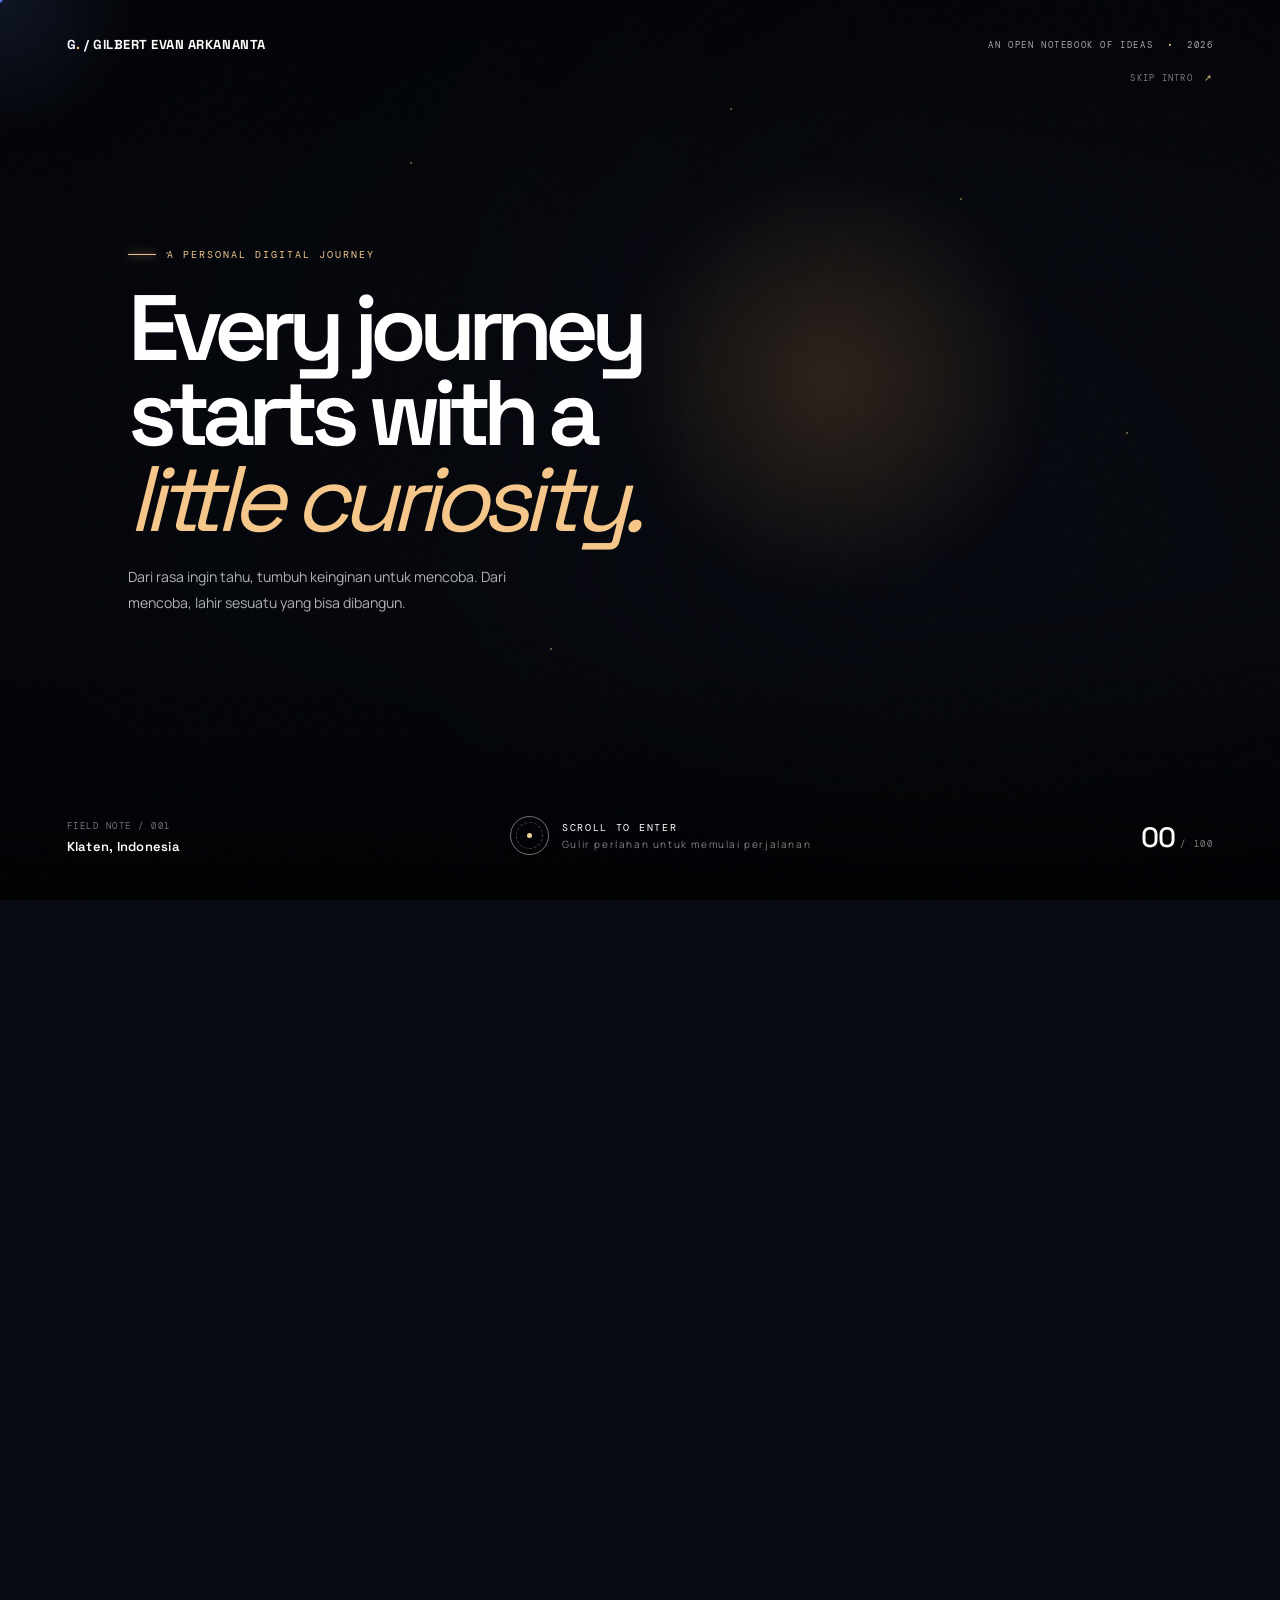
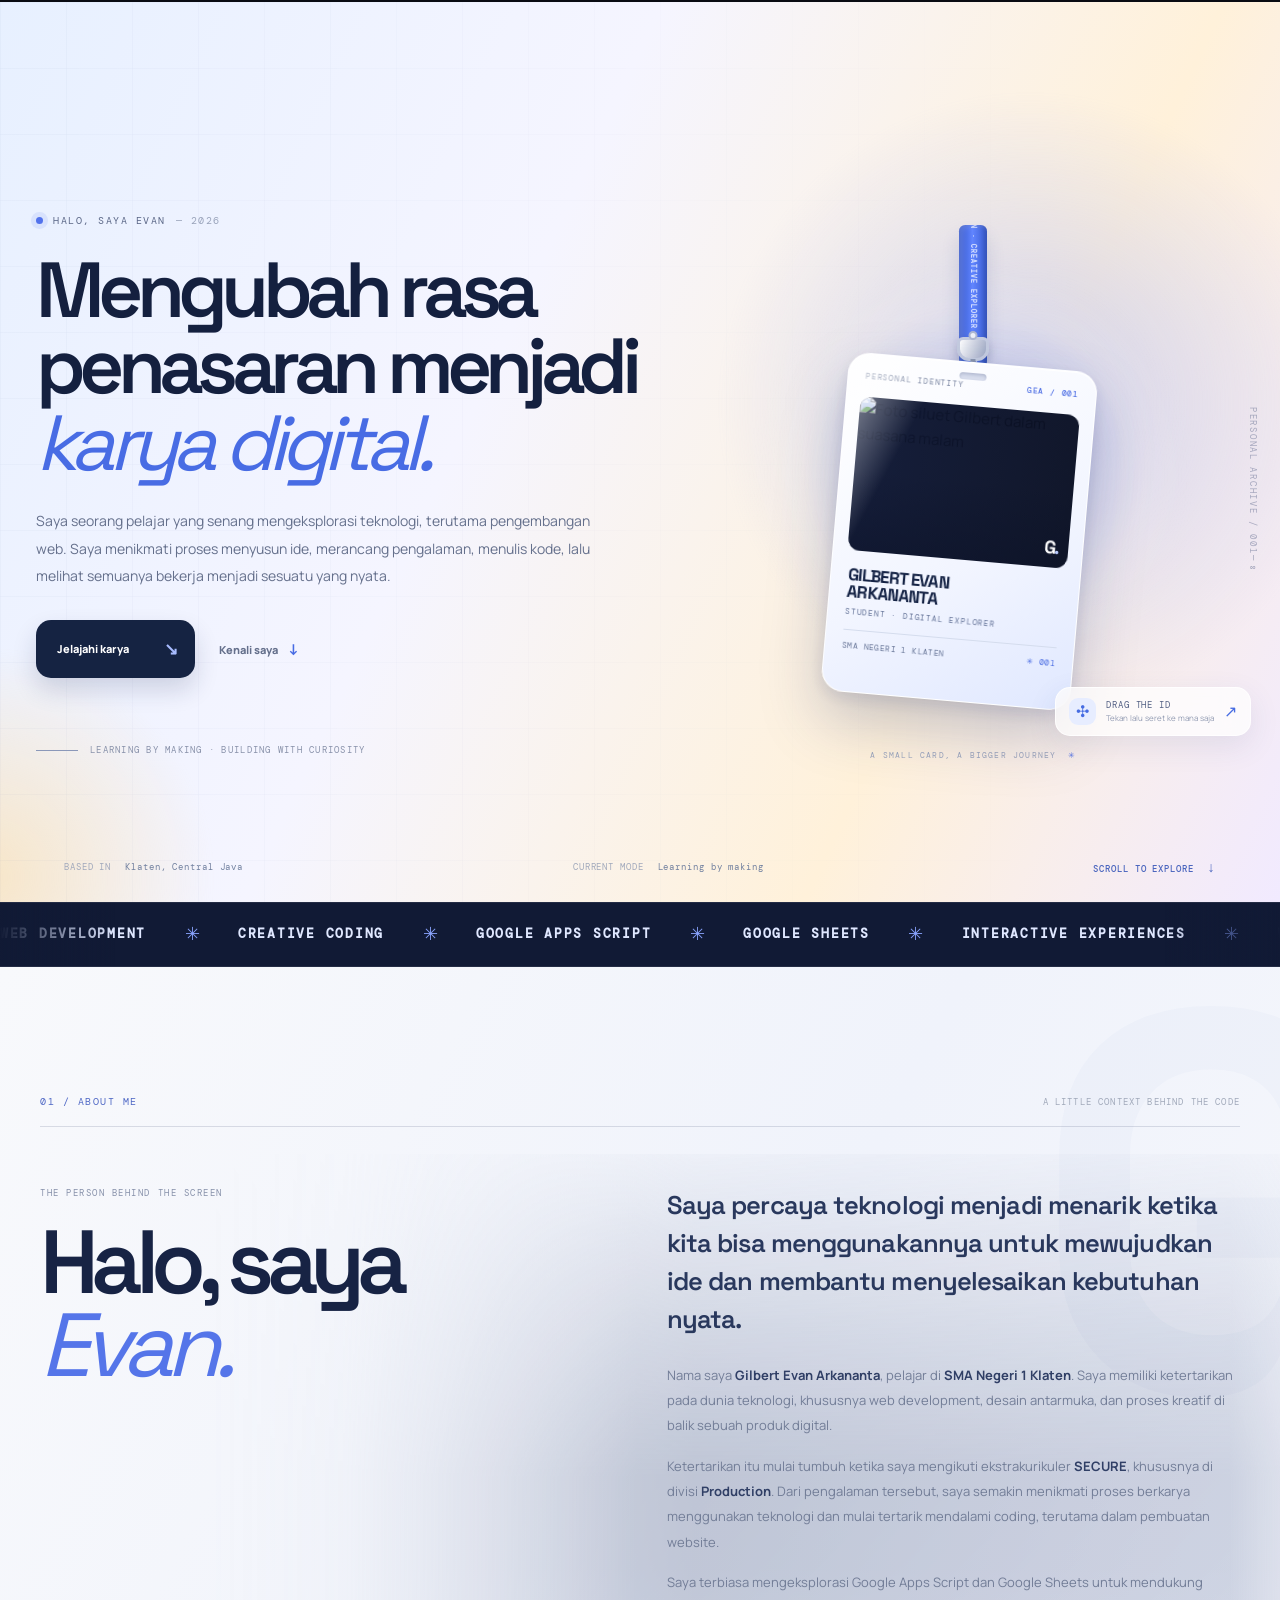
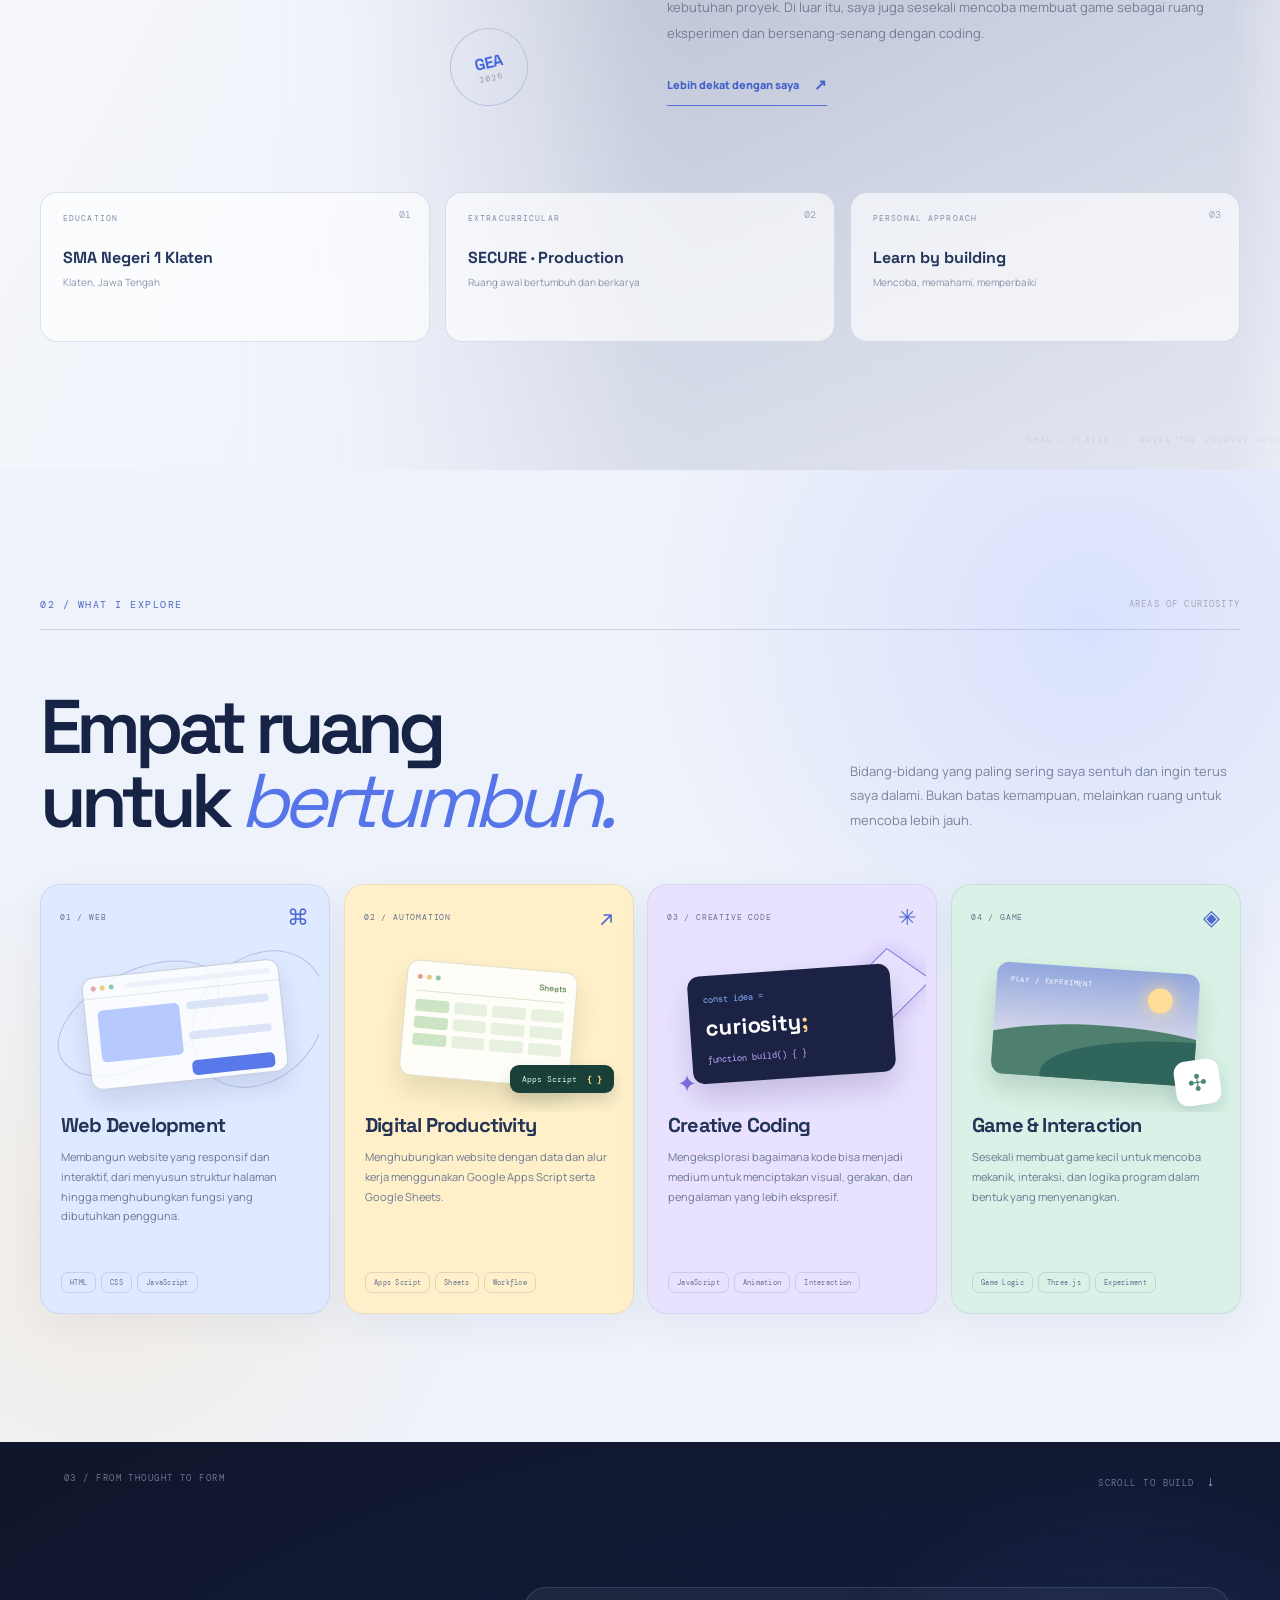
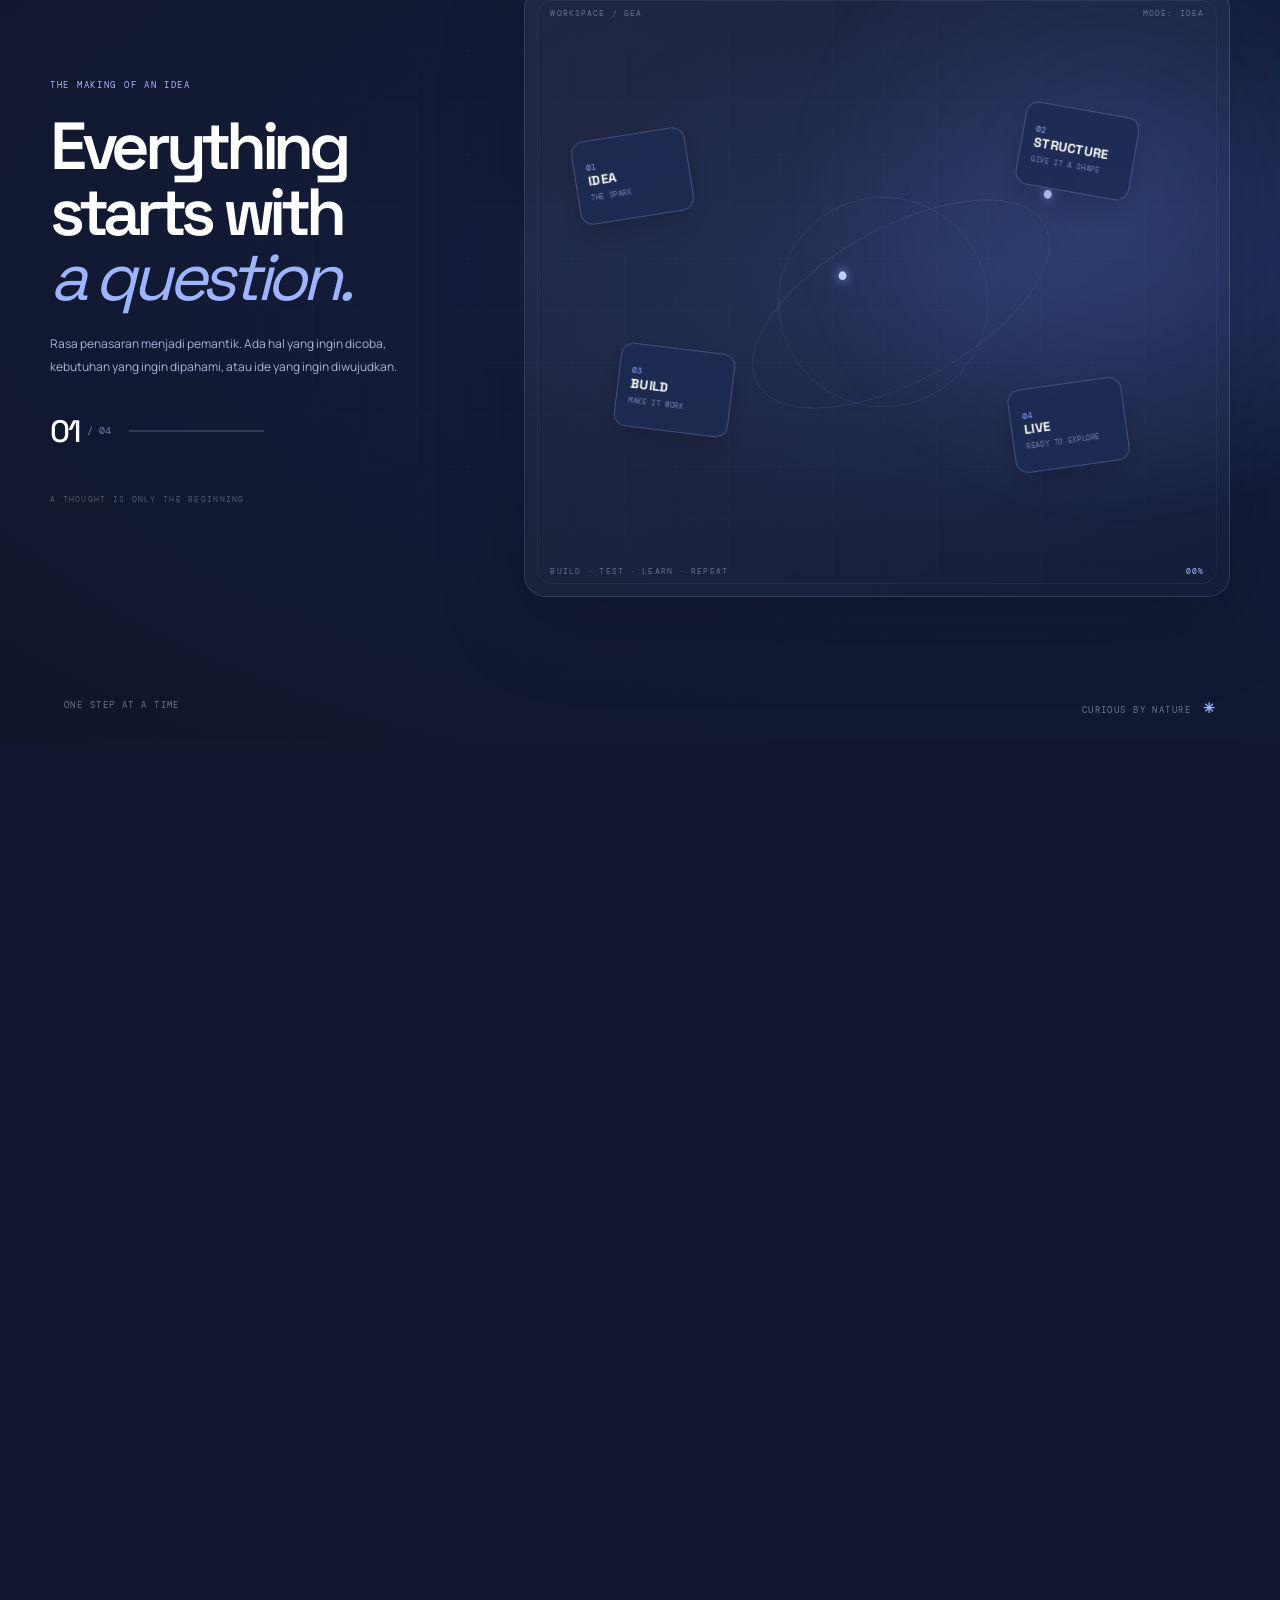
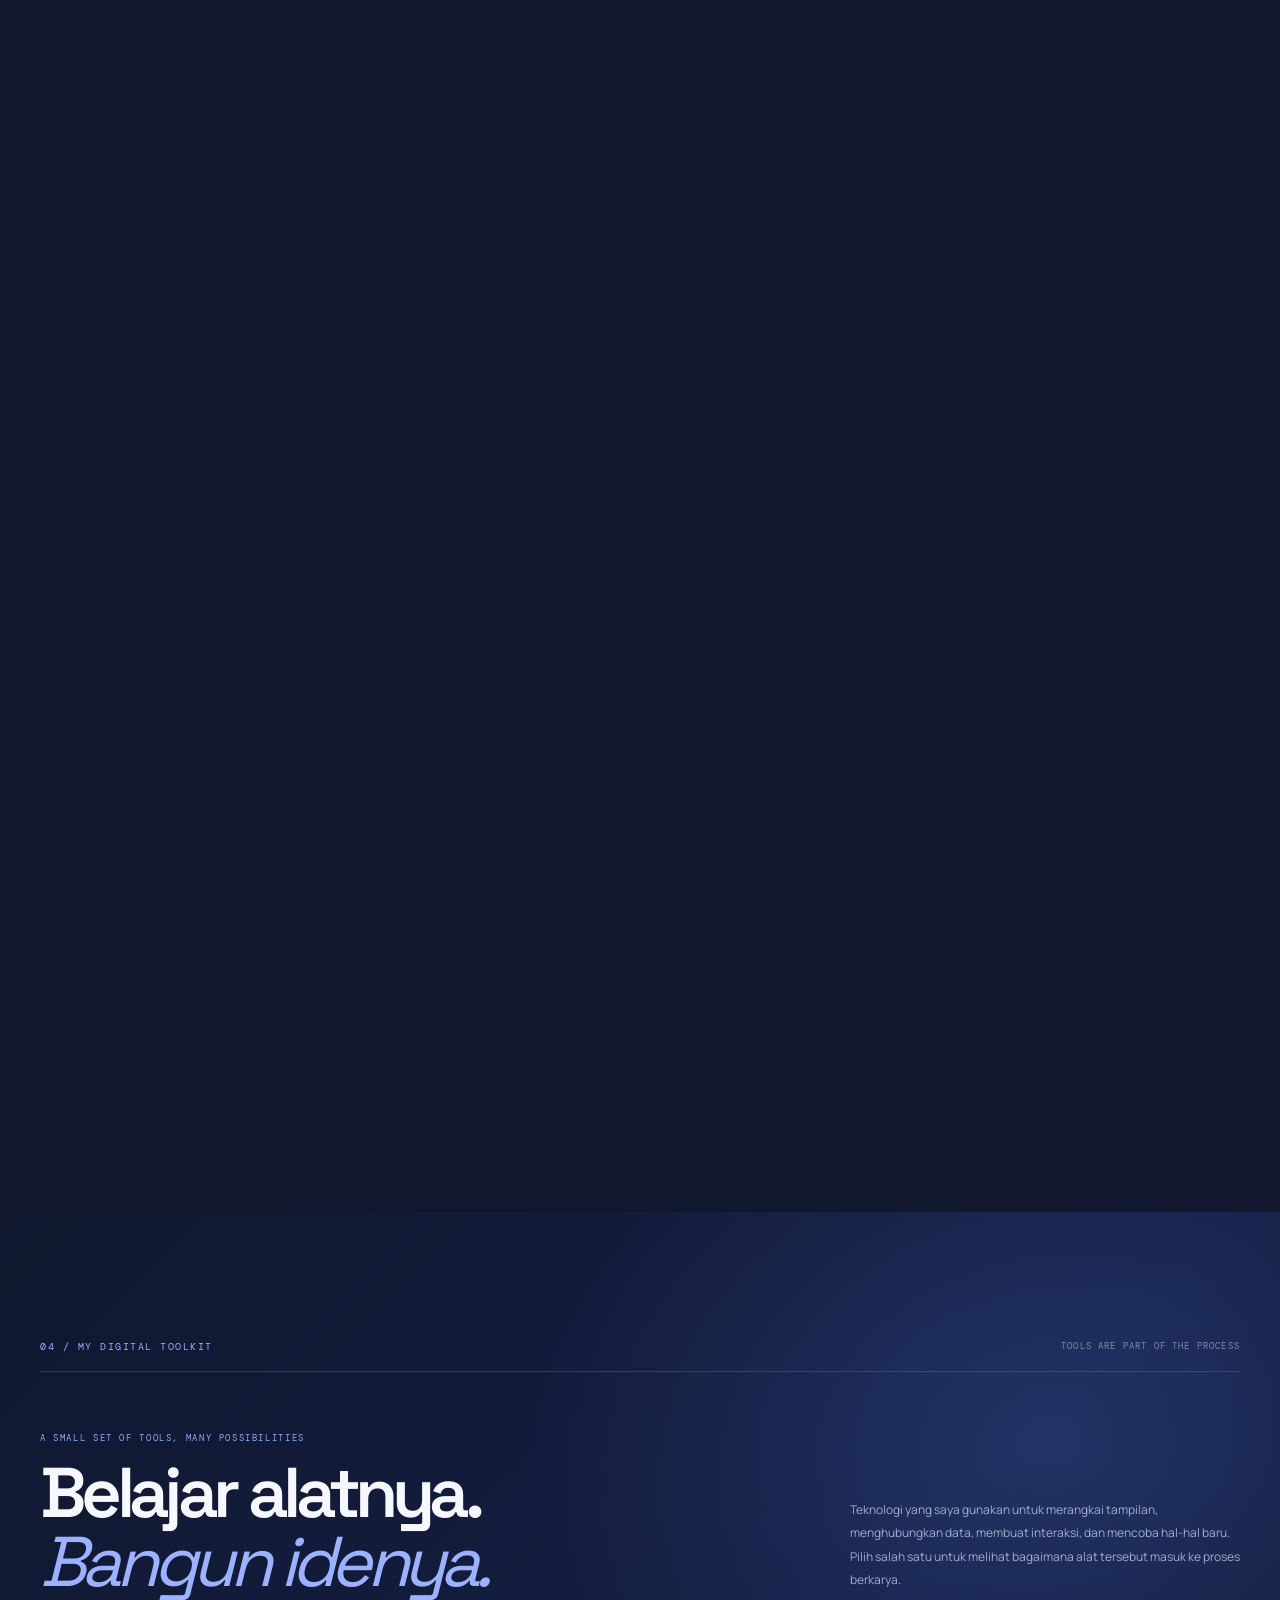
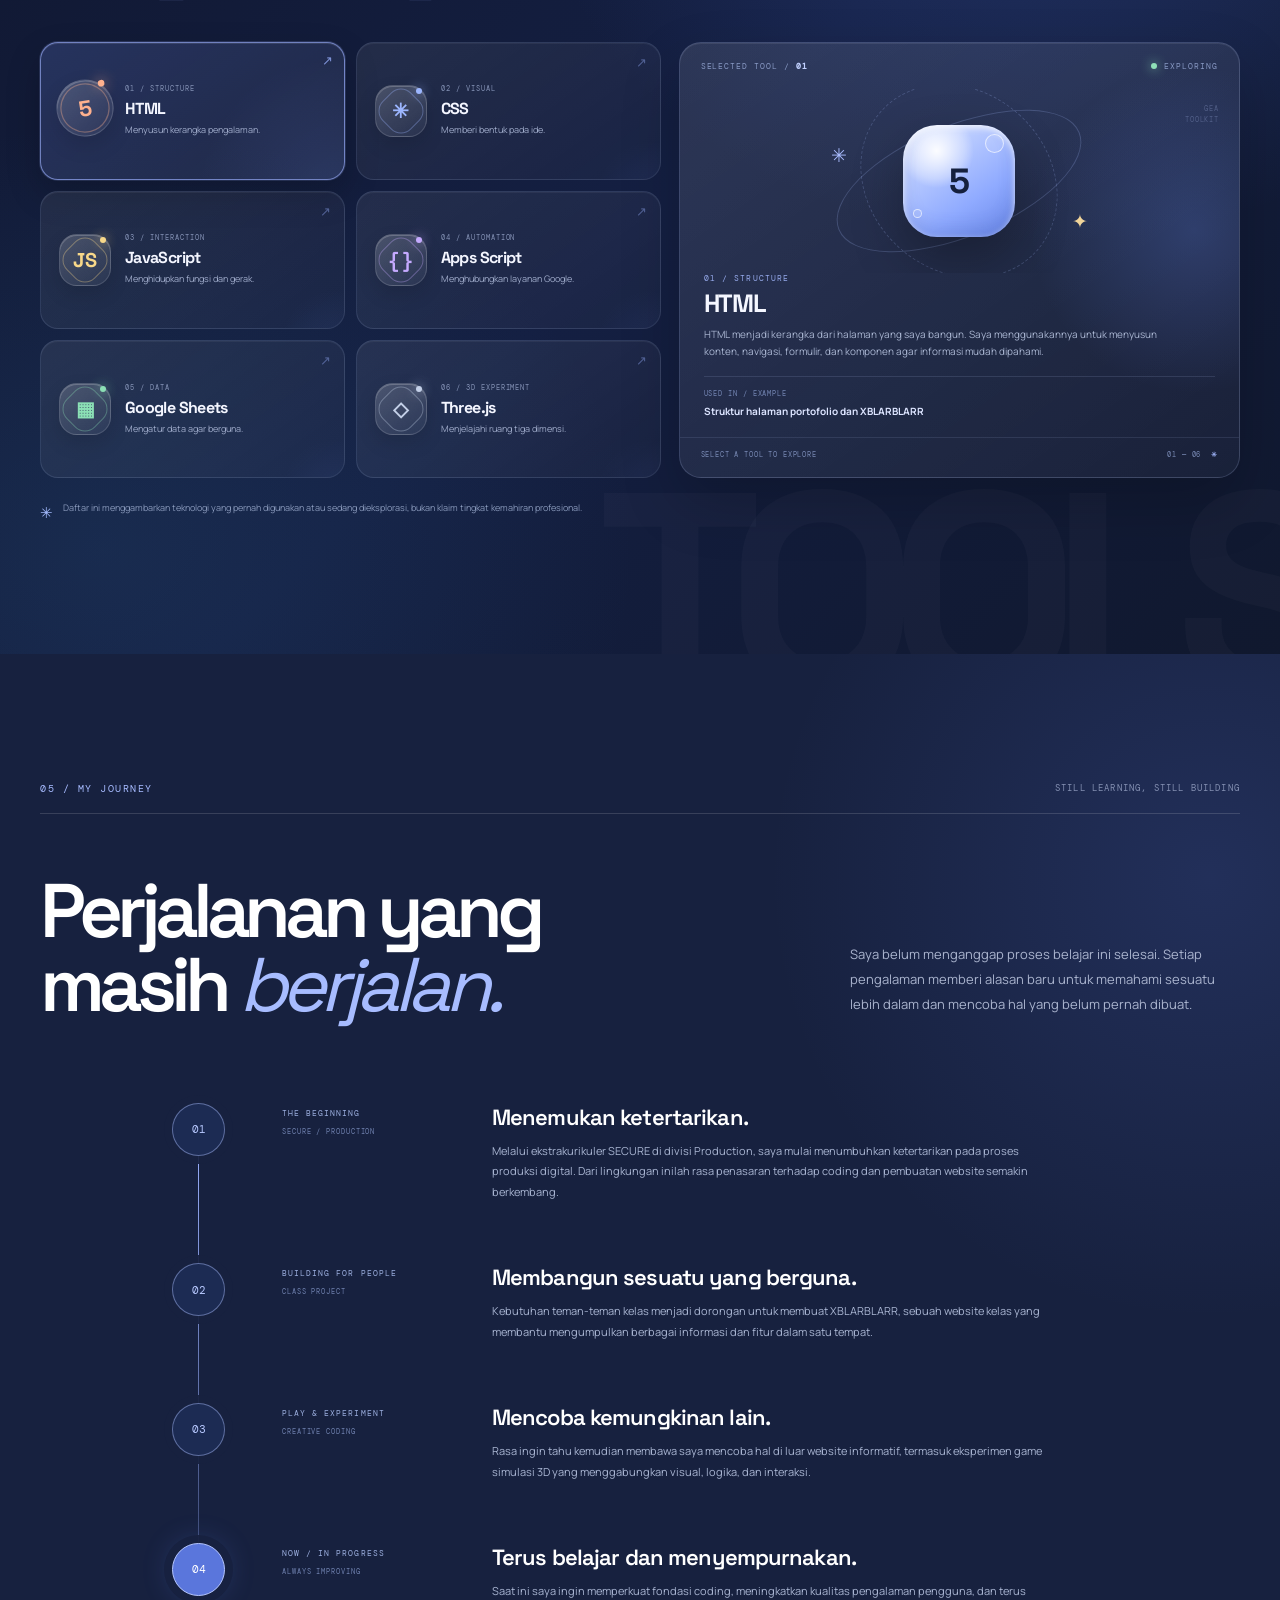
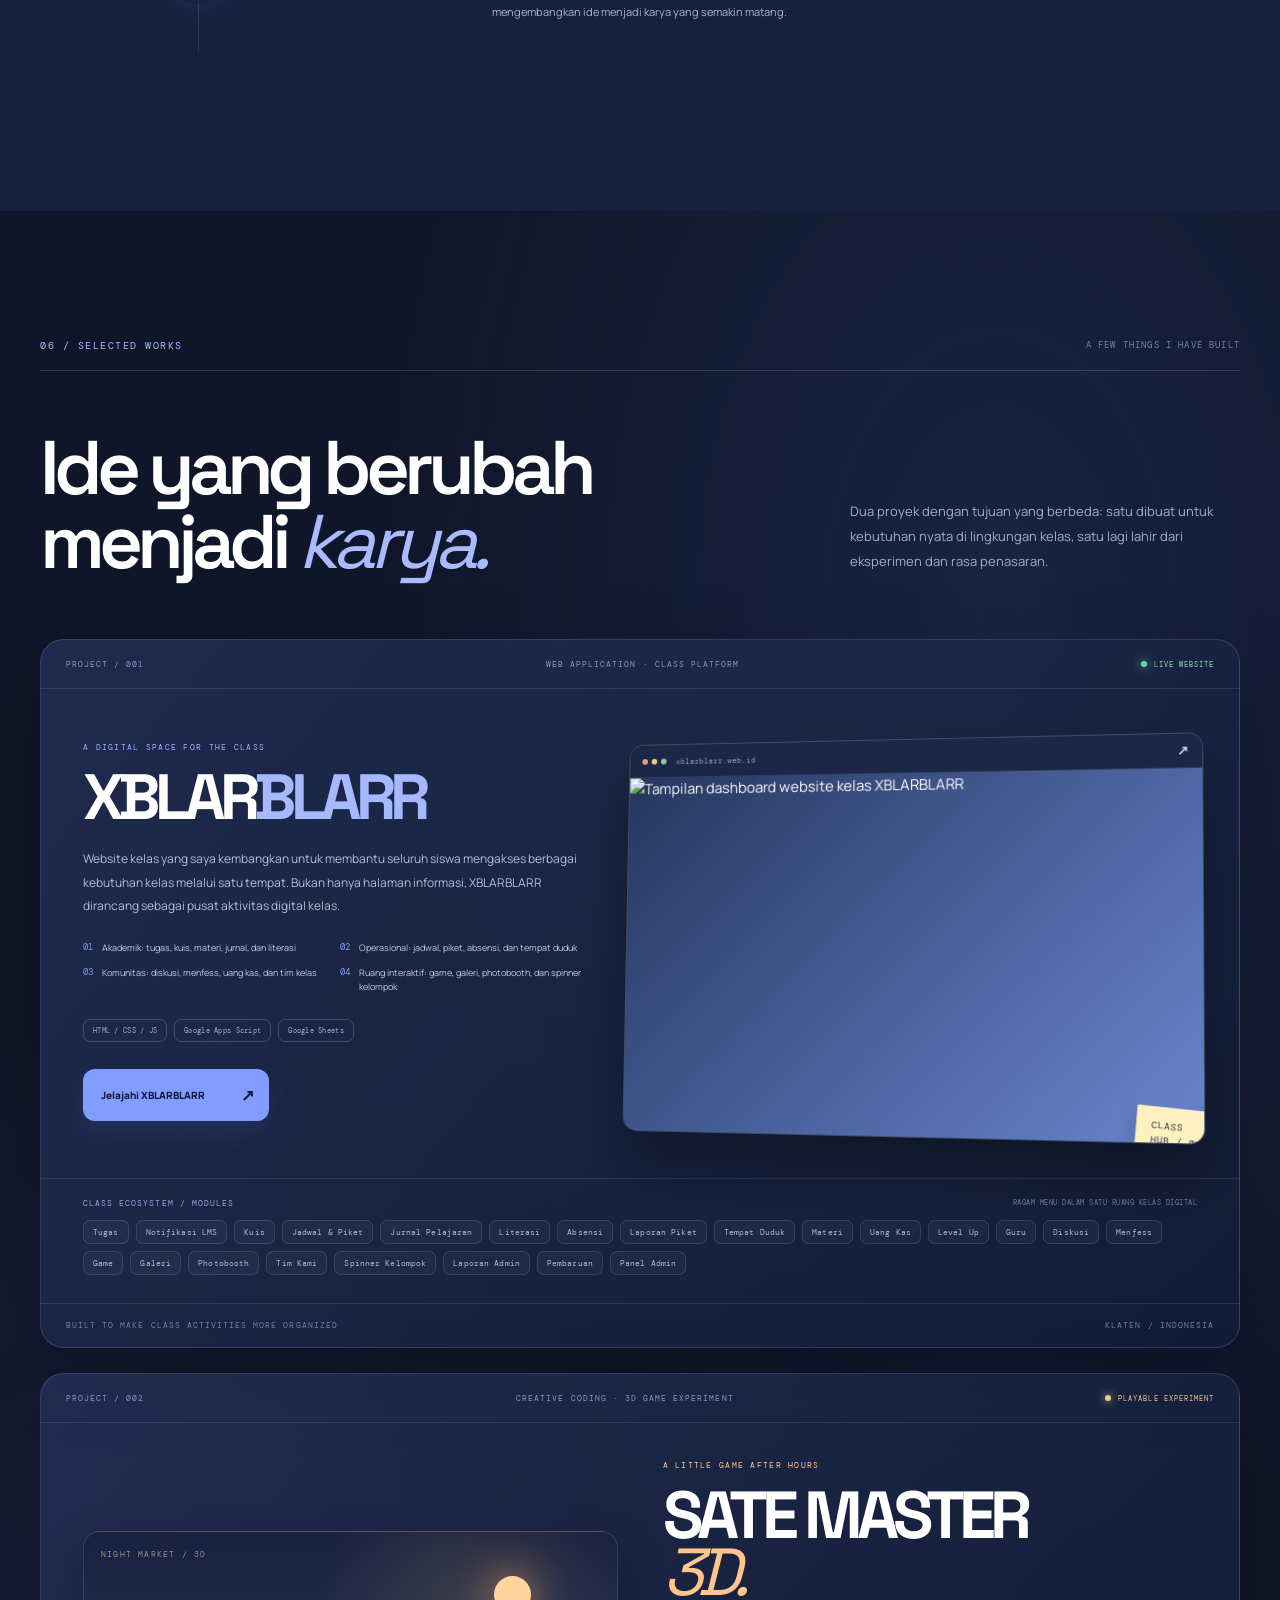
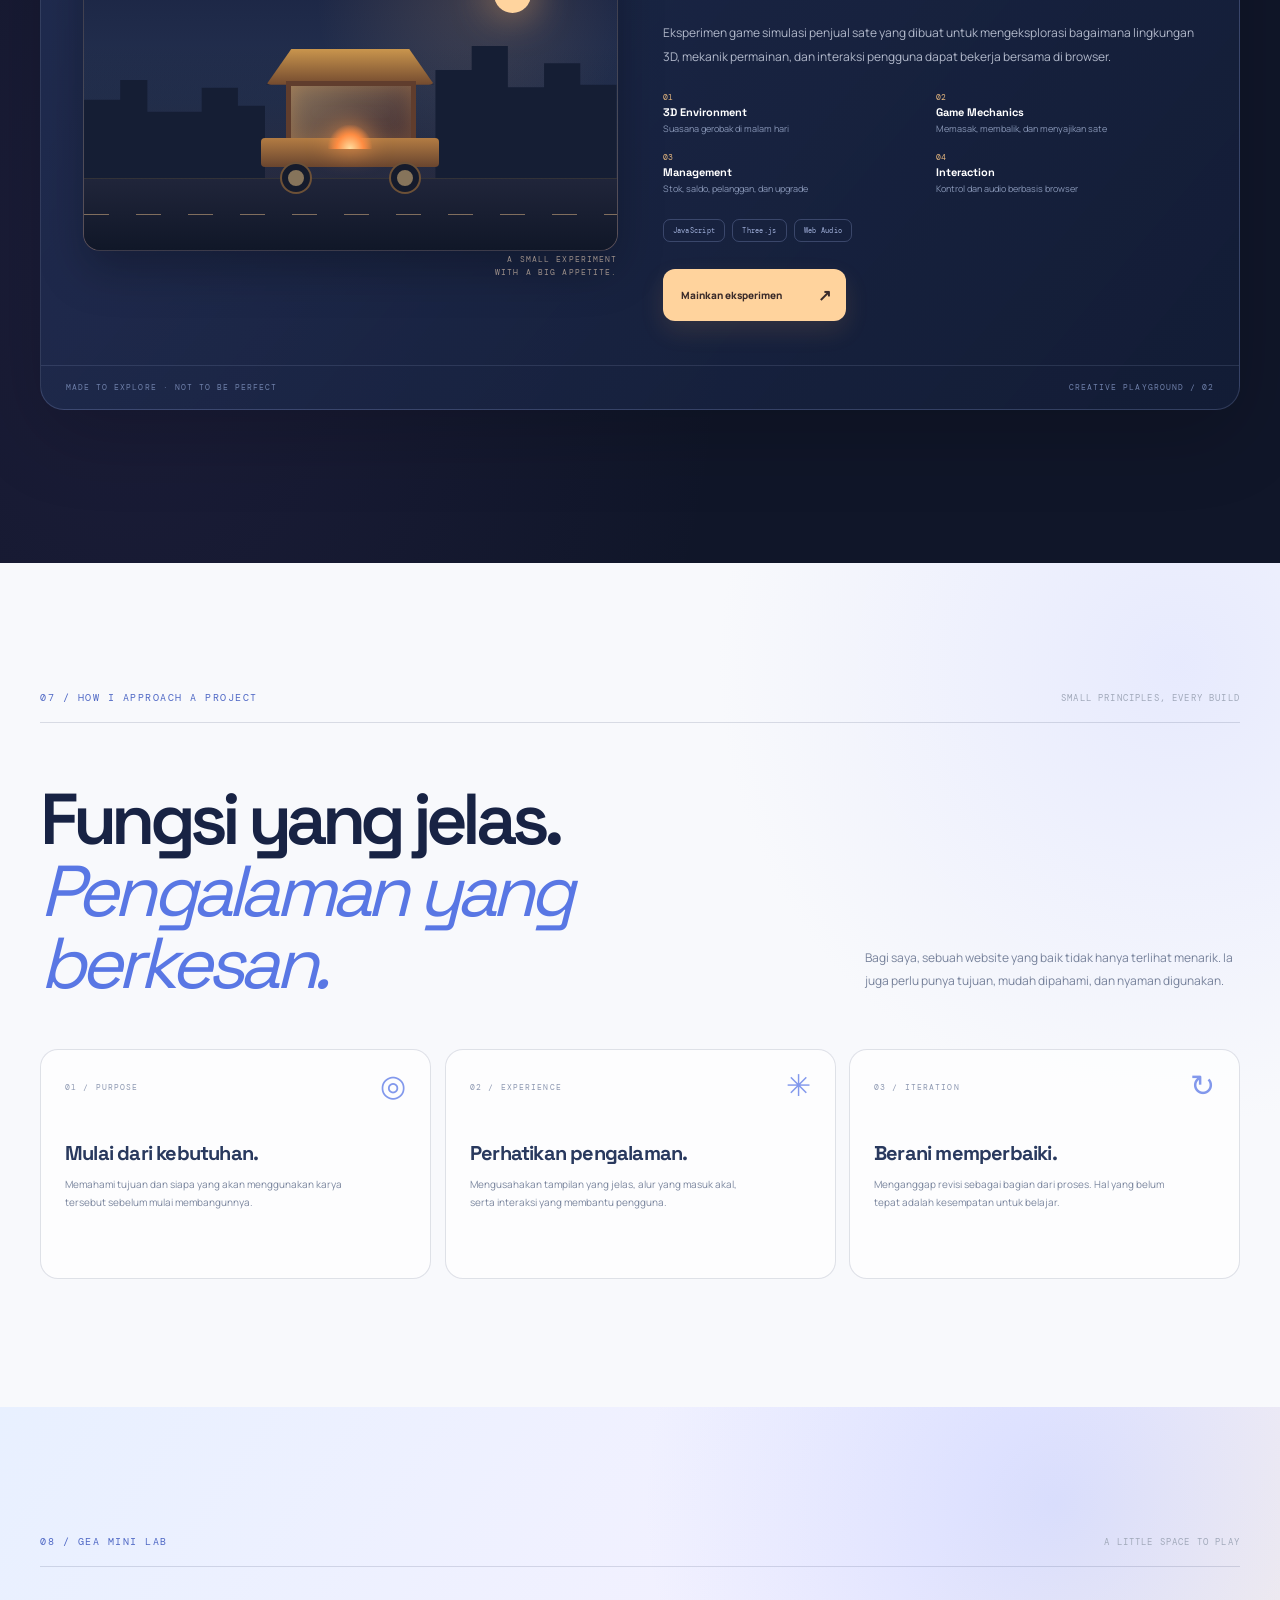
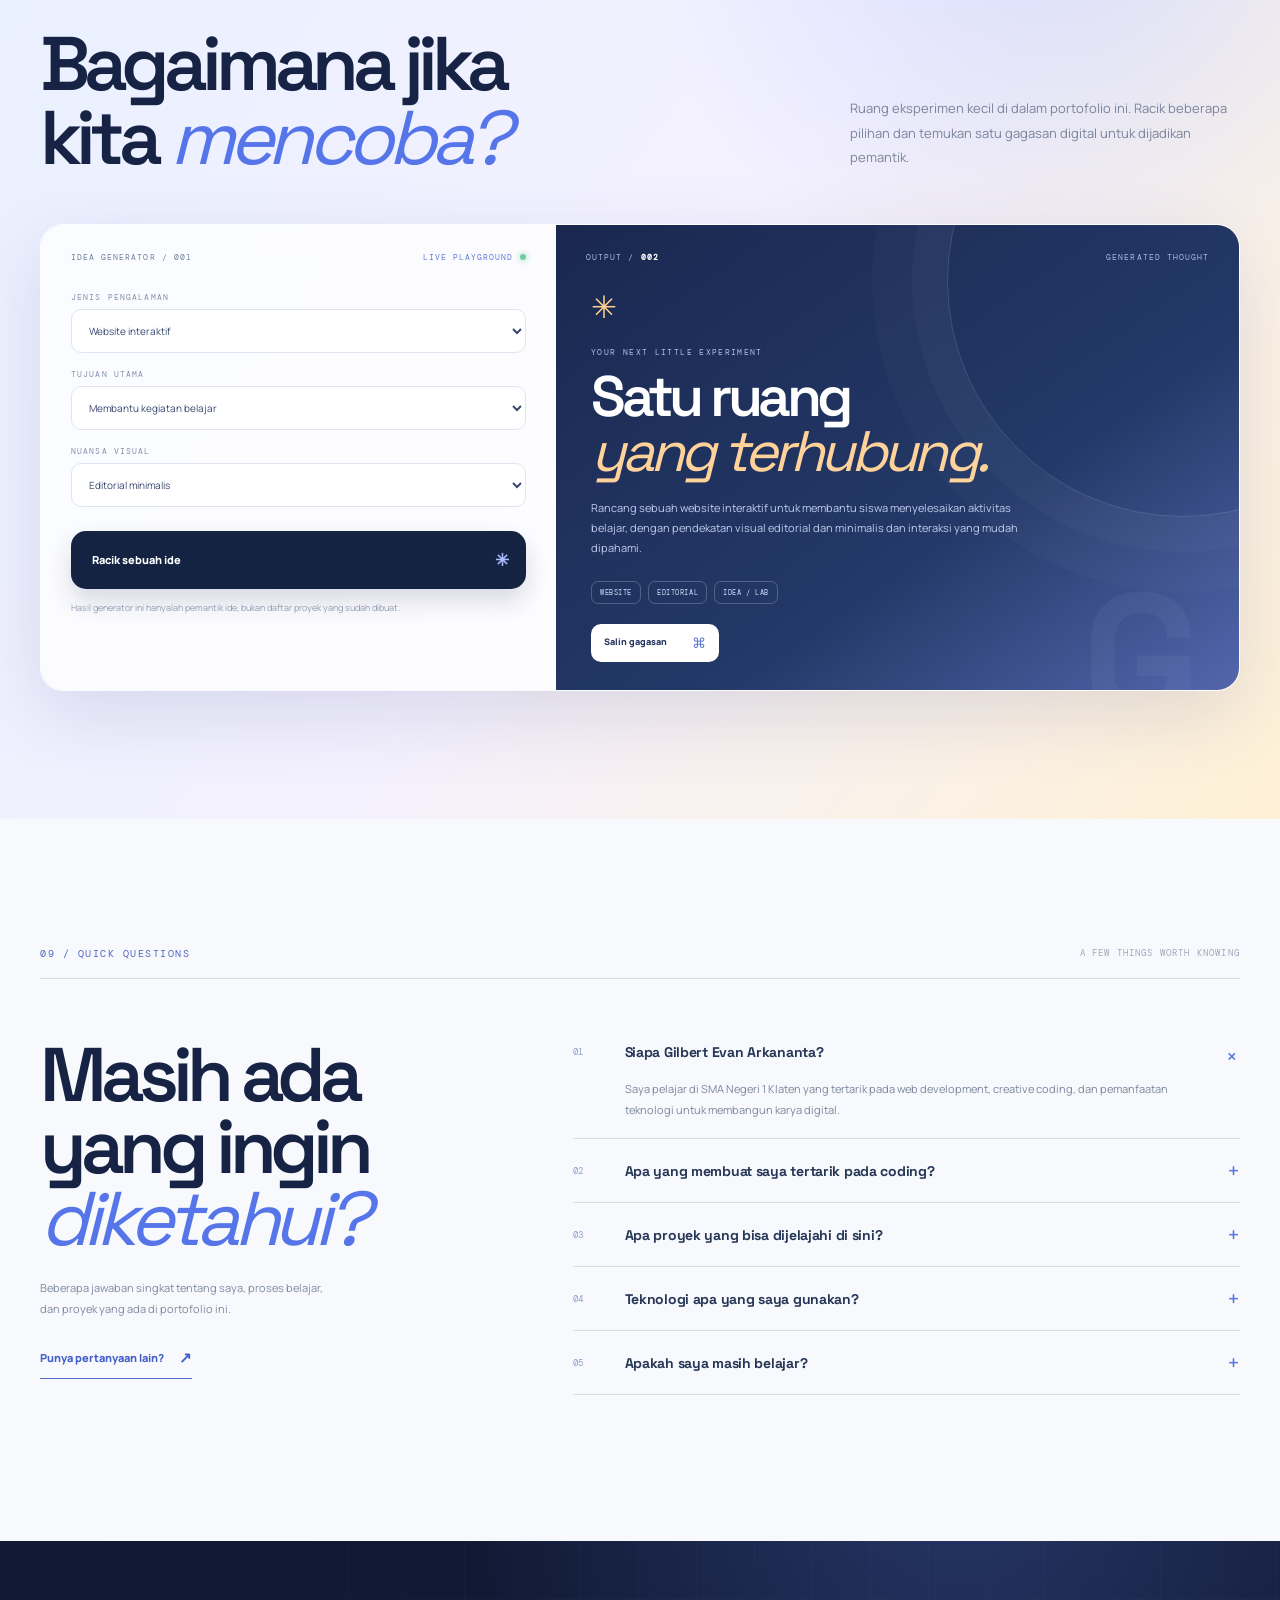
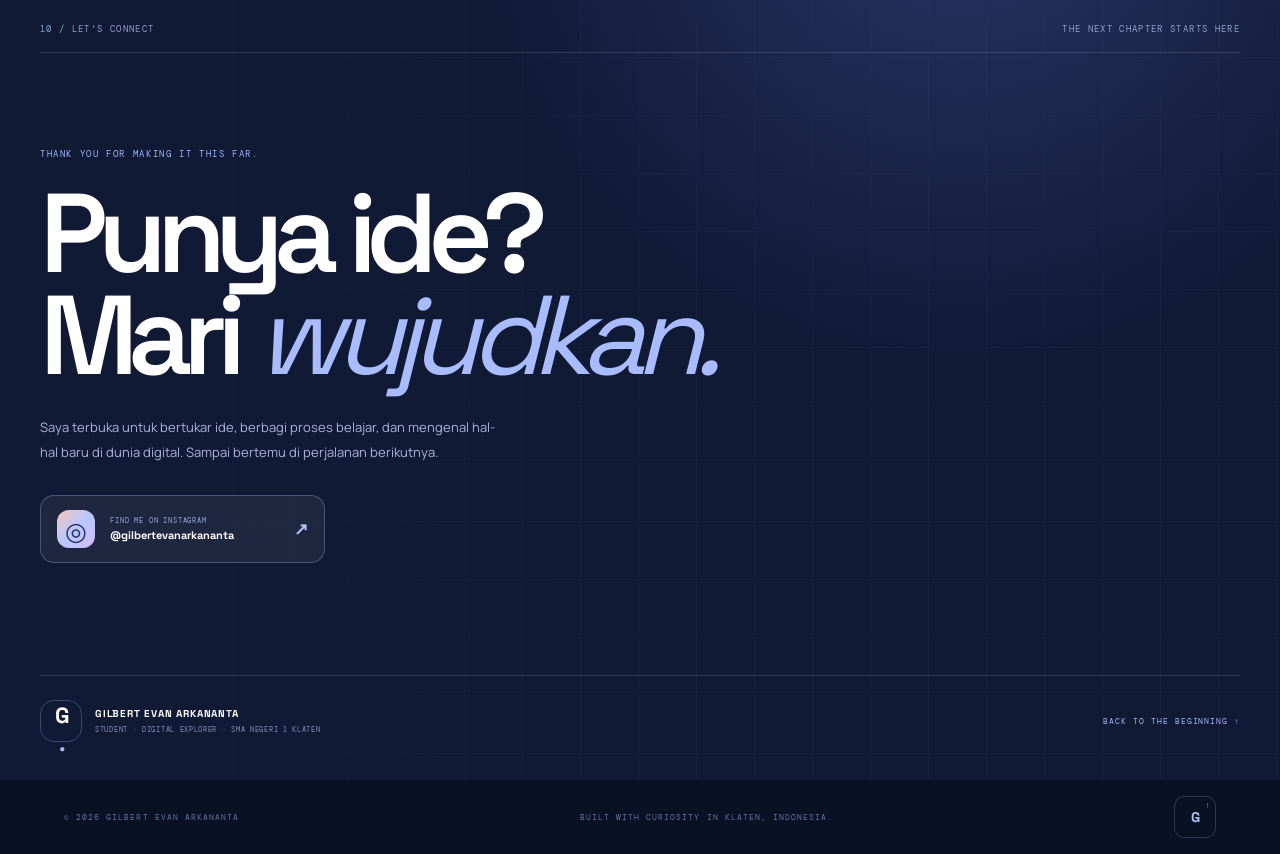
==== index.html @ dde020b1 "Upload Gilbert Portfolio Final" ====
<!doctype html>
<html lang="id">
<head>
  <meta charset="utf-8">
  <meta name="viewport" content="width=device-width, initial-scale=1">
  <meta name="theme-color" content="#101323">
  <meta name="description" content="Gilbert Evan Arkananta — pelajar SMA Negeri 1 Klaten yang tertarik pada web development, creative coding, Google Apps Script, dan membangun karya digital yang bermanfaat.">
  <meta property="og:title" content="Gilbert Evan Arkananta — Digital Portfolio">
  <meta property="og:description" content="From curiosity to things that work. A personal space for learning, building, and exploring digital experiences.">
  <meta property="og:type" content="website">
  <meta property="og:image" content="assets/gilbert-portrait.webp">
  <title>Gilbert Evan Arkananta — Digital Portfolio</title>
  <link rel="icon" type="image/svg+xml" href="assets/favicon.svg">
  <link rel="preconnect" href="https://fonts.googleapis.com">
  <link rel="preconnect" href="https://fonts.gstatic.com" crossorigin>
  <link href="https://fonts.googleapis.com/css2?family=DM+Mono:wght@400;500&family=Manrope:wght@400;500;600;700;800&family=Space+Grotesk:wght@400;500;600;700&display=swap" rel="stylesheet">
  <link rel="stylesheet" href="styles.css">
</head>
<body>
  <a class="skip-link" href="#home">Lewati intro</a>

  <!-- A short loading interlude before the cinematic entrance. -->
  <div class="preloader" id="preloader" aria-label="Memuat portofolio">
    <div class="preloader-grain"></div>
    <div class="loader-top"><span class="loader-mark">G<span>.</span></span><span>PERSONAL DIGITAL SPACE</span></div>
    <div class="loader-center">
      <div class="loader-orbit"><i></i><b></b><span></span></div>
      <p>PREPARING THE JOURNEY</p>
      <h1>Something is<br><em>taking shape.</em></h1>
      <div class="loader-track"><span id="loaderBar"></span></div>
      <div class="loader-meta"><span id="loaderStatus">Gathering the pieces</span><strong id="loaderPercent">00%</strong></div>
    </div>
    <div class="loader-bottom"><span>GILBERT EVAN ARKANANTA</span><span>KLATEN · INDONESIA</span></div>
  </div>

  <div class="grain" aria-hidden="true"></div>
  <div class="cursor-glow" aria-hidden="true"></div>
  <div class="cursor-dot" aria-hidden="true"></div>
  <div class="page-progress" aria-hidden="true"><span id="pageProgress"></span></div>

  <!-- CINEMATIC ENTRY: scroll through the campfire photograph to enter the portfolio. -->
  <section class="opening-track" id="opening" aria-label="Pembuka sinematik. Gulir ke bawah untuk memasuki portofolio.">
    <div class="opening-sticky" id="openingSticky">
      <div class="opening-backdrop" id="openingBackdrop"></div>
      <img class="opening-portrait" id="openingPortrait" src="assets/gilbert-portrait.webp" alt="Siluet Gilbert dalam suasana malam dengan cahaya hangat" fetchpriority="high">
      <div class="opening-shade"></div>
      <div class="opening-vignette"></div>
      <div class="opening-stars" aria-hidden="true"><i></i><i></i><i></i><i></i><i></i><i></i></div>
      <div class="opening-top"><span class="opening-brand">G<span>.</span> / GILBERT EVAN ARKANANTA</span><span>AN OPEN NOTEBOOK OF IDEAS <b>·</b> 2026</span></div>
      <div class="opening-copy" id="openingCopy">
        <p class="opening-kicker"><i></i> A PERSONAL DIGITAL JOURNEY</p>
        <h1>Every journey<br>starts with a<br><em>little curiosity.</em></h1>
        <p class="opening-desc">Dari rasa ingin tahu, tumbuh keinginan untuk mencoba. Dari mencoba, lahir sesuatu yang bisa dibangun.</p>
      </div>
      <div class="opening-bottom" id="openingBottom">
        <div class="opening-location"><small>FIELD NOTE / 001</small><strong>Klaten, Indonesia</strong></div>
        <div class="opening-scroll-prompt"><span class="scroll-ring"><i></i></span><span><strong>SCROLL TO ENTER</strong><small>Gulir perlahan untuk memulai perjalanan</small></span></div>
        <div class="opening-counter"><strong id="openingPercent">00</strong><small> / 100</small></div>
      </div>
      <div class="opening-enter" id="openingEnter"><span>WELCOME TO MY DIGITAL SPACE</span><i>↓</i></div>
      <a class="skip-opening" href="#home">SKIP INTRO <span>↗</span></a>
      <div class="opening-flare" aria-hidden="true"></div>
    </div>
  </section>

  <header class="site-header" id="siteHeader">
    <a class="site-brand" href="#home" aria-label="Gilbert, beranda"><span class="brand-icon" aria-hidden="true">G</span><span><strong>GILBERT EVAN</strong><small>DIGITAL PORTFOLIO</small></span></a>
    <nav class="main-nav" id="mainNav" aria-label="Navigasi utama">
      <a class="nav-link active" href="#home">Beranda</a>
      <a class="nav-link" href="#about">Profil</a>
      <a class="nav-link" href="#explore">Eksplorasi</a>
      <a class="nav-link" href="#works">Karya</a>
      <a class="nav-link" href="#journey">Perjalanan</a>
      <a class="nav-link" href="#lab">Lab</a>
    </nav>
    <a class="header-contact" href="#contact">Mari terhubung <span>↗</span></a>
    <button class="menu-toggle" id="menuToggle" aria-label="Buka navigasi" aria-expanded="false"><i></i><i></i></button>
  </header>

  <main id="main">
    <!-- HERO: the lanyard is intentionally draggable on desktop and touch devices. -->
    <section class="hero contour-surface contour-light" id="home">
      <div class="hero-orb hero-orb-one"></div><div class="hero-orb hero-orb-two"></div>
      <div class="hero-grid"></div>
      <div class="hero-shell">
        <div class="hero-copy">
          <p class="eyebrow reveal"><span class="eyebrow-dot"></span> HALO, SAYA EVAN <span class="eyebrow-year">— 2026</span></p>
          <h2 class="hero-title reveal">Mengubah rasa<br>penasaran menjadi<br><em>karya digital.</em></h2>
          <p class="hero-lead reveal">Saya seorang pelajar yang senang mengeksplorasi teknologi, terutama pengembangan web. Saya menikmati proses menyusun ide, merancang pengalaman, menulis kode, lalu melihat semuanya bekerja menjadi sesuatu yang nyata.</p>
          <div class="hero-actions reveal">
            <a class="button button-dark magnetic" href="#works"><span>Jelajahi karya</span><b>↘</b></a>
            <a class="text-link" href="#about">Kenali saya <span>↓</span></a>
          </div>
          <div class="hero-note reveal"><span class="note-line"></span><span>LEARNING BY MAKING · BUILDING WITH CURIOSITY</span></div>
        </div>

        <div class="lanyard-area reveal" id="lanyardArea">
          <div class="lanyard-halo"></div>
          <div class="lanyard-rig" id="lanyardRig">
            <svg class="lanyard-cord" id="lanyardCord" viewBox="0 0 360 500" preserveAspectRatio="none" aria-hidden="true"><defs><linearGradient id="lanyardGradient" x1="0" x2="1"><stop offset="0" stop-color="#2c4fc8"/><stop offset=".5" stop-color="#7d9cff"/><stop offset="1" stop-color="#385bd1"/></linearGradient></defs><path id="lanyardCordPath" d="M180 0 C180 58 180 82 180 118"></path></svg>
            <div class="lanyard-ribbon" id="lanyardRibbon"><span>GILBERT EVAN · CREATIVE EXPLORER · GILBERT EVAN ·</span></div>
            <div class="lanyard-clip" aria-hidden="true"><i></i><b></b></div>
            <div class="identity-card" id="identityCard" role="group" aria-label="Kartu identitas Evan. Tekan dan seret kartu ke mana saja di layar.">
              <div class="id-card-top"><span>PERSONAL IDENTITY</span><b>GEA / 001</b></div>
              <div class="id-card-hole"></div>
              <div class="id-card-photo"><img src="assets/gilbert-portrait.webp" alt="Foto siluet Gilbert dalam suasana malam" draggable="false"><span class="id-photo-mark">G<span>.</span></span></div>
              <div class="id-card-name">GILBERT EVAN<br>ARKANANTA</div>
              <div class="id-card-role">STUDENT · DIGITAL EXPLORER</div>
              <div class="id-card-rule"></div>
              <div class="id-card-foot"><span>SMA NEGERI 1 KLATEN</span><span>✳ 001</span></div>
              <div class="id-card-shine"></div>
            </div>
          </div>
          <div class="drag-hint" id="dragHint"><span class="drag-icon">✣</span><span><strong>DRAG THE ID</strong><small>Tekan lalu seret ke mana saja</small></span><span class="drag-arrow">↗</span></div>
          <div class="lanyard-caption">A SMALL CARD, A BIGGER JOURNEY <span>✳</span></div>
        </div>
      </div>
      <div class="hero-bottomline"><span><b>BASED IN</b> Klaten, Central Java</span><span><b>CURRENT MODE</b> Learning by making</span><a href="#about">SCROLL TO EXPLORE <i>↓</i></a></div>
      <div class="hero-side-label">PERSONAL ARCHIVE / 001—∞</div>
    </section>

    <div class="ticker" aria-label="Bidang yang sedang saya eksplorasi"><div class="ticker-track">
      <span>WEB DEVELOPMENT</span><b>✳</b><span>CREATIVE CODING</span><b>✳</b><span>GOOGLE APPS SCRIPT</span><b>✳</b><span>GOOGLE SHEETS</span><b>✳</b><span>INTERACTIVE EXPERIENCES</span><b>✳</b>
      <span>WEB DEVELOPMENT</span><b>✳</b><span>CREATIVE CODING</span><b>✳</b><span>GOOGLE APPS SCRIPT</span><b>✳</b><span>GOOGLE SHEETS</span><b>✳</b><span>INTERACTIVE EXPERIENCES</span><b>✳</b>
    </div></div>

    <!-- ABOUT -->
    <section class="about-section paper-section section-pad contour-surface contour-light" id="about">
      <div class="about-campus-art" aria-hidden="true">
        <img src="assets/sman1-klaten-photo.webp" alt="" loading="lazy">
        <span>SMAN 1 KLATEN <i>·</i> WHERE THE JOURNEY GROWS</span>
      </div>
      <div class="section-shell">
        <div class="section-heading reveal"><span class="section-index">01 / ABOUT ME</span><span class="section-aside">A LITTLE CONTEXT BEHIND THE CODE</span></div>
        <div class="about-grid">
          <div class="about-head reveal"><p class="mini-label">THE PERSON BEHIND THE SCREEN</p><h2>Halo, saya<br><em>Evan.</em></h2><div class="about-stamp">GEA<br><span>2026</span></div></div>
          <div class="about-text reveal delay-1">
            <p class="about-big">Saya percaya teknologi menjadi menarik ketika kita bisa menggunakannya untuk mewujudkan ide dan membantu menyelesaikan kebutuhan nyata.</p>
            <p>Nama saya <strong>Gilbert Evan Arkananta</strong>, pelajar di <strong>SMA Negeri 1 Klaten</strong>. Saya memiliki ketertarikan pada dunia teknologi, khususnya web development, desain antarmuka, dan proses kreatif di balik sebuah produk digital.</p>
            <p>Ketertarikan itu mulai tumbuh ketika saya mengikuti ekstrakurikuler <strong>SECURE</strong>, khususnya di divisi <strong>Production</strong>. Dari pengalaman tersebut, saya semakin menikmati proses berkarya menggunakan teknologi dan mulai tertarik mendalami coding, terutama dalam pembuatan website.</p>
            <p>Saya terbiasa mengeksplorasi Google Apps Script dan Google Sheets untuk mendukung kebutuhan proyek. Di luar itu, saya juga sesekali mencoba membuat game sebagai ruang eksperimen dan bersenang-senang dengan coding.</p>
            <a class="inline-link" href="https://www.instagram.com/gilbertevanarkananta/" target="_blank" rel="noopener noreferrer">Lebih dekat dengan saya <span>↗</span></a>
          </div>
        </div>
        <div class="profile-facts">
          <article class="profile-fact reveal"><span class="fact-no">01</span><span class="fact-label">EDUCATION</span><strong>SMA Negeri 1 Klaten</strong><small>Klaten, Jawa Tengah</small></article>
          <article class="profile-fact reveal delay-1"><span class="fact-no">02</span><span class="fact-label">EXTRACURRICULAR</span><strong>SECURE · Production</strong><small>Ruang awal bertumbuh dan berkarya</small></article>
          <article class="profile-fact reveal delay-2"><span class="fact-no">03</span><span class="fact-label">PERSONAL APPROACH</span><strong>Learn by building</strong><small>Mencoba, memahami, memperbaiki</small></article>
        </div>
      </div>
    </section>

    <!-- EXPLORATION DOMAINS -->
    <section class="explore-section section-pad contour-surface contour-light" id="explore">
      <div class="section-shell">
        <div class="section-heading reveal"><span class="section-index">02 / WHAT I EXPLORE</span><span class="section-aside">AREAS OF CURIOSITY</span></div>
        <div class="explore-intro reveal"><h2>Empat ruang<br>untuk <em>bertumbuh.</em></h2><p>Bidang-bidang yang paling sering saya sentuh dan ingin terus saya dalami. Bukan batas kemampuan, melainkan ruang untuk mencoba lebih jauh.</p></div>
        <div class="explore-grid">
          <article class="explore-card explore-blue reveal"><div class="explore-card-top"><span>01 / WEB</span><span class="explore-symbol">⌘</span></div><div class="explore-art web-art"><div class="browser-mini"><div class="browser-bar"><i></i><i></i><i></i><span></span></div><div class="browser-layout"><b></b><i></i><i></i><em></em></div></div><span class="art-orbit orbit-a"></span><span class="art-orbit orbit-b"></span></div><div class="explore-card-copy"><h3>Web Development</h3><p>Membangun website yang responsif dan interaktif, dari menyusun struktur halaman hingga menghubungkan fungsi yang dibutuhkan pengguna.</p><div class="tag-row"><span>HTML</span><span>CSS</span><span>JavaScript</span></div></div></article>
          <article class="explore-card explore-yellow reveal delay-1"><div class="explore-card-top"><span>02 / AUTOMATION</span><span class="explore-symbol">↗</span></div><div class="explore-art automation-art"><div class="sheet-card"><div class="sheet-head"><i></i><i></i><i></i><b>Sheets</b></div><div class="sheet-grid"><i></i><i></i><i></i><i></i><i></i><i></i><i></i><i></i><i></i><i></i><i></i><i></i></div></div><div class="script-chip">Apps Script <b>{ }</b></div></div><div class="explore-card-copy"><h3>Digital Productivity</h3><p>Menghubungkan website dengan data dan alur kerja menggunakan Google Apps Script serta Google Sheets.</p><div class="tag-row"><span>Apps Script</span><span>Sheets</span><span>Workflow</span></div></div></article>
          <article class="explore-card explore-lilac reveal"><div class="explore-card-top"><span>03 / CREATIVE CODE</span><span class="explore-symbol">✳</span></div><div class="explore-art creative-art"><div class="creative-window"><span>const idea =</span><strong>curiosity<span>;</span></strong><i>function build() { }</i></div><div class="creative-cube"></div><span class="creative-spark">✦</span></div><div class="explore-card-copy"><h3>Creative Coding</h3><p>Mengeksplorasi bagaimana kode bisa menjadi medium untuk menciptakan visual, gerakan, dan pengalaman yang lebih ekspresif.</p><div class="tag-row"><span>JavaScript</span><span>Animation</span><span>Interaction</span></div></div></article>
          <article class="explore-card explore-mint reveal delay-1"><div class="explore-card-top"><span>04 / GAME</span><span class="explore-symbol">◈</span></div><div class="explore-art game-art"><div class="game-screen"><div class="game-sun"></div><div class="game-hill hill-one"></div><div class="game-hill hill-two"></div><span>PLAY / EXPERIMENT</span></div><div class="game-pad">✣</div></div><div class="explore-card-copy"><h3>Game & Interaction</h3><p>Sesekali membuat game kecil untuk mencoba mekanik, interaksi, dan logika program dalam bentuk yang menyenangkan.</p><div class="tag-row"><span>Game Logic</span><span>Three.js</span><span>Experiment</span></div></div></article>
        </div>
      </div>
    </section>

    <!-- PROCESS SCROLL STORY -->
    <section class="process-track contour-surface contour-dark" id="process" aria-label="Proses membangun karya dari ide sampai dapat digunakan">
      <div class="process-sticky" id="processSticky">
        <div class="process-grid-bg"></div><div class="process-glow"></div>
        <div class="process-top"><span>03 / FROM THOUGHT TO FORM</span><span>SCROLL TO BUILD <b>↓</b></span></div>
        <div class="process-layout">
          <div class="process-copy">
            <p class="process-eyebrow">THE MAKING OF AN IDEA</p>
            <h2 id="processTitle">Everything<br>starts with<br><em>a question.</em></h2>
            <p id="processDescription">Rasa penasaran menjadi pemantik. Ada hal yang ingin dicoba, kebutuhan yang ingin dipahami, atau ide yang ingin diwujudkan.</p>
            <div class="process-readout"><strong id="processStep">01</strong><span>/ 04</span><div class="process-progress"><i id="processStepFill"></i></div></div>
            <div class="process-footnote">A THOUGHT IS ONLY THE BEGINNING.</div>
          </div>
          <div class="assembly-stage" id="assemblyStage" data-step="0">
            <div class="assembly-stage-head"><span>WORKSPACE / GEA</span><span id="assemblyMode">MODE: IDEA</span></div>
            <svg class="assembly-wires" viewBox="0 0 720 560" preserveAspectRatio="none" aria-hidden="true"><path id="wireOne" d="M85 112 C210 112 180 265 325 265 S470 135 655 135"/><path id="wireTwo" d="M90 440 C235 440 210 350 365 350 S520 435 650 410"/><path id="wireThree" d="M360 34 L360 190 L535 190 L535 345"/><circle cx="325" cy="265" r="4"/><circle cx="535" cy="190" r="4"/></svg>
            <div class="assembly-node node-idea"><span>01</span><b>IDEA</b><small>THE SPARK</small></div>
            <div class="assembly-node node-plan"><span>02</span><b>STRUCTURE</b><small>GIVE IT A SHAPE</small></div>
            <div class="assembly-node node-code"><span>03</span><b>BUILD</b><small>MAKE IT WORK</small></div>
            <div class="assembly-node node-live"><span>04</span><b>LIVE</b><small>READY TO EXPLORE</small></div>
            <div class="assembly-window window-code"><div class="window-bar"><i></i><i></i><i></i><span>idea.js</span></div><div class="code-lines"><i><b>const</b> idea = <em>"curiosity"</em>;</i><i><b>function</b> <strong>build</strong>() {</i><i class="indent">design();</i><i class="indent">develop();</i><i class="indent">improve();</i><i>}</i></div></div>
            <div class="assembly-window window-ui"><div class="window-bar"><i></i><i></i><i></i><span>preview / live</span></div><div class="ui-preview"><div class="ui-preview-nav"></div><div class="ui-preview-title"></div><div class="ui-preview-row"><i></i><i></i><i></i></div><div class="ui-preview-cta"></div></div></div>
            <div class="assembly-orbit orbit-one"></div><div class="assembly-orbit orbit-two"></div>
            <div class="assembly-stage-foot"><span>BUILD · TEST · LEARN · REPEAT</span><span id="assemblyPercent">00%</span></div>
          </div>
        </div>
        <div class="process-bottom"><span>ONE STEP AT A TIME</span><span>CURIOUS BY NATURE <b>✳</b></span></div>
      </div>
    </section>

    <!-- TOOLKIT / INTERACTIVE SKILL CONSTELLATION -->
    <section class="toolkit-section section-pad" id="toolkit">
      <div class="toolkit-contours" aria-hidden="true"></div>
      <div class="toolkit-shell">
        <div class="section-heading toolkit-section-heading reveal"><span class="section-index">04 / MY DIGITAL TOOLKIT</span><span class="section-aside">TOOLS ARE PART OF THE PROCESS</span></div>
        <div class="toolkit-header reveal">
          <div><p class="toolkit-overline">A SMALL SET OF TOOLS, MANY POSSIBILITIES</p><h2>Belajar alatnya.<br><em>Bangun idenya.</em></h2></div>
          <p>Teknologi yang saya gunakan untuk merangkai tampilan, menghubungkan data, membuat interaksi, dan mencoba hal-hal baru. Pilih salah satu untuk melihat bagaimana alat tersebut masuk ke proses berkarya.</p>
        </div>
        <div class="toolkit-showcase">
          <div class="toolkit-selectors" role="group" aria-label="Pilih teknologi untuk melihat detail">
            <button class="tool-card is-active" type="button" data-tool="html" data-kicker="01 / STRUCTURE" data-title="HTML" data-detail="HTML menjadi kerangka dari halaman yang saya bangun. Saya menggunakannya untuk menyusun konten, navigasi, formulir, dan komponen agar informasi mudah dipahami." data-application="Struktur halaman portofolio dan XBLARBLARR" aria-pressed="true">
              <span class="tool-card-orb orb-html"><b>5</b><i></i></span><span class="tool-card-copy"><small>01 / STRUCTURE</small><strong>HTML</strong><em>Menyusun kerangka pengalaman.</em></span><span class="tool-card-arrow">↗</span>
            </button>
            <button class="tool-card" type="button" data-tool="css" data-kicker="02 / VISUAL" data-title="CSS" data-detail="CSS membantu saya membentuk suasana dan hierarki visual. Mulai dari layout responsif, warna, tipografi, sampai animasi kecil yang membuat website terasa lebih hidup." data-application="Layout, responsivitas, dan motion pada portofolio" aria-pressed="false">
              <span class="tool-card-orb orb-css"><b>✳</b><i></i></span><span class="tool-card-copy"><small>02 / VISUAL</small><strong>CSS</strong><em>Memberi bentuk pada ide.</em></span><span class="tool-card-arrow">↗</span>
            </button>
            <button class="tool-card" type="button" data-tool="javascript" data-kicker="03 / INTERACTION" data-title="JavaScript" data-detail="JavaScript menjadi bagian penting ketika halaman perlu merespons tindakan pengguna. Saya menggunakannya untuk logika fitur, interaksi, navigasi, dan eksperimen kreatif." data-application="Interaksi UI, fitur dashboard, dan mini lab" aria-pressed="false">
              <span class="tool-card-orb orb-js"><b>JS</b><i></i></span><span class="tool-card-copy"><small>03 / INTERACTION</small><strong>JavaScript</strong><em>Menghidupkan fungsi dan gerak.</em></span><span class="tool-card-arrow">↗</span>
            </button>
            <button class="tool-card" type="button" data-tool="apps-script" data-kicker="04 / AUTOMATION" data-title="Google Apps Script" data-detail="Google Apps Script saya eksplorasi untuk menghubungkan layanan Google dan membantu alur kerja proyek. Pendekatan ini berguna ketika website membutuhkan proses yang terhubung dengan layanan lain." data-application="Integrasi dan alur kerja XBLARBLARR" aria-pressed="false">
              <span class="tool-card-orb orb-gas"><b>{ }</b><i></i></span><span class="tool-card-copy"><small>04 / AUTOMATION</small><strong>Apps Script</strong><em>Menghubungkan layanan Google.</em></span><span class="tool-card-arrow">↗</span>
            </button>
            <button class="tool-card" type="button" data-tool="sheets" data-kicker="05 / DATA" data-title="Google Sheets" data-detail="Google Sheets saya gunakan sebagai alat pengelolaan data yang praktis untuk kebutuhan proyek. Data yang rapi membantu fitur dan informasi kelas lebih mudah dikelola." data-application="Pengelolaan data untuk website kelas" aria-pressed="false">
              <span class="tool-card-orb orb-sheets"><b>▦</b><i></i></span><span class="tool-card-copy"><small>05 / DATA</small><strong>Google Sheets</strong><em>Mengatur data agar berguna.</em></span><span class="tool-card-arrow">↗</span>
            </button>
            <button class="tool-card" type="button" data-tool="three" data-kicker="06 / 3D EXPERIMENT" data-title="Three.js" data-detail="Three.js saya gunakan untuk bereksperimen dengan objek, pencahayaan, dan lingkungan 3D di browser. Salah satu penerapannya adalah eksperimen game simulasi Sate Master 3D." data-application="Eksperimen game Sate Master 3D" aria-pressed="false">
              <span class="tool-card-orb orb-three"><b>◇</b><i></i></span><span class="tool-card-copy"><small>06 / 3D EXPERIMENT</small><strong>Three.js</strong><em>Menjelajahi ruang tiga dimensi.</em></span><span class="tool-card-arrow">↗</span>
            </button>
          </div>
          <aside class="toolkit-focus" id="toolkitFocus" aria-live="polite">
            <div class="toolkit-focus-top"><span>SELECTED TOOL / <b id="toolFocusNo">01</b></span><span class="focus-pulse"><i></i> EXPLORING</span></div>
            <div class="tool-focus-stage" id="toolFocusStage"><div class="focus-orbit focus-orbit-a"></div><div class="focus-orbit focus-orbit-b"></div><div class="focus-bubble" id="toolFocusBubble"><span id="toolFocusSymbol">5</span></div><div class="focus-spark focus-spark-a">✳</div><div class="focus-spark focus-spark-b">✦</div><div class="focus-grid-mark">GEA<br>TOOLKIT</div></div>
            <div class="toolkit-focus-copy"><p id="toolFocusKicker">01 / STRUCTURE</p><h3 id="toolFocusTitle">HTML</h3><p id="toolFocusDetail">HTML menjadi kerangka dari halaman yang saya bangun. Saya menggunakannya untuk menyusun konten, navigasi, formulir, dan komponen agar informasi mudah dipahami.</p><div class="toolkit-use"><span>USED IN / EXAMPLE</span><strong id="toolFocusApplication">Struktur halaman portofolio dan XBLARBLARR</strong></div></div>
            <div class="toolkit-focus-bottom"><span>SELECT A TOOL TO EXPLORE</span><span>01 — 06 <b>✳</b></span></div>
          </aside>
        </div>
        <p class="toolkit-note"><span>✳</span> Daftar ini menggambarkan teknologi yang pernah digunakan atau sedang dieksplorasi, bukan klaim tingkat kemahiran profesional.</p>
      </div>
    </section>

    <!-- JOURNEY -->
    <section class="journey-section section-pad contour-surface contour-dark" id="journey">
      <div class="section-shell">
        <div class="section-heading reveal"><span class="section-index">05 / MY JOURNEY</span><span class="section-aside">STILL LEARNING, STILL BUILDING</span></div>
        <div class="journey-intro reveal"><h2>Perjalanan yang<br>masih <em>berjalan.</em></h2><p>Saya belum menganggap proses belajar ini selesai. Setiap pengalaman memberi alasan baru untuk memahami sesuatu lebih dalam dan mencoba hal yang belum pernah dibuat.</p></div>
        <div class="journey-line">
          <article class="journey-item reveal"><div class="journey-marker"><span>01</span></div><div class="journey-meta"><span>THE BEGINNING</span><i>SECURE / PRODUCTION</i></div><div class="journey-body"><h3>Menemukan ketertarikan.</h3><p>Melalui ekstrakurikuler SECURE di divisi Production, saya mulai menumbuhkan ketertarikan pada proses produksi digital. Dari lingkungan inilah rasa penasaran terhadap coding dan pembuatan website semakin berkembang.</p></div></article>
          <article class="journey-item reveal"><div class="journey-marker"><span>02</span></div><div class="journey-meta"><span>BUILDING FOR PEOPLE</span><i>CLASS PROJECT</i></div><div class="journey-body"><h3>Membangun sesuatu yang berguna.</h3><p>Kebutuhan teman-teman kelas menjadi dorongan untuk membuat XBLARBLARR, sebuah website kelas yang membantu mengumpulkan berbagai informasi dan fitur dalam satu tempat.</p></div></article>
          <article class="journey-item reveal"><div class="journey-marker"><span>03</span></div><div class="journey-meta"><span>PLAY & EXPERIMENT</span><i>CREATIVE CODING</i></div><div class="journey-body"><h3>Mencoba kemungkinan lain.</h3><p>Rasa ingin tahu kemudian membawa saya mencoba hal di luar website informatif, termasuk eksperimen game simulasi 3D yang menggabungkan visual, logika, dan interaksi.</p></div></article>
          <article class="journey-item journey-current reveal"><div class="journey-marker"><span>04</span></div><div class="journey-meta"><span>NOW / IN PROGRESS</span><i>ALWAYS IMPROVING</i></div><div class="journey-body"><h3>Terus belajar dan menyempurnakan.</h3><p>Saat ini saya ingin memperkuat fondasi coding, meningkatkan kualitas pengalaman pengguna, dan terus mengembangkan ide menjadi karya yang semakin matang.</p></div></article>
        </div>
      </div>
    </section>

    <!-- PROJECTS -->
    <section class="works-section section-pad contour-surface contour-dark" id="works">
      <div class="section-shell">
        <div class="section-heading reveal"><span class="section-index">06 / SELECTED WORKS</span><span class="section-aside">A FEW THINGS I HAVE BUILT</span></div>
        <div class="works-intro reveal"><h2>Ide yang berubah<br>menjadi <em>karya.</em></h2><p>Dua proyek dengan tujuan yang berbeda: satu dibuat untuk kebutuhan nyata di lingkungan kelas, satu lagi lahir dari eksperimen dan rasa penasaran.</p></div>

        <article class="project-card project-class reveal" id="xblarblarr">
          <div class="project-topline"><span>PROJECT / 001</span><span>WEB APPLICATION · CLASS PLATFORM</span><span class="project-status"><i></i> LIVE WEBSITE</span></div>
          <div class="project-layout">
            <div class="project-copy"><p class="project-category">A DIGITAL SPACE FOR THE CLASS</p><h3>XBLAR<span>BLARR</span></h3><p class="project-description">Website kelas yang saya kembangkan untuk membantu seluruh siswa mengakses berbagai kebutuhan kelas melalui satu tempat. Bukan hanya halaman informasi, XBLARBLARR dirancang sebagai pusat aktivitas digital kelas.</p>
              <div class="project-features"><div><b>01</b><span>Akademik: tugas, kuis, materi, jurnal, dan literasi</span></div><div><b>02</b><span>Operasional: jadwal, piket, absensi, dan tempat duduk</span></div><div><b>03</b><span>Komunitas: diskusi, menfess, uang kas, dan tim kelas</span></div><div><b>04</b><span>Ruang interaktif: game, galeri, photobooth, dan spinner kelompok</span></div></div>
              <div class="project-tags"><span>HTML / CSS / JS</span><span>Google Apps Script</span><span>Google Sheets</span></div>
              <a class="project-link" href="https://xblarblarr.web.id" target="_blank" rel="noopener noreferrer"><span>Jelajahi XBLARBLARR</span><b>↗</b></a>
            </div>
            <a class="project-visual project-visual-class" href="https://xblarblarr.web.id" target="_blank" rel="noopener noreferrer" aria-label="Buka website XBLARBLARR"><div class="project-visual-glow"></div><div class="browser-frame"><div class="browser-top"><div class="browser-dots"><i></i><i></i><i></i></div><span>xblarblarr.web.id</span><b>↗</b></div><img src="assets/xblarblarr-dashboard.webp" alt="Tampilan dashboard website kelas XBLARBLARR" loading="lazy"><div class="visual-corner">CLASS<br>HUB / 01</div></div><span class="visual-caption">A CLASSROOM, CONNECTED.</span></a>
          </div>
          <div class="project-modules"><div class="modules-heading"><span>CLASS ECOSYSTEM / MODULES</span><small>RAGAM MENU DALAM SATU RUANG KELAS DIGITAL</small></div><div class="module-cloud"><span>Tugas</span><span>Notifikasi LMS</span><span>Kuis</span><span>Jadwal & Piket</span><span>Jurnal Pelajaran</span><span>Literasi</span><span>Absensi</span><span>Laporan Piket</span><span>Tempat Duduk</span><span>Materi</span><span>Uang Kas</span><span>Level Up</span><span>Guru</span><span>Diskusi</span><span>Menfess</span><span>Game</span><span>Galeri</span><span>Photobooth</span><span>Tim Kami</span><span>Spinner Kelompok</span><span>Laporan Admin</span><span>Pembaruan</span><span>Panel Admin</span></div></div>
          <div class="project-bottomline"><span>BUILT TO MAKE CLASS ACTIVITIES MORE ORGANIZED</span><span>KLATEN / INDONESIA</span></div>
        </article>

        <article class="project-card project-satay reveal" id="sate-master">
          <div class="project-topline"><span>PROJECT / 002</span><span>CREATIVE CODING · 3D GAME EXPERIMENT</span><span class="project-status project-status-play"><i></i> PLAYABLE EXPERIMENT</span></div>
          <div class="satay-layout">
            <div class="satay-visual"><div class="satay-scene"><div class="satay-moon"></div><div class="satay-city city-a"></div><div class="satay-city city-b"></div><div class="satay-cart"><div class="cart-roof"></div><div class="cart-window"></div><div class="cart-counter"></div><div class="cart-wheel wheel-a"></div><div class="cart-wheel wheel-b"></div><div class="cart-fire"></div></div><div class="satay-road"></div><span class="satay-label">NIGHT MARKET / 3D</span></div><div class="satay-visual-note">A SMALL EXPERIMENT<br>WITH A BIG APPETITE.</div></div>
            <div class="satay-copy"><p class="project-category">A LITTLE GAME AFTER HOURS</p><h3>SATE MASTER<br><em>3D.</em></h3><p class="project-description">Eksperimen game simulasi penjual sate yang dibuat untuk mengeksplorasi bagaimana lingkungan 3D, mekanik permainan, dan interaksi pengguna dapat bekerja bersama di browser.</p><div class="satay-feature-grid"><div><span>01</span><b>3D Environment</b><small>Suasana gerobak di malam hari</small></div><div><span>02</span><b>Game Mechanics</b><small>Memasak, membalik, dan menyajikan sate</small></div><div><span>03</span><b>Management</b><small>Stok, saldo, pelanggan, dan upgrade</small></div><div><span>04</span><b>Interaction</b><small>Kontrol dan audio berbasis browser</small></div></div><div class="project-tags"><span>JavaScript</span><span>Three.js</span><span>Web Audio</span></div><a class="project-link project-link-light" href="projects/sate-master/index.html" target="_blank" rel="noopener noreferrer"><span>Mainkan eksperimen</span><b>↗</b></a></div>
          </div>
          <div class="project-bottomline"><span>MADE TO EXPLORE · NOT TO BE PERFECT</span><span>CREATIVE PLAYGROUND / 02</span></div>
        </article>
      </div>
    </section>

    <!-- WORKING PRINCIPLES -->
    <section class="principles-section paper-section section-pad contour-surface contour-light" id="principles">
      <div class="section-shell">
        <div class="section-heading reveal"><span class="section-index">07 / HOW I APPROACH A PROJECT</span><span class="section-aside">SMALL PRINCIPLES, EVERY BUILD</span></div>
        <div class="principles-heading reveal"><h2>Fungsi yang jelas.<br><em>Pengalaman yang berkesan.</em></h2><p>Bagi saya, sebuah website yang baik tidak hanya terlihat menarik. Ia juga perlu punya tujuan, mudah dipahami, dan nyaman digunakan.</p></div>
        <div class="principles-grid">
          <article class="principle reveal"><span>01 / PURPOSE</span><div class="principle-icon">◎</div><h3>Mulai dari kebutuhan.</h3><p>Memahami tujuan dan siapa yang akan menggunakan karya tersebut sebelum mulai membangunnya.</p></article>
          <article class="principle reveal delay-1"><span>02 / EXPERIENCE</span><div class="principle-icon">✳</div><h3>Perhatikan pengalaman.</h3><p>Mengusahakan tampilan yang jelas, alur yang masuk akal, serta interaksi yang membantu pengguna.</p></article>
          <article class="principle reveal delay-2"><span>03 / ITERATION</span><div class="principle-icon">↻</div><h3>Berani memperbaiki.</h3><p>Menganggap revisi sebagai bagian dari proses. Hal yang belum tepat adalah kesempatan untuk belajar.</p></article>
        </div>
      </div>
    </section>

    <!-- INTERACTIVE IDEA LAB -->
    <section class="lab-section section-pad contour-surface contour-color" id="lab">
      <div class="section-shell">
        <div class="section-heading reveal"><span class="section-index">08 / GEA MINI LAB</span><span class="section-aside">A LITTLE SPACE TO PLAY</span></div>
        <div class="lab-heading reveal"><h2>Bagaimana jika<br>kita <em>mencoba?</em></h2><p>Ruang eksperimen kecil di dalam portofolio ini. Racik beberapa pilihan dan temukan satu gagasan digital untuk dijadikan pemantik.</p></div>
        <div class="idea-lab reveal">
          <div class="lab-controls">
            <div class="lab-controls-top"><span>IDEA GENERATOR / 001</span><b>LIVE PLAYGROUND <i></i></b></div>
            <label for="ideaType">JENIS PENGALAMAN</label><select id="ideaType"><option value="website">Website interaktif</option><option value="dashboard">Dashboard sederhana</option><option value="game">Game berbasis browser</option><option value="tool">Tools produktivitas</option></select>
            <label for="ideaGoal">TUJUAN UTAMA</label><select id="ideaGoal"><option value="membantu siswa menyelesaikan aktivitas belajar">Membantu kegiatan belajar</option><option value="mengorganisasi informasi dalam satu tempat">Mengorganisasi informasi</option><option value="membuat proses sehari-hari lebih praktis">Membuat aktivitas lebih praktis</option><option value="memberikan pengalaman hiburan yang interaktif">Menciptakan hiburan interaktif</option></select>
            <label for="ideaMood">NUANSA VISUAL</label><select id="ideaMood"><option value="editorial dan minimalis">Editorial minimalis</option><option value="cinematic dan atmosferik">Cinematic gelap</option><option value="ceria dengan warna pastel">Pastel ceria</option><option value="futuristik dengan detail interaktif">Futuristik interaktif</option></select>
            <button class="button button-dark lab-generate" id="generateIdea"><span>Racik sebuah ide</span><b>✳</b></button>
            <p class="lab-disclaimer">Hasil generator ini hanyalah pemantik ide, bukan daftar proyek yang sudah dibuat.</p>
          </div>
          <div class="lab-output"><div class="lab-output-head"><span>OUTPUT / <b id="ideaNumber">001</b></span><span>GENERATED THOUGHT</span></div><div class="output-mark">✳</div><p class="output-label">YOUR NEXT LITTLE EXPERIMENT</p><h3 id="ideaTitle">Ruang belajar<br><em>interaktif.</em></h3><p id="ideaDescription">Bangun sebuah website interaktif dengan nuansa editorial dan minimalis untuk membantu siswa menyelesaikan aktivitas belajar melalui navigasi yang intuitif.</p><div class="output-tags"><span id="ideaTagType">WEBSITE</span><span id="ideaTagMood">EDITORIAL</span><span>IDEA / LAB</span></div><button class="copy-idea" id="copyIdea"><span>Salin gagasan</span><b>⌘</b></button><span class="output-decoration">G.</span></div>
        </div>
      </div>
    </section>

    <!-- FAQ -->
    <section class="faq-section paper-section section-pad contour-surface contour-light" id="faq">
      <div class="section-shell">
        <div class="section-heading reveal"><span class="section-index">09 / QUICK QUESTIONS</span><span class="section-aside">A FEW THINGS WORTH KNOWING</span></div>
        <div class="faq-layout"><div class="faq-heading reveal"><h2>Masih ada<br>yang ingin<br><em>diketahui?</em></h2><p>Beberapa jawaban singkat tentang saya, proses belajar, dan proyek yang ada di portofolio ini.</p><a href="#contact" class="inline-link">Punya pertanyaan lain? <span>↗</span></a></div>
          <div class="faq-list reveal delay-1">
            <details open><summary><span>01</span><b>Siapa Gilbert Evan Arkananta?</b><i>+</i></summary><p>Saya pelajar di SMA Negeri 1 Klaten yang tertarik pada web development, creative coding, dan pemanfaatan teknologi untuk membangun karya digital.</p></details>
            <details><summary><span>02</span><b>Apa yang membuat saya tertarik pada coding?</b><i>+</i></summary><p>Ketertarikan saya tumbuh melalui kegiatan ekstrakurikuler SECURE di divisi Production. Dari sana saya mulai menikmati proses membuat sesuatu dengan teknologi, terutama website.</p></details>
            <details><summary><span>03</span><b>Apa proyek yang bisa dijelajahi di sini?</b><i>+</i></summary><p>Ada XBLARBLARR, website kelas yang saya kembangkan untuk membantu aktivitas siswa, serta Sate Master 3D, eksperimen game simulasi berbasis browser.</p></details>
            <details><summary><span>04</span><b>Teknologi apa yang saya gunakan?</b><i>+</i></summary><p>Beberapa teknologi yang pernah saya gunakan atau eksplorasi antara lain HTML, CSS, JavaScript, Google Apps Script, Google Sheets, dan Three.js.</p></details>
            <details><summary><span>05</span><b>Apakah saya masih belajar?</b><i>+</i></summary><p>Tentu. Portofolio ini adalah catatan perjalanan yang terus berkembang. Saya masih memperkuat fondasi, mencoba pendekatan baru, dan menyempurnakan karya yang sudah dibuat.</p></details>
          </div>
        </div>
      </div>
    </section>

    <!-- CONTACT / CLOSING -->
    <section class="contact-section contour-surface contour-dark" id="contact">
      <div class="contact-bg-orb"></div><div class="contact-grid"></div>
      <div class="contact-shell">
        <div class="contact-top reveal"><span>10 / LET'S CONNECT</span><span>THE NEXT CHAPTER STARTS HERE</span></div>
        <div class="contact-main reveal"><p class="contact-eyebrow">THANK YOU FOR MAKING IT THIS FAR.</p><h2>Punya ide?<br>Mari <em>wujudkan.</em></h2><p class="contact-copy">Saya terbuka untuk bertukar ide, berbagi proses belajar, dan mengenal hal-hal baru di dunia digital. Sampai bertemu di perjalanan berikutnya.</p><a class="instagram-cta magnetic" href="https://www.instagram.com/gilbertevanarkananta/" target="_blank" rel="noopener noreferrer"><span class="instagram-icon">◎</span><span><small>FIND ME ON INSTAGRAM</small><strong>@gilbertevanarkananta</strong></span><b>↗</b></a></div>
        <div class="contact-signature"><span class="signature-mark">G<span>.</span></span><div><strong>GILBERT EVAN ARKANANTA</strong><small>STUDENT · DIGITAL EXPLORER · SMA NEGERI 1 KLATEN</small></div><a href="#opening">BACK TO THE BEGINNING ↑</a></div>
      </div>
    </section>
  </main>

  <footer class="site-footer contour-surface contour-dark"><span>© 2026 GILBERT EVAN ARKANANTA</span><span>BUILT WITH CURIOSITY IN KLATEN, INDONESIA.</span><a href="#opening" aria-label="Kembali ke awal"><span class="footer-g">G</span><span class="footer-up" aria-hidden="true">↑</span></a></footer>

  <script src="script.js"></script>
</body>
</html>
---- styles.css ----
:root{
  --ink:#10172f;--ink-2:#192344;--muted:#66708b;--paper:#f7f8fc;--white:#fff;--line:rgba(20,32,67,.12);
  --blue:#466cf2;--blue-2:#7898ff;--sky:#bfe7f7;--lilac:#d9d0ff;--yellow:#ffe79a;--mint:#c9f0df;
  --mono:'DM Mono',monospace;--sans:'Manrope',sans-serif;--display:'Space Grotesk',sans-serif;
  --ease:cubic-bezier(.22,.8,.2,1);--shadow:0 24px 70px rgba(25,39,79,.12);
}
*{box-sizing:border-box}
html{scroll-behavior:smooth;scroll-padding-top:92px}
body{margin:0;background:var(--paper);color:var(--ink);font-family:var(--sans);font-size:15px;line-height:1.65;overflow-x:hidden;-webkit-font-smoothing:antialiased}
body.is-loading{overflow:hidden}
::selection{background:#b9c9ff;color:#10172f}
a{color:inherit;text-decoration:none}
button,select{font:inherit}
button{cursor:pointer}
img{max-width:100%;display:block}
.skip-link{position:fixed;left:16px;top:-60px;z-index:2000;padding:12px 18px;background:#fff;color:#111;border-radius:30px;font-weight:800}
.skip-link:focus{top:16px}
.grain{position:fixed;inset:0;z-index:100;pointer-events:none;opacity:.032;background-image:url("data:image/svg+xml,%3Csvg viewBox='0 0 180 180' xmlns='http://www.w3.org/2000/svg'%3E%3Cfilter id='n'%3E%3CfeTurbulence type='fractalNoise' baseFrequency='.9' numOctaves='3' stitchTiles='stitch'/%3E%3C/filter%3E%3Crect width='100%25' height='100%25' filter='url(%23n)' opacity='.45'/%3E%3C/svg%3E")}
.page-progress{position:fixed;z-index:120;top:0;left:0;width:100%;height:3px;pointer-events:none}.page-progress span{display:block;width:0;height:100%;background:linear-gradient(90deg,#607dff,#a8d8ff,#ffdf91);box-shadow:0 0 12px #7ca3ff;transition:width .08s linear}
.cursor-glow,.cursor-dot{position:fixed;left:0;top:0;z-index:99;pointer-events:none;opacity:0;transform:translate(-50%,-50%)}.cursor-glow{width:300px;height:300px;border-radius:50%;background:radial-gradient(circle,rgba(108,145,255,.12),transparent 68%);filter:blur(5px)}.cursor-dot{width:5px;height:5px;background:#5475ee;border-radius:50%}body.cursor-ready .cursor-glow,body.cursor-ready .cursor-dot{opacity:1}
/* Preloader */
.preloader{position:fixed;inset:0;z-index:1000;background:#101323;color:#f7f5ef;display:flex;flex-direction:column;justify-content:space-between;padding:clamp(22px,4vw,56px);transition:opacity .85s var(--ease),visibility .85s var(--ease),transform .85s var(--ease);overflow:hidden}
.preloader::before,.preloader::after{content:"";position:absolute;border:1px solid rgba(255,255,255,.08);border-radius:50%;width:66vw;height:66vw;left:50%;top:50%;transform:translate(-50%,-50%);pointer-events:none}.preloader::after{width:46vw;height:46vw;border-color:rgba(255,255,255,.045)}
.preloader.is-done{opacity:0;visibility:hidden;transform:scale(1.035);pointer-events:none}.preloader-grain{position:absolute;inset:0;opacity:.13;background-image:radial-gradient(rgba(255,255,255,.5) .55px,transparent .7px);background-size:5px 5px;pointer-events:none}
.loader-top,.loader-bottom{display:flex;align-items:center;justify-content:space-between;position:relative;z-index:1;font:10px var(--mono);letter-spacing:.16em;color:rgba(255,255,255,.5)}.loader-mark{font:700 30px var(--display);letter-spacing:-.1em;color:#fff}.loader-mark span{color:#91aaff}
.loader-center{position:relative;z-index:1;width:min(570px,90%);margin:auto}.loader-orbit{width:64px;height:64px;border:1px solid rgba(255,255,255,.2);border-radius:50%;position:relative;margin:0 0 26px}.loader-orbit::before{content:"";position:absolute;inset:9px;border:1px dashed rgba(255,255,255,.3);border-radius:50%;animation:spin 12s linear infinite}.loader-orbit i{position:absolute;width:8px;height:8px;background:#ffdb8a;border-radius:50%;top:5px;left:43px;box-shadow:0 0 18px #ffd98a}.loader-orbit b{position:absolute;inset:23px;background:#89a4ff;border-radius:50%;box-shadow:0 0 20px #89a4ff}.loader-center>p{font:10px var(--mono);letter-spacing:.18em;color:#9eaccf}.loader-center h1{font:600 clamp(48px,8vw,88px)/.95 var(--display);letter-spacing:-.07em;margin:14px 0 36px}.loader-center h1 em{font-weight:400;color:#a9b9ff}.loader-track{height:2px;background:rgba(255,255,255,.16);width:100%}.loader-track span{display:block;height:100%;width:0;background:linear-gradient(90deg,#8da7ff,#ffe1a1);box-shadow:0 0 15px #9ab2ff}.loader-meta{display:flex;justify-content:space-between;margin-top:11px;color:rgba(255,255,255,.5);font:10px var(--mono);letter-spacing:.08em}.loader-meta strong{color:#fff}
@keyframes spin{to{transform:rotate(360deg)}}
/* Opening scroll cinema */
.opening-track{height:178vh;background:#090b12;position:relative;isolation:isolate}
.opening-sticky{height:100vh;height:100svh;min-height:580px;position:sticky;top:0;overflow:hidden;background:#090b12;color:#fff;isolation:isolate}
.opening-backdrop{position:absolute;inset:-7%;background-image:url('assets/gilbert-portrait.webp');background-size:cover;background-position:50% 54%;filter:blur(20px) brightness(.32) saturate(.68);transform:scale(1.14);will-change:transform,filter;opacity:.92}
.opening-portrait{position:absolute;height:112vh;max-height:1300px;width:auto;max-width:none;right:clamp(1vw,9vw,14vw);bottom:-8vh;object-fit:contain;object-position:center bottom;opacity:.96;filter:brightness(.85) contrast(1.06) saturate(.8);transform:scale(1.02) translate3d(0,0,0);transform-origin:58% 57%;will-change:transform,opacity;mask-image:linear-gradient(90deg,transparent 0%,rgba(0,0,0,.52) 12%,#000 29%,#000 88%,transparent 100%),linear-gradient(0deg,transparent 0%,#000 9%,#000 100%);mask-composite:intersect;-webkit-mask-image:linear-gradient(90deg,transparent 0%,rgba(0,0,0,.52) 12%,#000 29%,#000 88%,transparent 100%),linear-gradient(0deg,transparent 0%,#000 9%,#000 100%);-webkit-mask-composite:source-in}
.opening-shade{position:absolute;inset:0;background:linear-gradient(90deg,rgba(6,8,14,.94) 0%,rgba(6,8,14,.82) 34%,rgba(6,8,14,.26) 70%,rgba(6,8,14,.34) 100%),linear-gradient(0deg,rgba(5,7,12,.78),transparent 35%,rgba(5,7,12,.25));z-index:1}
.opening-vignette{position:absolute;inset:0;z-index:2;background:radial-gradient(ellipse at 65% 48%,transparent 22%,rgba(0,0,0,.27) 80%),linear-gradient(0deg,rgba(0,0,0,.58),transparent 28%,transparent 75%,rgba(0,0,0,.3));pointer-events:none}
.opening-stars{position:absolute;z-index:3;inset:0;pointer-events:none}.opening-stars i{position:absolute;width:2px;height:2px;background:#ffd79b;border-radius:50%;opacity:.5;box-shadow:0 0 12px #ffc779;animation:twinkle 4s ease-in-out infinite}.opening-stars i:nth-child(1){left:13%;top:28%}.opening-stars i:nth-child(2){left:32%;top:18%;animation-delay:-1.1s}.opening-stars i:nth-child(3){left:75%;top:22%;animation-delay:-2.4s}.opening-stars i:nth-child(4){left:88%;top:48%;animation-delay:-.7s}.opening-stars i:nth-child(5){left:57%;top:12%;animation-delay:-1.8s}.opening-stars i:nth-child(6){left:43%;top:72%;animation-delay:-3s}
@keyframes twinkle{50%{opacity:.14;transform:scale(.6)}}
.opening-top,.opening-bottom{position:absolute;z-index:5;left:clamp(24px,5.2vw,86px);right:clamp(24px,5.2vw,86px);display:flex;align-items:center;justify-content:space-between;font:10px var(--mono);letter-spacing:.16em;color:rgba(255,255,255,.65)}.opening-top{top:clamp(24px,4vh,44px)}.opening-brand{font:700 13px var(--display);letter-spacing:.04em;color:#fff}.opening-brand span{color:#ffcf85}.opening-top>span:last-child{font-size:9px}.opening-top b{color:#ffcf85;margin:0 7px}
.opening-copy{position:absolute;z-index:4;left:clamp(24px,10vw,160px);top:48%;width:min(670px,58vw);transform:translateY(-50%);will-change:transform,opacity;}
.opening-kicker{display:flex;align-items:center;gap:11px;font:10px var(--mono);letter-spacing:.2em;color:#f4c98d;margin:0 0 25px}.opening-kicker i{display:block;width:28px;height:1px;background:#f4c98d;box-shadow:0 0 10px #f4c98d}
.opening-copy h1{font:600 clamp(55px,7.25vw,108px)/.92 var(--display);letter-spacing:-.085em;margin:0;color:#fff;text-wrap:balance}.opening-copy h1 em{font-weight:400;color:#f6c78b}.opening-desc{max-width:390px;margin:22px 0 0;font-size:clamp(13px,1.1vw,16px);line-height:1.85;color:rgba(255,255,255,.69)}
.opening-bottom{bottom:clamp(24px,5vh,52px);z-index:6;align-items:flex-end}.opening-location small,.opening-location strong{display:block}.opening-location small{font:9px var(--mono);letter-spacing:.17em;color:rgba(255,255,255,.45);margin-bottom:6px}.opening-location strong{font:600 13px var(--display);letter-spacing:.02em;color:#fff}.opening-scroll-prompt{display:flex;align-items:center;gap:13px}.scroll-ring{width:39px;height:39px;border:1px solid rgba(255,255,255,.44);border-radius:50%;display:grid;place-items:center;position:relative}.scroll-ring::before{content:"";position:absolute;inset:5px;border:1px dashed rgba(255,255,255,.24);border-radius:50%;animation:spin 10s linear infinite}.scroll-ring i{width:5px;height:5px;background:#f6d39d;border-radius:50%;animation:scrollPulse 1.5s ease-in-out infinite}.opening-scroll-prompt strong,.opening-scroll-prompt small{display:block}.opening-scroll-prompt strong{font:10px var(--mono);letter-spacing:.17em;color:#fff}.opening-scroll-prompt small{font:10px var(--sans);color:rgba(255,255,255,.5);margin-top:3px}.opening-counter{font:11px var(--mono);color:rgba(255,255,255,.5)}.opening-counter strong{font:500 28px var(--display);color:#fff;letter-spacing:-.06em}.opening-enter{position:absolute;z-index:7;left:50%;top:51%;transform:translate(-50%,-50%) scale(.75);opacity:0;display:flex;align-items:center;gap:15px;white-space:nowrap;font:10px var(--mono);letter-spacing:.24em;color:#fff;pointer-events:none;will-change:transform,opacity}.opening-enter i{width:34px;height:34px;border:1px solid rgba(255,255,255,.5);display:grid;place-items:center;border-radius:50%;font-style:normal;font-size:14px}.skip-opening{position:absolute;z-index:8;right:clamp(24px,5.2vw,86px);top:clamp(64px,8vh,88px);font:9px var(--mono);letter-spacing:.14em;color:rgba(255,255,255,.47);transition:color .2s}.skip-opening:hover{color:#fff}.skip-opening span{color:#f3cd93;margin-left:5px}.opening-flare{position:absolute;z-index:2;width:36vw;height:36vw;border-radius:50%;background:radial-gradient(circle,rgba(255,178,91,.16),transparent 67%);left:65%;top:42%;transform:translate(-50%,-50%);filter:blur(14px);pointer-events:none;will-change:transform,opacity}
@keyframes scrollPulse{0%,100%{transform:translateY(-3px);opacity:.7}50%{transform:translateY(4px);opacity:1}}
/* Header */
.site-header{position:fixed;z-index:90;top:15px;left:50%;transform:translate(-50%,-18px);width:min(1320px,calc(100% - 44px));height:66px;padding:9px 12px 9px 19px;display:flex;align-items:center;justify-content:space-between;border:1px solid rgba(255,255,255,.58);border-radius:20px;background:rgba(255,255,255,.74);box-shadow:0 10px 42px rgba(30,44,90,.08);backdrop-filter:blur(20px);-webkit-backdrop-filter:blur(20px);opacity:0;visibility:hidden;transition:opacity .65s var(--ease),transform .65s var(--ease),visibility .65s}.site-header.ready{opacity:1;visibility:visible;transform:translate(-50%,0)}.site-header.scrolled{background:rgba(250,251,255,.91);box-shadow:0 12px 36px rgba(27,39,77,.1)}
.site-brand{display:flex;align-items:center;gap:10px;min-width:205px}.brand-icon{width:42px;height:42px;flex:0 0 42px;border-radius:14px;display:grid;place-items:center;position:relative;background:#172346;color:#fff;font:700 21px/1 var(--display);letter-spacing:0;text-indent:0;padding:0;text-align:center}.brand-icon::after{content:"";position:absolute;width:5px;height:5px;border-radius:50%;right:7px;bottom:7px;background:#9fb5ff;box-shadow:0 0 10px rgba(159,181,255,.6)}.site-brand strong,.site-brand small{display:block;line-height:1.25}.site-brand strong{font:700 10px var(--display);letter-spacing:.08em}.site-brand small{font:8px var(--mono);color:#8892ab;letter-spacing:.11em;margin-top:4px}.main-nav{display:flex;align-items:center;gap:4px}.nav-link{padding:10px 13px;border-radius:13px;color:#66718c;font:700 10px var(--display);transition:background .25s,color .25s}.nav-link:hover,.nav-link.active{background:#e8edff;color:#3459d7}.header-contact{display:flex;align-items:center;gap:16px;padding:12px 16px;border-radius:13px;background:#162342;color:#fff;font-size:10px;font-weight:800;transition:transform .25s,background .25s}.header-contact:hover{transform:translateY(-2px);background:#345bdc}.header-contact span{font-size:14px;color:#b8c9ff}.menu-toggle{display:none;border:0;background:#152140;width:42px;height:42px;border-radius:13px;align-items:center;justify-content:center;flex-direction:column;gap:5px}.menu-toggle i{width:16px;height:1px;background:#fff;transition:transform .25s}
/* Seamless marquee: two matching text groups travel as one continuous strip. */
.ticker{position:relative;overflow:hidden;width:100%;padding:19px 0 21px;background-color:#111a35;background-image:url("assets/topographic-contours.svg");background-size:cover;background-position:center;background-repeat:no-repeat;background-blend-mode:screen;color:#eef2ff;border-top:1px solid rgba(255,255,255,.08);border-bottom:1px solid rgba(255,255,255,.08);isolation:isolate}
.ticker::before,.ticker::after{content:"";position:absolute;z-index:2;top:0;bottom:0;width:9vw;pointer-events:none}
.ticker::before{left:0;background:linear-gradient(90deg,#111a35,transparent)}.ticker::after{right:0;background:linear-gradient(270deg,#111a35,transparent)}
.ticker-track{display:flex;align-items:center;gap:clamp(22px,3vw,48px);width:max-content;white-space:nowrap;will-change:transform;animation:ticker-marquee 32s linear infinite;padding-right:clamp(22px,3vw,48px)}
.ticker-track span{flex:0 0 auto;font:600 clamp(11px,1.05vw,14px) var(--mono);letter-spacing:.13em;color:#dfe7ff}
.ticker-track b{flex:0 0 auto;color:#8aa4ff;font:400 18px var(--display)}
.ticker:hover .ticker-track{animation-play-state:paused}
@keyframes ticker-marquee{from{transform:translate3d(0,0,0)}to{transform:translate3d(-50%,0,0)}}

/* Hero */
.hero{min-height:100svh;position:relative;overflow:hidden;background:linear-gradient(115deg,#e7f0ff 0%,#f5f5ff 39%,#fff1da 72%,#f1eaff 100%);display:flex;align-items:center;padding:130px 0 84px;isolation:isolate}.hero-grid{position:absolute;inset:0;opacity:.23;background-image:linear-gradient(rgba(65,87,150,.14) 1px,transparent 1px),linear-gradient(90deg,rgba(65,87,150,.14) 1px,transparent 1px);background-size:66px 66px;mask-image:linear-gradient(90deg,#000 0%,transparent 90%)}.hero-orb{position:absolute;border-radius:50%;filter:blur(2px);pointer-events:none}.hero-orb-one{width:660px;height:660px;right:-80px;top:8%;background:radial-gradient(circle,rgba(156,174,255,.48),transparent 67%)}.hero-orb-two{width:490px;height:490px;left:-260px;bottom:-220px;background:radial-gradient(circle,rgba(255,218,151,.53),transparent 66%)}.hero-shell{width:min(1280px,calc(100% - 72px));margin:0 auto;display:grid;grid-template-columns:1.08fr .92fr;align-items:center;gap:30px;position:relative;z-index:2}.hero-copy{max-width:690px;padding:30px 0 10px}.eyebrow{font:10px var(--mono);letter-spacing:.15em;color:#5b6787;display:flex;align-items:center;gap:10px;margin:0 0 25px}.eyebrow-dot{width:7px;height:7px;border-radius:50%;background:#5272ec;box-shadow:0 0 0 5px rgba(82,114,236,.12)}.eyebrow-year{color:#9aa4bb}.hero-title{font:600 clamp(48px,6.1vw,88px)/.98 var(--display);letter-spacing:-.085em;color:#14203f;margin:0 0 26px}.hero-title em{font-weight:400;color:#486ce4}.hero-lead{max-width:565px;color:#65708c;font-size:14px;line-height:1.95;margin:0 0 31px}.hero-actions{display:flex;align-items:center;gap:24px}.button{border:0;border-radius:15px;display:inline-flex;align-items:center;gap:35px;justify-content:space-between;padding:15px 17px 15px 21px;font-size:11px;font-weight:800;transition:transform .25s var(--ease),box-shadow .25s,background .25s}.button-dark{background:#152342;color:#fff;box-shadow:0 12px 24px rgba(24,39,83,.16)}.button-dark:hover{background:#3f63e3;box-shadow:0 15px 30px rgba(63,99,227,.24);transform:translateY(-3px)}.button b{font-size:17px;color:#a8bcff}.text-link{font-size:11px;font-weight:800;color:#65708c}.text-link span{color:#486ce4;margin-left:8px;font-size:15px}.hero-note{display:flex;align-items:center;gap:12px;margin-top:66px;font:9px var(--mono);letter-spacing:.14em;color:#8992aa}.note-line{height:1px;width:42px;background:#8b98b9}
.hero-bottomline{position:absolute;z-index:2;bottom:26px;left:clamp(24px,5vw,84px);right:clamp(24px,5vw,84px);display:flex;align-items:center;justify-content:space-between;color:#71809f;font:9px var(--mono);letter-spacing:.1em}.hero-bottomline b{color:#a1a9bc;font-weight:400;margin-right:8px}.hero-bottomline a{color:#4a65be;font-weight:500}.hero-bottomline a i{font-style:normal;font-size:14px;margin-left:7px}.hero-side-label{position:absolute;right:21px;top:45%;writing-mode:vertical-rl;color:rgba(35,53,100,.34);font:9px var(--mono);letter-spacing:.19em}
/* Draggable lanyard */
.lanyard-area{height:570px;position:relative;display:grid;place-items:center;perspective:1200px;touch-action:pan-y;overflow:visible}.lanyard-halo{position:absolute;width:440px;height:440px;border-radius:50%;background:radial-gradient(circle,rgba(94,131,244,.23),rgba(255,255,255,.08) 54%,transparent 72%);filter:blur(5px)}.lanyard-rig{width:360px;height:500px;position:relative;z-index:2;touch-action:pan-y;user-select:none;-webkit-user-select:none}.lanyard-cord{position:absolute;inset:0;width:100%;height:100%;overflow:visible;pointer-events:none;z-index:3}.lanyard-cord path{fill:none;stroke:url(#lanyardGradient);stroke-width:12;stroke-linecap:round;filter:drop-shadow(0 8px 8px rgba(38,61,145,.18));transition:stroke-width .2s}.lanyard-ribbon{position:absolute;z-index:1;top:0;left:50%;width:28px;height:150px;transform:translateX(-50%);border-radius:8px 8px 18px 18px;background:linear-gradient(90deg,#2c4fc8,#6185ff 48%,#385bd1);box-shadow:inset 4px 0 6px rgba(255,255,255,.22),inset -3px 0 5px rgba(0,0,0,.13),0 12px 18px rgba(40,63,143,.15);overflow:hidden}.lanyard-ribbon span{position:absolute;top:20px;left:50%;width:160px;transform:translateX(-50%) rotate(90deg);transform-origin:center;color:rgba(255,255,255,.7);font:700 7px var(--mono);letter-spacing:.14em;white-space:nowrap}.lanyard-clip{position:absolute;z-index:4;top:112px;left:50%;transform:translateX(-50%);width:32px;height:24px;border:3px solid #c5cce0;border-radius:6px 6px 12px 12px;background:linear-gradient(110deg,#fff,#9da7c3);box-shadow:0 5px 8px rgba(25,37,75,.18)}.lanyard-clip i{position:absolute;width:9px;height:9px;left:50%;top:-9px;transform:translateX(-50%);border:2px solid #aeb7d1;border-radius:50%;background:#eef1f9}.lanyard-clip b{position:absolute;width:5px;height:6px;bottom:-7px;left:50%;transform:translateX(-50%);background:#8a95b0;border-radius:0 0 3px 3px}
.identity-card{position:absolute;z-index:5;left:50%;top:137px;width:250px;height:340px;transform:translateX(-50%) rotate(5deg);transform-origin:50% 14px;border:1px solid rgba(255,255,255,.9);border-radius:22px;background:linear-gradient(150deg,#fff 0%,#f2f5ff 58%,#e0e8ff 100%);box-shadow:0 28px 60px rgba(38,58,123,.25),0 6px 15px rgba(25,40,88,.1),inset 0 1px 0 #fff;overflow:hidden;cursor:grab;touch-action:none;will-change:transform;transition:box-shadow .25s}.identity-card:active{cursor:grabbing}.identity-card.dragging{box-shadow:0 40px 85px rgba(38,58,123,.36),0 8px 16px rgba(25,40,88,.12),inset 0 1px 0 #fff;transition:none}.id-card-top{height:43px;display:flex;align-items:center;justify-content:space-between;padding:0 17px;color:#7b86a2;font:8px var(--mono);letter-spacing:.1em}.id-card-top b{color:#4d6ee4;font-weight:500}.id-card-hole{position:absolute;top:10px;left:50%;width:27px;height:7px;transform:translateX(-50%);border-radius:10px;background:#d7dcec;box-shadow:inset 0 2px 3px rgba(25,42,92,.18)}.id-card-photo{height:154px;margin:0 14px;position:relative;border-radius:12px;overflow:hidden;background:#11172b}.id-card-photo img{width:100%;height:100%;object-fit:cover;object-position:50% 48%;filter:saturate(.68) contrast(1.08)}.id-card-photo::after{content:"";position:absolute;inset:0;background:linear-gradient(0deg,rgba(9,15,35,.36),transparent 52%),linear-gradient(90deg,rgba(57,91,195,.1),transparent)}.id-photo-mark{position:absolute;right:10px;bottom:9px;z-index:1;font:700 18px var(--display);color:#fff;letter-spacing:-.08em}.id-photo-mark span{color:#b9caff}.id-card-name{font:800 17px/.98 var(--display);letter-spacing:-.04em;color:#152345;padding:16px 17px 0}.id-card-role{padding:7px 17px 0;color:#657499;font:8px var(--mono);letter-spacing:.1em}.id-card-rule{height:1px;background:#d4dced;margin:13px 17px 10px}.id-card-foot{padding:0 17px;display:flex;justify-content:space-between;align-items:center;color:#687698;font:8px var(--mono);letter-spacing:.05em}.id-card-foot span:last-child{color:#4669e2}.id-card-shine{position:absolute;top:-40%;left:-45%;width:50%;height:190%;transform:rotate(23deg);background:linear-gradient(90deg,transparent,rgba(255,255,255,.42),transparent);pointer-events:none;transition:left .7s}.identity-card:hover .id-card-shine{left:130%}.drag-hint{position:absolute;z-index:6;right:-7px;bottom:24px;display:flex;align-items:center;gap:10px;padding:10px 13px;border-radius:15px;border:1px solid rgba(255,255,255,.82);background:rgba(255,255,255,.72);backdrop-filter:blur(12px);box-shadow:0 10px 30px rgba(50,70,133,.1);color:#546184;pointer-events:none;animation:hintFloat 3.5s ease-in-out infinite}.drag-icon{width:27px;height:27px;border-radius:9px;background:#e7edff;color:#466ce2;display:grid;place-items:center;font-size:16px}.drag-hint strong,.drag-hint small{display:block}.drag-hint strong{font:9px var(--mono);letter-spacing:.1em}.drag-hint small{font-size:8px;color:#929bb2}.drag-arrow{color:#466ce2;font-size:16px}.lanyard-caption{position:absolute;z-index:1;bottom:0;left:50%;transform:translateX(-50%);white-space:nowrap;font:8px var(--mono);letter-spacing:.15em;color:#9ba4bb}.lanyard-caption span{color:#5877e6;margin-left:5px}
@keyframes hintFloat{50%{transform:translateY(-7px)}}
/* Shared sections */
.section-pad{padding:clamp(82px,10vw,145px) 0}.section-shell{width:min(1200px,calc(100% - 72px));margin:0 auto}.paper-section{background:#f8f9fc;color:var(--ink)}.section-heading{display:flex;align-items:center;justify-content:space-between;padding-bottom:18px;border-bottom:1px solid rgba(35,51,91,.15);margin-bottom:60px}.section-index{font:10px var(--mono);letter-spacing:.15em;color:#4f68c5}.section-aside{font:9px var(--mono);letter-spacing:.13em;color:#a1a9ba}.mini-label{font:9px var(--mono);letter-spacing:.17em;color:#8791aa;margin:0 0 22px}.reveal{opacity:0;transform:translateY(28px);transition:opacity .85s var(--ease),transform .85s var(--ease)}.reveal.is-visible{opacity:1;transform:translateY(0)}.delay-1{transition-delay:.12s}.delay-2{transition-delay:.22s}
/* About */
.about-section{position:relative;overflow:hidden;background:linear-gradient(118deg,#f8f9fc 0%,#f0f3fb 52%,#f7f8fc 100%)}.about-section::before{content:"G";position:absolute;right:-3vw;top:2%;font:700 42vw/.8 var(--display);letter-spacing:-.13em;color:rgba(85,108,174,.026);pointer-events:none}.about-campus-art{position:absolute;z-index:0;right:-3%;bottom:0;width:min(78vw,1080px);height:72%;display:flex;align-items:flex-end;justify-content:flex-end;pointer-events:none;opacity:.25;mix-blend-mode:multiply}.about-campus-art img{width:100%;height:100%;object-fit:contain;object-position:right bottom;filter:grayscale(.82) saturate(.48) contrast(.82);mask-image:linear-gradient(90deg,transparent 0%,rgba(0,0,0,.22) 20%,#000 70%);-webkit-mask-image:linear-gradient(90deg,transparent 0%,rgba(0,0,0,.22) 20%,#000 70%)}.about-campus-art>span{position:absolute;right:5%;bottom:24px;color:rgba(54,75,105,.26);font:8px var(--mono);letter-spacing:.18em}.about-campus-art>span i{color:#d19a64;font-style:normal;margin:0 5px}.about-section .section-shell{position:relative;z-index:1}.about-grid{display:grid;grid-template-columns:.95fr 1.05fr;gap:9%;position:relative;z-index:1}.about-head{position:relative}.about-head h2{font:600 clamp(55px,7vw,92px)/.93 var(--display);letter-spacing:-.085em;margin:0;color:#172344}.about-head h2 em{font-weight:400;color:#5575e9}.about-stamp{position:absolute;right:6%;bottom:0;width:78px;height:78px;border:1px solid #b6c2e3;border-radius:50%;display:flex;align-items:center;justify-content:center;flex-direction:column;font:700 16px var(--display);color:#4568df;transform:rotate(-13deg);letter-spacing:-.07em}.about-stamp span{font:8px var(--mono);letter-spacing:.15em;color:#929bb2}.about-text{max-width:590px}.about-big{font:600 clamp(19px,2vw,27px)/1.48 var(--display);letter-spacing:-.035em;color:#29385d;margin:0 0 24px}.about-text p:not(.about-big){font-size:13px;line-height:1.95;color:#727d97;margin:0 0 15px}.about-text strong{color:#303f66}.inline-link{display:inline-flex;align-items:center;gap:15px;margin-top:12px;padding-bottom:7px;border-bottom:1px solid #536fd1;color:#425fca;font-size:11px;font-weight:800}.inline-link span{font-size:15px}.profile-facts{display:grid;grid-template-columns:repeat(3,1fr);gap:15px;margin-top:86px;position:relative;z-index:1}.profile-fact{min-height:150px;border:1px solid rgba(37,56,111,.14);border-radius:17px;padding:20px 22px;background:rgba(255,255,255,.64);position:relative;display:flex;flex-direction:column;align-items:flex-start}.fact-no{position:absolute;right:18px;top:15px;font:10px var(--mono);color:#9aa5bd}.fact-label{font:8px var(--mono);letter-spacing:.14em;color:#8390ac;margin-bottom:24px}.profile-fact strong{font:700 16px var(--display);color:#26375f}.profile-fact small{color:#8993aa;font-size:10px;margin-top:6px}
/* Exploration */
.explore-section{background:#eef2fa;position:relative;overflow:hidden}.explore-section::before{content:"";position:absolute;inset:0;background:radial-gradient(circle at 85% 16%,rgba(207,216,255,.65),transparent 32%),radial-gradient(circle at 8% 80%,rgba(255,222,165,.25),transparent 27%);pointer-events:none}.explore-section .section-shell{position:relative;z-index:1}.explore-intro,.toolkit-header,.journey-intro,.works-intro,.lab-heading{display:flex;align-items:flex-end;justify-content:space-between;gap:50px;margin-bottom:45px}.explore-intro h2,.toolkit-header h2,.journey-intro h2,.works-intro h2,.lab-heading h2{font:600 clamp(46px,6vw,76px)/.98 var(--display);letter-spacing:-.08em;color:#172344;margin:0}.explore-intro h2 em,.toolkit-header h2 em,.journey-intro h2 em,.works-intro h2 em,.lab-heading h2 em{color:#5575e9;font-weight:400}.explore-intro>p,.toolkit-header>p,.journey-intro>p,.works-intro>p,.lab-heading>p{max-width:390px;color:#79839b;font-size:13px;line-height:1.9;margin:0 0 6px}.explore-grid{display:grid;grid-template-columns:repeat(4,1fr);gap:14px}.explore-card{min-height:430px;border-radius:20px;overflow:hidden;border:1px solid rgba(36,55,101,.09);box-shadow:0 12px 38px rgba(35,54,104,.06);display:flex;flex-direction:column;transition:transform .45s var(--ease),box-shadow .45s}.explore-card:hover{transform:translateY(-8px);box-shadow:0 25px 55px rgba(35,54,104,.13)}.explore-blue{background:#dfe9ff}.explore-yellow{background:#fff0c9}.explore-lilac{background:#e9e2ff}.explore-mint{background:#d9f1e6}.explore-card-top{display:flex;align-items:center;justify-content:space-between;padding:18px 19px 0;color:#667391;font:8px var(--mono);letter-spacing:.1em}.explore-symbol{font:22px var(--display);color:#4b68d1}.explore-art{height:176px;position:relative;margin:5px 10px 0;display:grid;place-items:center;overflow:hidden}.browser-mini{width:74%;height:113px;border:1px solid rgba(35,50,90,.22);border-radius:12px;background:rgba(255,255,255,.8);box-shadow:0 13px 24px rgba(39,56,111,.13);transform:rotate(-6deg);position:relative;z-index:2;overflow:hidden}.browser-bar{height:21px;border-bottom:1px solid rgba(35,50,90,.1);display:flex;align-items:center;gap:4px;padding:0 8px}.browser-bar i,.window-bar i{width:5px;height:5px;background:#e7a6a6;border-radius:50%}.browser-bar i:nth-child(2),.window-bar i:nth-child(2){background:#edcf7a}.browser-bar i:nth-child(3),.window-bar i:nth-child(3){background:#8ac9aa}.browser-bar span{height:5px;flex:1;background:#eef1f9;border-radius:6px;margin-left:6px}.browser-layout{padding:12px;display:grid;grid-template-columns:1fr 1fr;gap:7px}.browser-layout b{grid-row:span 2;height:52px;border-radius:5px;background:#b7caff}.browser-layout i{height:8px;border-radius:5px;background:#dce4f8}.browser-layout em{height:15px;border-radius:5px;background:#5978e9;grid-column:2}.art-orbit{position:absolute;border:1px solid rgba(61,91,177,.28);border-radius:50%;width:175px;height:95px;transform:rotate(-27deg)}.orbit-a{left:0;top:35px}.orbit-b{right:0;bottom:18px;transform:rotate(42deg);width:120px;height:150px}.sheet-card{width:64%;height:116px;border-radius:12px;background:rgba(255,255,255,.85);border:1px solid rgba(83,102,51,.18);box-shadow:0 15px 25px rgba(82,85,43,.14);transform:rotate(5deg);padding:10px;position:relative;z-index:2}.sheet-head{display:flex;gap:4px;align-items:center;padding-bottom:8px;border-bottom:1px solid #dbe6cd}.sheet-head i{width:5px;height:5px;border-radius:50%;background:#eb9e8a}.sheet-head i:nth-child(2){background:#e7cb80}.sheet-head i:nth-child(3){background:#8dc8a0}.sheet-head b{font:700 8px var(--sans);color:#6e9166;margin-left:auto}.sheet-grid{display:grid;grid-template-columns:repeat(4,1fr);gap:5px;margin-top:8px}.sheet-grid i{height:12px;border-radius:3px;background:#e8f0df}.sheet-grid i:nth-child(4n+1){background:#cde5c5}.script-chip{position:absolute;right:3%;bottom:19px;padding:9px 12px;border-radius:9px;background:#193f39;color:#d8f3e2;font:8px var(--mono);box-shadow:0 8px 15px rgba(20,60,48,.18);z-index:3}.script-chip b{color:#f6d67f;margin-left:5px}.creative-window{z-index:2;width:76%;padding:18px 15px;border-radius:12px;background:#1b2243;color:#d3dcff;box-shadow:0 16px 30px rgba(55,42,105,.2);transform:rotate(-4deg);font:9px var(--mono);position:relative}.creative-window span{color:#8cb2ff}.creative-window strong{display:block;font:700 22px var(--display);margin:8px 0 12px;color:#fff}.creative-window strong span{color:#ffd38a}.creative-window i{color:#c3a8ff;font-style:normal}.creative-cube{position:absolute;width:55px;height:55px;right:3%;top:20px;border:1px solid #8272d7;transform:rotate(35deg) skew(-10deg);box-shadow:0 0 22px rgba(120,97,223,.3)}.creative-spark{position:absolute;left:7%;bottom:9px;color:#806de1;font-size:24px}.game-screen{width:76%;height:112px;border-radius:12px;overflow:hidden;position:relative;background:linear-gradient(#91a7dd,#d3d4ea 60%,#7c9f8c);box-shadow:0 14px 25px rgba(31,76,62,.18);transform:rotate(4deg)}.game-sun{position:absolute;top:16px;right:26px;width:25px;height:25px;border-radius:50%;background:#ffdc97;box-shadow:0 0 20px #ffdc97}.game-hill{position:absolute;bottom:-25px;width:150%;height:80px;border-radius:50% 50% 0 0}.hill-one{left:-20%;background:#4f806f}.hill-two{left:24%;bottom:-36px;background:#2f655b}.game-screen span{position:absolute;top:12px;left:14px;font:7px var(--mono);color:#fff;letter-spacing:.12em}.game-pad{position:absolute;bottom:7px;right:10px;width:45px;height:45px;display:grid;place-items:center;border-radius:12px;background:#fff;color:#4d8b78;box-shadow:0 8px 18px rgba(35,85,70,.15);transform:rotate(-8deg);font-size:23px}.explore-card-copy{padding:0 20px 20px;flex:1;display:flex;flex-direction:column}.explore-card-copy h3{font:700 20px var(--display);letter-spacing:-.04em;color:#243456;margin:0 0 9px}.explore-card-copy p{font-size:11px;line-height:1.8;color:#6c7892;margin:0 0 16px}.tag-row{display:flex;flex-wrap:wrap;gap:5px;margin-top:auto}.tag-row span{padding:5px 8px;border-radius:7px;border:1px solid rgba(45,61,105,.15);font:7px var(--mono);color:#667392;letter-spacing:.04em}
/* Process scrollytelling */
.process-track{height:330vh;background:#10172f;position:relative;color:#fff}.process-sticky{height:100vh;height:100svh;min-height:620px;position:sticky;top:0;overflow:hidden;background:radial-gradient(ellipse at 78% 48%,#202e59 0%,#131c39 39%,#0f1529 100%);isolation:isolate}.process-grid-bg{position:absolute;inset:0;opacity:.18;background-image:linear-gradient(rgba(164,185,255,.16) 1px,transparent 1px),linear-gradient(90deg,rgba(164,185,255,.16) 1px,transparent 1px);background-size:52px 52px;mask-image:radial-gradient(ellipse at 60% 50%,#000,transparent 78%)}.process-glow{position:absolute;width:55vw;height:55vw;right:-15vw;top:0;border-radius:50%;background:radial-gradient(circle,rgba(94,126,244,.16),transparent 67%);filter:blur(5px)}.process-top,.process-bottom{position:absolute;left:clamp(24px,5vw,80px);right:clamp(24px,5vw,80px);display:flex;justify-content:space-between;color:rgba(220,229,255,.45);font:9px var(--mono);letter-spacing:.16em;z-index:4}.process-top{top:30px}.process-top b,.process-bottom b{color:#9eb3ff;font-size:14px;margin-left:5px}.process-bottom{bottom:25px}.process-layout{position:absolute;left:50%;top:50%;transform:translate(-50%,-50%);width:min(1300px,calc(100% - 100px));display:grid;grid-template-columns:.75fr 1.25fr;align-items:center;gap:4vw}.process-copy{padding:15px 0}.process-eyebrow{font:9px var(--mono);letter-spacing:.19em;color:#a6b8ff;margin:0 0 23px}.process-copy h2{font:600 clamp(42px,5.2vw,72px)/.98 var(--display);letter-spacing:-.08em;color:#fff;margin:0 0 22px;min-height:2.9em}.process-copy h2 em{font-weight:400;color:#9fb4ff}.process-copy>p:not(.process-eyebrow){max-width:360px;color:#a9b5d3;font-size:12px;line-height:1.95;margin:0}.process-readout{display:flex;align-items:center;gap:8px;margin-top:32px}.process-readout strong{font:500 31px var(--display);letter-spacing:-.07em;color:#fff}.process-readout>span{font:10px var(--mono);color:#7180aa}.process-progress{height:2px;flex:1;max-width:135px;background:rgba(255,255,255,.14);margin-left:10px}.process-progress i{display:block;width:25%;height:100%;background:#a8bbff;transition:width .4s}.process-footnote{font:8px var(--mono);letter-spacing:.16em;color:rgba(255,255,255,.29);margin-top:43px}.assembly-stage{height:min(610px,69vh);min-height:410px;position:relative;border:1px solid rgba(172,192,255,.17);border-radius:22px;background:linear-gradient(135deg,rgba(255,255,255,.055),rgba(255,255,255,.015));box-shadow:0 25px 90px rgba(0,0,0,.18);overflow:hidden;isolation:isolate;--progress:0}.assembly-stage::before{content:"";position:absolute;inset:12px;border:1px solid rgba(185,201,255,.07);border-radius:15px;pointer-events:none}.assembly-stage-head,.assembly-stage-foot{position:absolute;left:25px;right:25px;display:flex;justify-content:space-between;font:8px var(--mono);letter-spacing:.14em;color:rgba(208,220,255,.42);z-index:5}.assembly-stage-head{top:20px}.assembly-stage-foot{bottom:20px}.assembly-stage-foot span:last-child{color:#a5baff}.assembly-wires{position:absolute;inset:0;width:100%;height:100%;z-index:1;overflow:visible}.assembly-wires path{fill:none;stroke:#738bf5;stroke-width:1.4;stroke-dasharray:900;stroke-dashoffset:calc(900 - var(--progress)*900);opacity:.75;filter:drop-shadow(0 0 5px rgba(121,151,255,.45))}.assembly-wires circle{fill:#bed0ff;filter:drop-shadow(0 0 5px #8daaff)}.assembly-node{position:absolute;z-index:4;width:115px;height:84px;border:1px solid rgba(183,200,255,.25);border-radius:13px;background:rgba(28,43,82,.86);display:flex;flex-direction:column;justify-content:center;padding:12px;box-shadow:0 13px 30px rgba(0,0,0,.17);transition:transform .6s var(--ease),opacity .6s,background .6s,border-color .6s}.assembly-node span{font:8px var(--mono);color:#8da6ff}.assembly-node b{font:700 13px var(--display);color:#fff;letter-spacing:.02em}.assembly-node small{font:7px var(--mono);letter-spacing:.09em;color:#7688b8;margin-top:4px}.node-idea{left:7%;top:24%;transform:translate(calc(var(--progress)*42px),calc(var(--progress)*35px)) rotate(calc((1 - var(--progress))*-9deg))}.node-plan{right:7%;top:20%;transform:translate(calc((1 - var(--progress))*-45px),calc(var(--progress)*42px)) rotate(calc((1 - var(--progress))*10deg))}.node-code{left:13%;bottom:19%;transform:translate(calc(var(--progress)*40px),calc((1 - var(--progress))*-48px)) rotate(calc((1 - var(--progress))*7deg))}.node-live{right:9%;bottom:17%;transform:translate(calc((1 - var(--progress))*-40px),calc((1 - var(--progress))*-25px)) rotate(calc((1 - var(--progress))*-8deg))}.assembly-window{position:absolute;z-index:3;border:1px solid rgba(183,201,255,.26);border-radius:12px;overflow:hidden;background:rgba(12,19,39,.92);box-shadow:0 18px 45px rgba(0,0,0,.32);opacity:0;will-change:transform,opacity;transition:transform .6s var(--ease),opacity .5s}.window-code{width:240px;left:35%;top:32%;transform:translate(-65px,60px) rotate(-8deg) scale(.8)}.window-ui{width:230px;right:23%;bottom:20%;transform:translate(65px,-40px) rotate(7deg) scale(.8)}.window-bar{height:27px;display:flex;align-items:center;gap:5px;padding:0 10px;border-bottom:1px solid rgba(177,194,255,.12);color:#8597c3;font:7px var(--mono)}.window-bar span{margin-left:7px}.code-lines{padding:15px 14px 18px;display:grid;gap:8px;color:#cbd5f3;font:9px var(--mono)}.code-lines b{color:#a8bdff;font-weight:500}.code-lines em{color:#ffcf9d;font-style:normal}.code-lines strong{color:#c6aaff}.code-lines .indent{padding-left:17px;color:#8aa0cf}.ui-preview{padding:14px}.ui-preview-nav{height:8px;width:55%;background:#34456e;border-radius:4px;margin-bottom:14px}.ui-preview-title{height:14px;width:74%;background:#b9caff;border-radius:4px;margin-bottom:12px}.ui-preview-row{display:flex;gap:6px}.ui-preview-row i{height:41px;flex:1;background:#283a69;border-radius:5px}.ui-preview-row i:nth-child(2){background:#344a7f}.ui-preview-cta{width:68px;height:13px;border-radius:8px;background:#7894ff;margin-top:13px}.assembly-orbit{position:absolute;border:1px solid rgba(149,173,255,.16);border-radius:50%;z-index:0;pointer-events:none}.orbit-one{width:350px;height:350px;left:26%;top:23%;transform:rotate(27deg) scale(calc(.6 + var(--progress)*.4))}.orbit-two{width:470px;height:220px;left:20%;top:34%;transform:rotate(-29deg) scale(calc(.7 + var(--progress)*.3))}.assembly-stage[data-step="1"] .assembly-node,.assembly-stage[data-step="2"] .assembly-node,.assembly-stage[data-step="3"] .assembly-node{border-color:rgba(157,180,255,.5)}.assembly-stage[data-step="2"] .window-code{opacity:1;transform:translate(0,0) rotate(-4deg) scale(1)}.assembly-stage[data-step="3"] .window-code{opacity:1;transform:translate(-38px,-30px) rotate(-3deg) scale(.94)}.assembly-stage[data-step="3"] .window-ui{opacity:1;transform:translate(0,0) rotate(3deg) scale(1)}.assembly-stage[data-step="3"] .node-live{background:#263b76;border-color:#9eb4ff}.assembly-stage[data-step="3"] .assembly-node{box-shadow:0 0 30px rgba(105,140,255,.12)}
/* Toolkit */
.toolkit-section{position:relative;overflow:hidden}.toolkit-section::after{content:"TOOLS";position:absolute;right:-3vw;bottom:-3vw;font:700 22vw/.8 var(--display);letter-spacing:-.1em;color:rgba(81,104,170,.035);pointer-events:none}.toolkit-section .section-shell{position:relative;z-index:1}.toolkit-header{margin-bottom:50px}.toolkit-header h2{font-size:clamp(43px,5.5vw,70px)}.toolkit-board{display:grid;grid-template-columns:repeat(3,1fr);border-top:1px solid rgba(35,51,91,.15);border-left:1px solid rgba(35,51,91,.15)}.tool-item{position:relative;min-height:190px;padding:24px 24px 22px;border-right:1px solid rgba(35,51,91,.15);border-bottom:1px solid rgba(35,51,91,.15);display:grid;grid-template-columns:54px 1fr;gap:17px;align-content:start;transition:background .3s}.tool-item:hover{background:#f0f3fc}.tool-icon{width:50px;height:50px;border-radius:14px;display:grid;place-items:center;font:700 20px var(--display);box-shadow:0 7px 14px rgba(35,51,91,.07)}.icon-html{background:#ffe4d8;color:#dc6d43}.icon-css{background:#e0e8ff;color:#5475e2}.icon-js{background:#fff0be;color:#906d16;font-size:14px}.icon-gas{background:#e8e2ff;color:#7661cc}.icon-sheets{background:#dff4e5;color:#40946d}.icon-three{background:#e1e5ed;color:#4d5873}.tool-item>div:nth-child(2)>span{font:8px var(--mono);letter-spacing:.14em;color:#969fb4}.tool-item h3{font:700 19px var(--display);letter-spacing:-.04em;color:#263657;margin:5px 0 7px}.tool-item p{font-size:10px;line-height:1.8;color:#7c879f;margin:0;max-width:240px}.tool-plus{position:absolute;right:18px;top:19px;color:#9aa6c2;font:15px var(--mono)}.toolkit-note{display:flex;gap:10px;align-items:flex-start;margin:20px 0 0;color:#8791a8;font-size:10px;line-height:1.7}.toolkit-note span{color:#5976e5;font-size:15px}
/* Journey */
.journey-section{background:#17213f;color:#fff;position:relative;overflow:hidden}.journey-section::before{content:"";position:absolute;width:75vw;height:75vw;right:-32vw;top:-20vw;border-radius:50%;background:radial-gradient(circle,rgba(92,122,229,.16),transparent 65%)}.journey-section .section-shell{position:relative;z-index:1}.journey-section .section-heading{border-color:rgba(255,255,255,.14)}.journey-section .section-index{color:#a7bbff}.journey-section .section-aside{color:#8490b2}.journey-intro{align-items:flex-end;margin-bottom:80px}.journey-intro h2{color:#fff}.journey-intro h2 em{color:#a7bcff}.journey-intro>p{color:#aab4ce}.journey-line{max-width:920px;margin-left:11%;position:relative}.journey-line::before{content:"";position:absolute;left:26px;top:25px;bottom:30px;width:1px;background:linear-gradient(#9bb1ff,rgba(149,169,238,.12))}.journey-item{position:relative;display:grid;grid-template-columns:90px 190px 1fr;gap:20px;padding:0 0 60px}.journey-marker{position:relative;z-index:1;width:53px;height:53px;border-radius:50%;border:1px solid rgba(175,194,255,.45);background:#1c2b53;display:grid;place-items:center;color:#b8c9ff;font:11px var(--mono);box-shadow:0 0 0 8px rgba(23,33,63,.92)}.journey-current .journey-marker{background:#5a76dc;border-color:#b5c6ff;color:#fff;box-shadow:0 0 0 8px rgba(23,33,63,.92),0 0 30px rgba(96,129,240,.3)}.journey-meta{padding-top:5px}.journey-meta span,.journey-meta i{display:block;font:8px var(--mono);letter-spacing:.13em;color:#9cafdf}.journey-meta i{font-style:normal;color:#6f80ae;margin-top:9px;font-size:7px}.journey-body h3{font:600 22px var(--display);letter-spacing:-.04em;margin:0 0 10px;color:#fff}.journey-body p{font-size:11px;line-height:1.9;color:#a9b5d2;margin:0;max-width:560px}
/* Projects */
.works-section{background:#101629;color:#fff;position:relative;overflow:hidden}.works-section::before{content:"";position:absolute;inset:0;background:radial-gradient(ellipse at 78% 20%,rgba(58,85,164,.21),transparent 44%),radial-gradient(ellipse at 10% 85%,rgba(107,76,167,.13),transparent 37%);pointer-events:none}.works-section .section-shell{position:relative;z-index:1}.works-section .section-heading{border-color:rgba(255,255,255,.15)}.works-section .section-index{color:#aabaff}.works-section .section-aside{color:#7582a6}.works-intro{margin-bottom:60px}.works-intro h2{color:#fff}.works-intro h2 em{color:#aabaff}.works-intro>p{color:#a3aec9}.project-card{border:1px solid rgba(181,199,255,.18);border-radius:24px;overflow:hidden;background:linear-gradient(130deg,rgba(38,54,96,.66),rgba(19,29,55,.9));box-shadow:0 25px 80px rgba(0,0,0,.18);margin-bottom:25px;position:relative}.project-topline,.project-bottomline{min-height:49px;padding:0 25px;display:flex;align-items:center;justify-content:space-between;gap:12px;border-bottom:1px solid rgba(195,209,255,.12);font:8px var(--mono);letter-spacing:.13em;color:#8796c2}.project-bottomline{border-top:1px solid rgba(195,209,255,.12);border-bottom:0;color:#6f80aa;min-height:44px}.project-status{color:#9bdbba;font-size:7px;display:flex;align-items:center;gap:7px}.project-status i{width:6px;height:6px;border-radius:50%;background:#71d8a2;box-shadow:0 0 9px #71d8a2}.project-status-play{color:#e8c98e}.project-status-play i{background:#e8c98e;box-shadow:0 0 9px #e8c98e}.project-layout{display:grid;grid-template-columns:.93fr 1.07fr;gap:25px;align-items:center;padding:43px 42px 47px}.project-copy{max-width:500px}.project-category{font:8px var(--mono);letter-spacing:.16em;color:#9eafff;margin:0 0 17px}.project-copy h3{font:700 clamp(41px,5vw,64px)/.9 var(--display);letter-spacing:-.09em;color:#fff;margin:0 0 21px}.project-copy h3 span{color:#a6b9ff}.project-description{font-size:12px;line-height:1.95;color:#b3bed9;margin:0 0 23px}.project-features{display:grid;grid-template-columns:1fr 1fr;gap:11px 14px;margin:0 0 24px}.project-features div{display:flex;gap:9px;align-items:flex-start}.project-features b{font:9px var(--mono);color:#8399eb}.project-features span{font-size:9px;line-height:1.6;color:#c3cbe0}.project-tags{display:flex;flex-wrap:wrap;gap:7px;margin-bottom:27px}.project-tags span{padding:6px 9px;border-radius:7px;border:1px solid rgba(177,195,255,.23);font:7px var(--mono);letter-spacing:.04em;color:#9eadd7}.project-link{display:inline-flex;align-items:center;gap:36px;padding:13px 15px 13px 18px;border-radius:12px;background:#829cff;color:#101a38;font-size:10px;font-weight:800;box-shadow:0 10px 24px rgba(77,105,214,.16);transition:transform .25s,background .25s}.project-link:hover{transform:translateY(-3px);background:#b8c7ff}.project-link b{font-size:16px}.project-visual{display:block;position:relative;min-height:385px;display:grid;place-items:center;perspective:1200px}.project-visual-glow{position:absolute;width:80%;height:76%;border-radius:50%;background:radial-gradient(circle,rgba(98,129,255,.23),transparent 68%);filter:blur(10px)}.browser-frame{width:min(100%,590px);border-radius:15px;overflow:hidden;background:#111b33;border:1px solid rgba(202,216,255,.26);box-shadow:0 34px 60px rgba(0,0,0,.35);transform:rotateY(-8deg) rotateX(3deg) translateY(5px);transition:transform .6s var(--ease);position:relative;z-index:1}.project-visual:hover .browser-frame{transform:rotateY(-2deg) rotateX(0) translateY(-8px) scale(1.02)}.browser-top{height:34px;display:flex;align-items:center;gap:10px;padding:0 13px;background:#1a2747;border-bottom:1px solid rgba(205,218,255,.12);color:#8d9cc4;font:8px var(--mono)}.browser-dots{display:flex;gap:4px}.browser-dots i{width:6px;height:6px;border-radius:50%;background:#ed9c91}.browser-dots i:nth-child(2){background:#ebd080}.browser-dots i:nth-child(3){background:#8fcba5}.browser-top>b{margin-left:auto;font-size:13px;color:#c2d0ff}.browser-frame img{width:100%;height:auto;aspect-ratio:1536/960;object-fit:cover;object-position:top}.visual-corner{position:absolute;right:-13px;bottom:-18px;padding:12px 15px;background:#fff0bf;color:#2d3153;font:9px/1.5 var(--mono);letter-spacing:.1em;box-shadow:0 10px 20px rgba(0,0,0,.19);transform:rotate(5deg)}.visual-caption{position:absolute;bottom:0;left:10%;color:#7183b6;font:8px var(--mono);letter-spacing:.17em}.satay-layout{display:grid;grid-template-columns:1fr 1fr;gap:45px;align-items:center;padding:37px 42px 43px}.satay-visual{position:relative;min-height:380px;display:grid;place-items:center}.satay-scene{position:relative;width:100%;height:320px;overflow:hidden;border-radius:17px;border:1px solid rgba(246,195,126,.16);background:linear-gradient(180deg,#182140 0%,#253251 54%,#3e3b50 100%);box-shadow:0 20px 45px rgba(0,0,0,.25)}.satay-scene::before{content:"";position:absolute;inset:0;background:radial-gradient(circle at 73% 22%,rgba(255,187,111,.14),transparent 34%),linear-gradient(0deg,rgba(5,8,18,.4),transparent 65%)}.satay-moon{position:absolute;right:16%;top:14%;width:37px;height:37px;border-radius:50%;background:#ffd49e;box-shadow:0 0 40px rgba(255,181,104,.75)}.satay-city{position:absolute;bottom:70px;background:#151e34;border-radius:5px 5px 0 0}.city-a{left:0;width:34%;height:100px;clip-path:polygon(0 20%,20% 20%,20% 0,35% 0,35% 32%,65% 32%,65% 8%,85% 8%,85% 26%,100% 26%,100% 100%,0 100%)}.city-b{right:0;width:34%;height:134px;clip-path:polygon(0 18%,20% 18%,20% 0,40% 0,40% 31%,60% 31%,60% 13%,80% 13%,80% 29%,100% 29%,100% 100%,0 100%)}.satay-road{position:absolute;bottom:0;left:0;right:0;height:72px;background:linear-gradient(0deg,#101728,#20253a);border-top:1px solid rgba(255,208,148,.14)}.satay-road::after{content:"";position:absolute;left:0;right:0;top:35px;height:1px;background:repeating-linear-gradient(90deg,rgba(255,207,148,.45) 0 25px,transparent 25px 52px)}.satay-cart{position:absolute;z-index:2;left:50%;bottom:58px;width:178px;height:143px;transform:translateX(-50%)}.cart-roof{position:absolute;top:0;left:5px;width:168px;height:36px;background:linear-gradient(#c9954d,#734a2f);clip-path:polygon(15% 0,85% 0,100% 100%,0 100%);border-radius:5px;filter:drop-shadow(0 7px 7px rgba(0,0,0,.3))}.cart-window{position:absolute;top:32px;left:25px;width:130px;height:63px;background:linear-gradient(135deg,rgba(255,194,111,.45),rgba(93,50,38,.55));border:5px solid #603d2d;box-shadow:inset 0 0 20px rgba(255,170,80,.25)}.cart-counter{position:absolute;left:0;right:0;bottom:25px;height:29px;background:linear-gradient(#b37c43,#69452f);border-radius:4px}.cart-wheel{position:absolute;bottom:0;width:28px;height:28px;border-radius:50%;border:6px solid #151b2c;background:#86745b;box-shadow:0 0 0 2px #6d5137}.wheel-a{left:21px}.wheel-b{right:20px}.cart-fire{position:absolute;z-index:4;left:50%;top:76px;transform:translateX(-50%);width:44px;height:24px;background:radial-gradient(ellipse at 50% 100%,#ffdfa0,#ff8d43 43%,transparent 73%);filter:drop-shadow(0 0 12px #ff9a4d);animation:fireFlicker 1s ease-in-out infinite alternate}.satay-label{position:absolute;z-index:3;left:17px;top:17px;color:rgba(255,221,177,.58);font:8px var(--mono);letter-spacing:.15em}.satay-visual-note{position:absolute;bottom:1px;right:0;color:#9c8f89;font:8px/1.7 var(--mono);letter-spacing:.14em;text-align:right}.satay-copy .project-category{color:#ffcb91}.satay-copy h3{font:700 clamp(43px,5.2vw,67px)/.86 var(--display);letter-spacing:-.09em;color:#fff;margin:0 0 20px}.satay-copy h3 em{font-weight:400;color:#ffc58a}.satay-copy .project-description{color:#b1b8ca}.satay-feature-grid{display:grid;grid-template-columns:1fr 1fr;gap:16px 12px;margin:24px 0}.satay-feature-grid div{display:flex;flex-direction:column;gap:3px}.satay-feature-grid span{font:8px var(--mono);color:#e6b77f}.satay-feature-grid b{font:700 11px var(--display);color:#fff}.satay-feature-grid small{font-size:9px;line-height:1.5;color:#8997b7}.project-link-light{background:#ffd39d;color:#3a2b2a;box-shadow:0 10px 24px rgba(255,169,92,.12)}.project-link-light:hover{background:#ffe6c5}@keyframes fireFlicker{from{transform:translateX(-50%) scaleY(.86);opacity:.82}to{transform:translateX(-50%) scaleY(1.14);opacity:1}}
/* Principles */
.principles-section{position:relative;overflow:hidden}.principles-section::before{content:"";position:absolute;inset:0;background:radial-gradient(circle at 92% 12%,rgba(217,222,255,.55),transparent 33%);pointer-events:none}.principles-section .section-shell{position:relative;z-index:1}.principles-heading{display:flex;align-items:flex-end;justify-content:space-between;gap:40px;margin-bottom:50px}.principles-heading h2{font:600 clamp(42px,5.8vw,72px)/1 var(--display);letter-spacing:-.08em;margin:0;color:#182344}.principles-heading h2 em{font-weight:400;color:#5977e4}.principles-heading p{max-width:375px;color:#77829b;font-size:12px;line-height:1.9;margin:0 0 6px}.principles-grid{display:grid;grid-template-columns:repeat(3,1fr);gap:14px}.principle{min-height:230px;border:1px solid rgba(35,51,91,.14);border-radius:18px;padding:23px 24px;background:rgba(255,255,255,.67);position:relative;overflow:hidden;transition:transform .35s,box-shadow .35s}.principle:hover{transform:translateY(-6px);box-shadow:0 17px 35px rgba(36,51,99,.08)}.principle>span{font:8px var(--mono);letter-spacing:.14em;color:#8d98b1}.principle-icon{position:absolute;right:24px;top:16px;font:30px var(--display);color:#8298ec}.principle h3{font:700 20px var(--display);letter-spacing:-.04em;margin:42px 0 9px;color:#29395e}.principle p{max-width:290px;color:#7b869e;font-size:10px;line-height:1.85;margin:0}
/* Lab */
.lab-section{background:linear-gradient(125deg,#e8f0ff,#f4f1ff 52%,#fff1d6);position:relative;overflow:hidden}.lab-section::before{content:"";position:absolute;right:-15vw;top:-25vw;width:65vw;height:65vw;border-radius:50%;background:radial-gradient(circle,rgba(133,163,255,.25),transparent 70%)}.lab-section .section-shell{position:relative;z-index:1}.lab-heading{margin-bottom:48px}.idea-lab{display:grid;grid-template-columns:.86fr 1.14fr;min-height:440px;border-radius:23px;overflow:hidden;box-shadow:0 25px 75px rgba(56,67,122,.14);border:1px solid rgba(255,255,255,.85)}.lab-controls{background:rgba(255,255,255,.76);backdrop-filter:blur(15px);padding:27px 30px 25px}.lab-controls-top{display:flex;justify-content:space-between;align-items:center;margin-bottom:30px;color:#71809d;font:8px var(--mono);letter-spacing:.13em}.lab-controls-top b{display:flex;align-items:center;gap:7px;font-weight:400;color:#5e7bda}.lab-controls-top i{width:6px;height:6px;background:#72cba0;border-radius:50%;box-shadow:0 0 7px #72cba0}.lab-controls label{display:block;font:8px var(--mono);letter-spacing:.14em;color:#8490a9;margin:16px 0 7px}.lab-controls select{width:100%;height:44px;padding:0 13px;border:1px solid #dfe5f2;border-radius:10px;background:#fff;color:#39496f;font-size:10px;outline:none}.lab-controls select:focus{border-color:#7d96ef;box-shadow:0 0 0 3px rgba(100,130,232,.12)}.lab-generate{width:100%;margin-top:24px}.lab-disclaimer{font-size:9px;color:#98a1b6;line-height:1.6;margin:12px 0 0}.lab-output{position:relative;overflow:hidden;padding:28px 35px;background:linear-gradient(145deg,#1a2850,#243968 62%,#5366ad);color:#fff;display:flex;flex-direction:column;align-items:flex-start;justify-content:center}.lab-output::before{content:"";position:absolute;width:470px;height:470px;right:-180px;top:-180px;border:1px solid rgba(255,255,255,.15);border-radius:50%;box-shadow:0 0 0 35px rgba(255,255,255,.025),0 0 0 75px rgba(255,255,255,.02)}.lab-output-head{position:absolute;left:30px;right:30px;top:27px;display:flex;justify-content:space-between;color:#a8b8e8;font:8px var(--mono);letter-spacing:.13em}.lab-output-head b{color:#fff}.output-mark{font-size:31px;color:#ffd18f;margin:28px 0 15px}.output-label{font:8px var(--mono);letter-spacing:.17em;color:#aebfe9;margin:0 0 12px}.lab-output h3{font:600 clamp(36px,4.5vw,57px)/.97 var(--display);letter-spacing:-.08em;margin:0 0 18px;color:#fff}.lab-output h3 em{font-weight:400;color:#ffd29a}.lab-output>p:not(.output-label){max-width:440px;font-size:11px;line-height:1.85;color:#c0cbed;margin:0}.output-tags{display:flex;gap:7px;flex-wrap:wrap;margin-top:22px}.output-tags span{border:1px solid rgba(255,255,255,.22);border-radius:7px;padding:6px 8px;color:#d1dcfb;font:7px var(--mono);letter-spacing:.08em}.copy-idea{display:flex;align-items:center;gap:25px;border:0;border-radius:10px;background:#fff;color:#20315d;padding:10px 13px;margin-top:20px;font-size:9px;font-weight:800;transition:transform .2s}.copy-idea:hover{transform:translateY(-2px)}.copy-idea b{font:14px var(--mono);color:#5c76d4}.output-decoration{position:absolute;right:34px;bottom:-40px;font:700 180px/.8 var(--display);letter-spacing:-.14em;color:rgba(255,255,255,.045);pointer-events:none}
/* FAQ */
.faq-section{position:relative}.faq-layout{display:grid;grid-template-columns:.75fr 1.25fr;gap:11%}.faq-heading h2{font:600 clamp(48px,6vw,76px)/.95 var(--display);letter-spacing:-.08em;color:#172344;margin:0 0 23px}.faq-heading h2 em{font-weight:400;color:#5575e9}.faq-heading>p{max-width:290px;font-size:11px;line-height:1.9;color:#7e89a1;margin:0 0 14px}.faq-list details{border-bottom:1px solid rgba(35,51,91,.15);padding:0 0 18px;margin-bottom:18px}.faq-list summary{list-style:none;display:grid;grid-template-columns:42px 1fr 25px;align-items:center;gap:10px;cursor:pointer;color:#263657}.faq-list summary::-webkit-details-marker{display:none}.faq-list summary span{font:9px var(--mono);color:#8ea0ce}.faq-list summary b{font:700 14px var(--display);letter-spacing:-.02em}.faq-list summary i{font:normal 21px var(--display);color:#5875e0;text-align:right;transition:transform .25s}.faq-list details[open] summary i{transform:rotate(45deg)}.faq-list details p{margin:13px 34px 0 52px;color:#7b869d;font-size:11px;line-height:1.9;max-width:590px}
/* Contact and footer */
.contact-section{position:relative;overflow:hidden;background:#111a35;color:#fff;padding:82px 0 38px;isolation:isolate}.contact-bg-orb{position:absolute;right:-15vw;top:-45vw;width:80vw;height:80vw;border-radius:50%;background:radial-gradient(circle,rgba(92,122,226,.28),transparent 67%);pointer-events:none}.contact-grid{position:absolute;inset:0;opacity:.13;background-image:linear-gradient(rgba(172,192,255,.2) 1px,transparent 1px),linear-gradient(90deg,rgba(172,192,255,.2) 1px,transparent 1px);background-size:58px 58px;mask-image:linear-gradient(90deg,transparent,#000 45%,#000)}.contact-shell{width:min(1200px,calc(100% - 72px));margin:0 auto;position:relative;z-index:1}.contact-top{display:flex;justify-content:space-between;border-bottom:1px solid rgba(255,255,255,.13);padding-bottom:17px;color:#91a1ca;font:9px var(--mono);letter-spacing:.15em}.contact-main{padding:95px 0 112px;max-width:750px}.contact-eyebrow{font:9px var(--mono);letter-spacing:.18em;color:#9fb5ff;margin:0 0 23px}.contact-main h2{font:600 clamp(62px,9vw,112px)/.91 var(--display);letter-spacing:-.09em;margin:0;color:#fff}.contact-main h2 em{font-weight:400;color:#a9bcff}.contact-copy{max-width:470px;font-size:13px;line-height:1.9;color:#aab6d3;margin:28px 0 30px}.instagram-cta{display:inline-flex;align-items:center;gap:15px;min-width:285px;padding:14px 16px;border:1px solid rgba(186,204,255,.28);border-radius:14px;background:rgba(255,255,255,.06);transition:background .25s,transform .25s,border .25s}.instagram-cta:hover{background:rgba(255,255,255,.12);transform:translateY(-3px);border-color:rgba(186,204,255,.55)}.instagram-icon{width:38px;height:38px;display:grid;place-items:center;border-radius:12px;background:linear-gradient(135deg,#f6c5b8,#b6c8ff,#d5baff);color:#28345f;font-size:25px}.instagram-cta small,.instagram-cta strong{display:block}.instagram-cta small{font:7px var(--mono);letter-spacing:.12em;color:#96a9de}.instagram-cta strong{font:700 11px var(--display);color:#fff;margin-top:3px}.instagram-cta>b{margin-left:auto;color:#afc2ff;font-size:17px}.contact-signature{display:flex;align-items:center;gap:13px;border-top:1px solid rgba(255,255,255,.13);padding-top:24px}.signature-mark{width:42px;height:42px;border:1px solid rgba(177,195,255,.27);border-radius:14px;display:grid;place-items:center;font:700 22px var(--display);letter-spacing:-.12em;color:#fff}.signature-mark span{color:#a9bbff}.contact-signature strong,.contact-signature small{display:block}.contact-signature strong{font:700 10px var(--display);letter-spacing:.08em}.contact-signature small{font:7px var(--mono);color:#8190b5;letter-spacing:.1em;margin-top:5px}.contact-signature>a{margin-left:auto;font:8px var(--mono);letter-spacing:.12em;color:#a3b7f7}.site-footer{min-height:64px;padding:16px clamp(24px,5vw,80px);display:flex;align-items:center;justify-content:space-between;background:#0b1124;color:#657398;font:8px var(--mono);letter-spacing:.13em}.site-footer a{width:34px;height:34px;border:1px solid rgba(166,186,255,.23);border-radius:10px;display:grid;place-items:center;color:#b2c2fa;font:700 11px var(--display)}
/* Magnetic links and global motion */
.magnetic{will-change:transform}.project-card,.explore-card,.principle,.tool-item{will-change:transform}
@media(hover:hover) and (pointer:fine){.button,.header-contact,.project-link,.instagram-cta{will-change:transform}}
/* Tablet */
@media(max-width:1100px){.hero-shell{grid-template-columns:1fr .85fr;gap:5px}.hero-title{font-size:clamp(51px,6vw,72px)}.lanyard-area{transform:scale(.9);transform-origin:center}.explore-grid{grid-template-columns:repeat(2,1fr)}.explore-card{min-height:405px}.process-layout{grid-template-columns:.7fr 1.3fr;width:calc(100% - 70px);gap:25px}.assembly-node{transform-origin:center}.project-layout{padding:35px 30px;gap:15px}.satay-layout{padding:32px 30px;gap:25px}.site-brand{min-width:175px}.nav-link{padding:10px 9px}}
/* Mobile navigation and layout */
@media(max-width:820px){
  html{scroll-padding-top:78px}.site-header{width:calc(100% - 24px);top:10px;height:59px;padding:8px 9px 8px 13px;border-radius:17px}.site-brand{min-width:auto}.brand-icon{width:35px;height:35px}.site-brand strong{font-size:9px}.site-brand small{font-size:7px}.header-contact{margin-left:auto;margin-right:8px;padding:11px 12px;font-size:9px}.menu-toggle{display:flex}.main-nav{position:absolute;top:67px;left:0;right:0;display:flex;flex-direction:column;align-items:stretch;gap:3px;padding:9px;border:1px solid rgba(255,255,255,.8);border-radius:16px;background:rgba(250,251,255,.96);box-shadow:0 15px 35px rgba(30,44,90,.12);backdrop-filter:blur(18px);opacity:0;visibility:hidden;transform:translateY(-8px);transition:.25s}.main-nav.open{opacity:1;visibility:visible;transform:translateY(0)}.nav-link{padding:12px 14px}.menu-toggle[aria-expanded="true"] i:first-child{transform:translateY(3px) rotate(45deg)}.menu-toggle[aria-expanded="true"] i:last-child{transform:translateY(-3px) rotate(-45deg)}
  .opening-track{height:158vh}.opening-sticky{min-height:540px}.opening-backdrop{background-position:50% 50%;filter:blur(16px) brightness(.26)}.opening-portrait{height:94vh;right:-13vw;bottom:-4vh;opacity:.79;object-position:center bottom;transform-origin:65% 55%;mask-image:linear-gradient(90deg,transparent 0%,#000 24%,#000 100%),linear-gradient(0deg,transparent 0%,#000 8%,#000 100%);-webkit-mask-image:linear-gradient(90deg,transparent 0%,#000 24%,#000 100%),linear-gradient(0deg,transparent 0%,#000 8%,#000 100%)}.opening-shade{background:linear-gradient(90deg,rgba(5,7,12,.88),rgba(5,7,12,.43) 76%),linear-gradient(0deg,rgba(5,7,12,.72),transparent 45%)}.opening-top,.opening-bottom{left:22px;right:22px}.opening-top>span:last-child{display:none}.opening-brand{font-size:11px}.skip-opening{right:22px;top:auto;bottom:24px}.opening-copy{left:25px;top:43%;width:calc(100% - 50px)}.opening-copy h1{font-size:clamp(52px,12vw,84px)}.opening-copy .opening-desc{max-width:320px;font-size:12px}.opening-bottom{bottom:82px}.opening-location{display:none}.opening-scroll-prompt{margin-right:auto}.opening-counter strong{font-size:24px}.opening-enter{font-size:8px;letter-spacing:.15em}
  .hero{padding:112px 0 80px;min-height:auto}.hero-shell{width:calc(100% - 44px);display:flex;flex-direction:column;align-items:stretch;gap:14px}.hero-copy{padding:18px 0 0}.hero-title{font-size:clamp(47px,10.8vw,78px);line-height:.98}.hero-lead{font-size:12px;max-width:600px}.hero-note{margin-top:38px}.lanyard-area{height:495px;transform:none;margin-top:8px}.lanyard-rig{transform:scale(.88);transform-origin:center top}.lanyard-halo{width:360px;height:360px}.drag-hint{right:0;bottom:7px}.hero-bottomline{left:22px;right:22px;bottom:18px;font-size:7px}.hero-bottomline>span:nth-child(2){display:none}.hero-side-label{display:none}
  .section-shell,.contact-shell{width:calc(100% - 44px)}.section-pad{padding:78px 0}.section-heading{margin-bottom:42px}.section-aside{font-size:7px}.about-grid{grid-template-columns:1fr;gap:42px}.about-head h2{font-size:clamp(58px,13vw,83px)}.about-stamp{right:4%;bottom:-8px}.about-text{max-width:none}.about-big{font-size:21px}.about-text p:not(.about-big){font-size:12px}.profile-facts{grid-template-columns:1fr;gap:9px;margin-top:48px}.profile-fact{min-height:115px;padding:17px 19px}.fact-label{margin-bottom:13px}.explore-intro,.toolkit-header,.journey-intro,.works-intro,.lab-heading,.principles-heading{display:block}.explore-intro h2,.toolkit-header h2,.journey-intro h2,.works-intro h2,.lab-heading h2{font-size:clamp(46px,10vw,65px)}.explore-intro>p,.toolkit-header>p,.journey-intro>p,.works-intro>p,.lab-heading>p,.principles-heading p{margin-top:20px;max-width:540px}.explore-grid{gap:10px}.explore-card{min-height:390px}.explore-card-copy{padding:0 15px 17px}.explore-card-copy h3{font-size:17px}.explore-card-copy p{font-size:10px}.explore-art{height:148px}.tag-row span{font-size:6px;padding:4px 6px}
  .process-track{height:310vh}.process-sticky{min-height:600px}.process-top,.process-bottom{left:22px;right:22px;font-size:7px}.process-layout{width:calc(100% - 44px);top:48%;display:flex;flex-direction:column;align-items:stretch;gap:16px}.process-copy{padding:0}.process-eyebrow{margin-bottom:12px;font-size:8px}.process-copy h2{font-size:clamp(37px,8vw,55px);min-height:1.9em;margin-bottom:12px}.process-copy>p:not(.process-eyebrow){max-width:none;font-size:10px;line-height:1.65}.process-readout{margin-top:14px}.process-footnote{display:none}.assembly-stage{height:clamp(265px,39vh,360px);min-height:260px;border-radius:15px}.assembly-stage-head,.assembly-stage-foot{left:15px;right:15px;font-size:6px}.assembly-stage-head{top:13px}.assembly-stage-foot{bottom:12px}.assembly-node{width:88px;height:65px;padding:8px;border-radius:9px}.assembly-node span{font-size:6px}.assembly-node b{font-size:10px}.assembly-node small{font-size:5px}.node-idea{left:5%;top:24%}.node-plan{right:4%;top:19%}.node-code{left:7%;bottom:17%}.node-live{right:6%;bottom:14%}.window-code{width:155px;left:34%;top:33%}.window-ui{width:145px;right:17%;bottom:17%}.window-bar{height:21px;font-size:6px}.code-lines{font-size:6px;gap:5px;padding:9px}.ui-preview{padding:9px}.ui-preview-row i{height:27px}.ui-preview-title{height:9px}.ui-preview-nav{height:5px;margin-bottom:8px}.ui-preview-cta{height:8px;margin-top:8px;width:48px}.orbit-one{width:230px;height:230px;left:20%;top:20%}.orbit-two{width:280px;height:150px;left:11%;top:30%}
  .toolkit-board{grid-template-columns:1fr 1fr}.tool-item{min-height:165px;padding:18px 14px;grid-template-columns:42px 1fr;gap:11px}.tool-icon{width:40px;height:40px;border-radius:11px}.tool-item h3{font-size:15px}.tool-item p{font-size:9px}.tool-item>div:nth-child(2)>span{font-size:6px}.tool-plus{display:none}.journey-intro{margin-bottom:50px}.journey-line{margin-left:0}.journey-line::before{left:21px}.journey-item{grid-template-columns:60px 1fr;gap:12px;padding-bottom:44px}.journey-marker{width:43px;height:43px;font-size:9px}.journey-meta{grid-column:2;padding-top:0;display:flex;gap:10px;align-items:center;flex-wrap:wrap}.journey-meta i{margin:0;font-size:6px}.journey-body{grid-column:2}.journey-body h3{font-size:19px}.journey-body p{font-size:10px}
  .project-topline{padding:0 15px;font-size:6px;min-height:42px;flex-wrap:wrap}.project-topline>span:nth-child(2){display:none}.project-bottomline{padding:0 15px;font-size:6px}.project-layout{grid-template-columns:1fr;padding:27px 19px 30px;gap:25px}.project-copy h3{font-size:50px}.project-description{font-size:11px}.project-features{gap:10px}.project-features span{font-size:8px}.project-visual{min-height:230px}.browser-frame{width:95%}.satay-layout{grid-template-columns:1fr;padding:23px 18px 28px;gap:23px}.satay-visual{min-height:265px}.satay-scene{height:245px}.satay-cart{transform:translateX(-50%) scale(.83);transform-origin:bottom center}.satay-copy h3{font-size:54px}.satay-feature-grid{gap:12px}.project-status{font-size:6px}.principles-heading{margin-bottom:35px}.principles-grid{grid-template-columns:1fr;gap:10px}.principle{min-height:190px;padding:19px}.principle h3{margin-top:30px}.principle p{max-width:100%}
  .idea-lab{grid-template-columns:1fr}.lab-controls{padding:23px}.lab-output{min-height:370px;padding:30px 25px}.lab-output h3{font-size:48px}.lab-output-head{left:24px;right:24px}.faq-layout{grid-template-columns:1fr;gap:45px}.faq-heading h2{font-size:60px}.faq-list summary b{font-size:12px}.faq-list details p{margin-left:43px;font-size:10px}.contact-section{padding:65px 0 28px}.contact-top{font-size:7px}.contact-main{padding:74px 0 85px}.contact-main h2{font-size:clamp(60px,12vw,88px)}.contact-copy{font-size:11px}.contact-signature strong{font-size:8px}.contact-signature small{font-size:6px}.contact-signature>a{font-size:6px}.site-footer{font-size:6px;padding:14px 20px;gap:10px}.site-footer span:nth-child(2){display:none}
}
@media(max-width:460px){
  .opening-copy h1{font-size:50px}.opening-copy{top:42%}.opening-desc{max-width:270px!important}.opening-bottom{bottom:77px}.skip-opening{font-size:8px}.hero-title{font-size:47px}.hero-shell{width:calc(100% - 36px)}.hero-actions{gap:15px}.button{gap:20px;padding:13px 14px 13px 16px}.lanyard-area{height:465px}.lanyard-rig{transform:scale(.8);transform-origin:center top}.drag-hint{right:-4px;bottom:4px;transform:scale(.9);transform-origin:right center}.section-shell,.contact-shell{width:calc(100% - 36px)}.section-heading{align-items:flex-start;gap:10px}.section-aside{text-align:right}.explore-grid{grid-template-columns:1fr}.explore-card{min-height:370px}.explore-art{height:140px}.explore-card-copy h3{font-size:20px}.explore-card-copy p{font-size:11px}.toolkit-board{grid-template-columns:1fr}.tool-item{min-height:130px}.process-layout{top:49%}.process-copy h2{font-size:37px}.assembly-stage{height:270px}.assembly-node{width:77px;height:61px}.node-idea{left:3%}.node-plan{right:2%}.node-code{left:4%}.node-live{right:4%}.window-code{width:137px;left:31%}.window-ui{width:130px;right:12%}.project-copy h3,.satay-copy h3{font-size:45px}.project-features{grid-template-columns:1fr 1fr}.satay-feature-grid{grid-template-columns:1fr 1fr}.contact-signature{gap:8px}.signature-mark{width:34px;height:34px}.contact-signature small{max-width:175px;line-height:1.5}.contact-signature>a{max-width:85px;line-height:1.5;text-align:right}
}
@media(prefers-reduced-motion:reduce){html{scroll-behavior:auto}*,*::before,*::after{animation-duration:.01ms!important;animation-iteration-count:1!important;transition-duration:.01ms!important;scroll-behavior:auto!important}.cursor-glow,.cursor-dot{display:none}.opening-portrait,.opening-backdrop{transform:none!important}}
.idea-pop{animation:ideaPop .5s var(--ease)}@keyframes ideaPop{0%{transform:translateY(10px);opacity:.65}100%{transform:translateY(0);opacity:1}}
.image-missing{background:linear-gradient(135deg,#25375f,#6a85cf);min-height:90px;object-fit:contain}
.project-modules{padding:0 42px 28px;border-top:1px solid rgba(195,209,255,.1)}.modules-heading{display:flex;justify-content:space-between;align-items:center;padding:19px 0 12px;color:#96a8db;font:8px var(--mono);letter-spacing:.13em}.modules-heading small{color:#7182ad;font:7px var(--mono);letter-spacing:.07em}.module-cloud{display:flex;flex-wrap:wrap;gap:7px}.module-cloud span{padding:6px 9px;border-radius:7px;border:1px solid rgba(171,191,255,.16);background:rgba(255,255,255,.035);color:#aebcdd;font:8px var(--mono);letter-spacing:.015em;transition:background .2s,border-color .2s,color .2s}.module-cloud span:hover{background:rgba(136,162,255,.13);border-color:rgba(171,191,255,.38);color:#fff}
@media(max-width:820px){.project-modules{padding:0 19px 22px}.modules-heading{align-items:flex-start;flex-direction:column;gap:6px}.modules-heading small{font-size:6px}.module-cloud{gap:5px}.module-cloud span{font-size:7px;padding:5px 7px}}

/* Viewport lanyard drag: the ID can travel across the entire visible browser window. */
.identity-card{touch-action:none;-webkit-user-select:none;user-select:none; -webkit-user-drag:none}
.identity-card.dragging{cursor:grabbing;z-index:1100!important}
.lanyard-drag-overlay{position:fixed;inset:0;width:100vw;height:100vh;z-index:1099;pointer-events:none;overflow:visible}
.lanyard-drag-overlay path{fill:none;stroke:url(#lanyardDragGradient);stroke-width:11;stroke-linecap:round;filter:drop-shadow(0 7px 9px rgba(38,61,145,.25))}
.drag-hint{transition:opacity .25s,transform .3s var(--ease)}.drag-hint.is-used{opacity:.28;transform:translateY(5px)}
/* Small liquid/bubble response on clickable surfaces. */
.click-bubble{position:fixed;z-index:2000;width:14px;height:14px;border-radius:50%;pointer-events:none;left:0;top:0;transform:translate(-50%,-50%) scale(.4);background:radial-gradient(circle,rgba(143,173,255,.72) 0%,rgba(88,125,255,.26) 42%,rgba(88,125,255,0) 73%);animation:clickBubble .68s cubic-bezier(.18,.72,.25,1) forwards;mix-blend-mode:screen}
@keyframes clickBubble{0%{opacity:.9;transform:translate(-50%,-50%) scale(.35)}55%{opacity:.7;transform:translate(-50%,-50%) scale(5.6)}100%{opacity:0;transform:translate(-50%,-50%) scale(9.4)}}
.nav-link{transition:background .38s cubic-bezier(.2,1.45,.3,1),color .25s,transform .38s cubic-bezier(.2,1.45,.3,1);position:relative}
.nav-link:active{transform:scale(.9)}.nav-link.active{box-shadow:0 7px 18px rgba(79,108,226,.12)}
@media(prefers-reduced-motion:reduce){.ticker-track{animation:none!important}.click-bubble{display:none}}

/* Interactive toolkit constellation — dark topographic canvas with springy skill bubbles. */
.toolkit-section{position:relative;overflow:hidden;background:radial-gradient(ellipse at 82% 22%,rgba(66,97,187,.3),transparent 35%),radial-gradient(ellipse at 8% 90%,rgba(44,92,137,.22),transparent 32%),linear-gradient(135deg,#10172f 0%,#141f42 54%,#10182e 100%);color:#f2f5ff;isolation:isolate}
.toolkit-section::after{content:"TOOLS";position:absolute;right:-3vw;bottom:-4vw;font:700 22vw/.8 var(--display);letter-spacing:-.1em;color:rgba(255,255,255,.025);pointer-events:none;z-index:0}
.toolkit-contours{position:absolute;inset:0;background:url("assets/topographic-contours.svg") center/cover no-repeat;opacity:.55;pointer-events:none;mix-blend-mode:screen}
.toolkit-shell{width:min(1200px,calc(100% - 72px));margin:0 auto;position:relative;z-index:1}
.toolkit-section-heading{border-color:rgba(212,223,255,.16)}.toolkit-section .section-index{color:#9bb1ff}.toolkit-section .section-aside{color:#7e8aac}
.toolkit-header{display:flex;align-items:flex-end;justify-content:space-between;gap:50px;margin-bottom:45px}.toolkit-overline{margin:0 0 15px;color:#93a9ef;font:9px var(--mono);letter-spacing:.18em}.toolkit-header h2{font:600 clamp(45px,5.5vw,74px)/.98 var(--display);letter-spacing:-.08em;color:#f6f7ff;margin:0}.toolkit-header h2 em{color:#9cb2ff;font-weight:400}.toolkit-header>p{max-width:390px;color:#a2aecb;font-size:12px;line-height:1.95;margin:0 0 5px}
.toolkit-showcase{display:grid;grid-template-columns:1.05fr .95fr;gap:18px;align-items:stretch}
.toolkit-selectors{display:grid;grid-template-columns:repeat(2,minmax(0,1fr));gap:11px}
.tool-card{--accent:#9db1ff;--wash:rgba(113,145,255,.14);position:relative;display:flex;align-items:center;gap:14px;min-height:127px;padding:19px 18px;border:1px solid rgba(187,205,255,.13);border-radius:18px;text-align:left;color:#eff3ff;background:linear-gradient(145deg,rgba(255,255,255,.075),rgba(255,255,255,.025));box-shadow:inset 0 1px 0 rgba(255,255,255,.05);overflow:hidden;isolation:isolate;transition:transform .4s cubic-bezier(.2,1.4,.3,1),border-color .3s,background .3s,box-shadow .3s}
.tool-card::before{content:"";position:absolute;z-index:-1;width:170px;height:170px;right:-75px;bottom:-100px;border-radius:50%;background:radial-gradient(circle,var(--wash),transparent 68%);opacity:.5;transform:scale(.65);transition:transform .65s cubic-bezier(.2,1.5,.3,1),opacity .35s}
.tool-card:hover{transform:translateY(-5px) rotate(-.5deg);border-color:color-mix(in srgb,var(--accent) 50%,transparent);box-shadow:0 17px 35px rgba(0,0,0,.17),inset 0 1px 0 rgba(255,255,255,.09)}
.tool-card.is-active{background:linear-gradient(145deg,rgba(122,151,255,.2),rgba(255,255,255,.055));border-color:color-mix(in srgb,var(--accent) 65%,transparent);box-shadow:0 14px 35px rgba(0,0,0,.2),0 0 0 1px color-mix(in srgb,var(--accent) 18%,transparent),inset 0 1px 0 rgba(255,255,255,.1)}
.tool-card.is-active::before{opacity:1;transform:scale(1.65)}.tool-card:active{transform:scale(.96)}
.tool-card-orb{position:relative;flex:0 0 52px;width:52px;height:52px;border-radius:18px;display:grid;place-items:center;color:var(--accent);background:linear-gradient(145deg,rgba(255,255,255,.18),rgba(255,255,255,.045));border:1px solid rgba(255,255,255,.14);font:700 20px var(--display);box-shadow:inset 0 1px 0 rgba(255,255,255,.2),0 8px 20px rgba(0,0,0,.12);transition:transform .55s cubic-bezier(.2,1.7,.25,1),border-radius .4s}
.tool-card-orb::before{content:"";position:absolute;inset:5px;border:1px solid color-mix(in srgb,var(--accent) 35%,transparent);border-radius:14px;transform:rotate(45deg);transition:transform .55s,border-radius .55s}
.tool-card-orb i{position:absolute;width:6px;height:6px;top:2px;right:4px;border-radius:50%;background:var(--accent);box-shadow:0 0 12px var(--accent)}
.tool-card.is-active .tool-card-orb{transform:translateY(-3px) rotate(-9deg) scale(1.1);border-radius:50%}.tool-card.is-active .tool-card-orb::before{transform:rotate(85deg) scale(1.12);border-radius:50%}
.orb-html{--accent:#ffb18e;--wash:rgba(255,153,116,.2)}.orb-css{--accent:#9cb6ff;--wash:rgba(113,147,255,.22)}.orb-js{--accent:#f8d889;--wash:rgba(255,211,103,.18)}.orb-gas{--accent:#c5aaff;--wash:rgba(173,141,255,.2)}.orb-sheets{--accent:#8be0b5;--wash:rgba(98,220,163,.18)}.orb-three{--accent:#c4d0e8;--wash:rgba(174,195,231,.2)}
.tool-card-copy{display:flex;flex-direction:column;min-width:0}.tool-card-copy small{color:#8492b5;font:7px var(--mono);letter-spacing:.14em}.tool-card-copy strong{margin:5px 0 4px;color:#f4f6ff;font:700 16px var(--display);letter-spacing:-.04em}.tool-card-copy em{color:#a0accb;font:normal 9px/1.55 var(--sans)}.tool-card-arrow{position:absolute;right:13px;top:11px;color:#7e93d8;font:13px var(--mono);opacity:.55;transition:opacity .2s,transform .3s}.tool-card:hover .tool-card-arrow,.tool-card.is-active .tool-card-arrow{opacity:1;transform:translate(2px,-2px)}
.toolkit-focus{position:relative;min-height:402px;border:1px solid rgba(188,205,255,.18);border-radius:22px;background:linear-gradient(145deg,rgba(255,255,255,.105),rgba(255,255,255,.035));box-shadow:0 25px 60px rgba(0,0,0,.19),inset 0 1px 0 rgba(255,255,255,.08);overflow:hidden;display:flex;flex-direction:column}
.toolkit-focus::before{content:"";position:absolute;width:350px;height:350px;right:-130px;top:12px;border-radius:50%;background:radial-gradient(circle,rgba(104,140,255,.22),transparent 66%);pointer-events:none}
.toolkit-focus-top,.toolkit-focus-bottom{position:relative;z-index:2;display:flex;justify-content:space-between;align-items:center;padding:18px 21px;color:#8899c4;font:8px var(--mono);letter-spacing:.12em}.toolkit-focus-top b{color:#c2d1ff}.focus-pulse{display:flex;align-items:center;gap:7px}.focus-pulse i{width:6px;height:6px;background:#8fe0b7;border-radius:50%;box-shadow:0 0 11px #8fe0b7}
.tool-focus-stage{position:relative;min-height:184px;display:grid;place-items:center;overflow:hidden}.focus-orbit{position:absolute;left:50%;top:50%;border:1px solid rgba(168,190,255,.22);border-radius:50%;transform:translate(-50%,-50%) rotate(-22deg)}.focus-orbit-a{width:260px;height:112px}.focus-orbit-b{width:210px;height:180px;transform:translate(-50%,-50%) rotate(42deg);border-style:dashed;animation:focusOrbit 28s linear infinite}.focus-bubble{--bubble:#829fff;position:relative;z-index:2;width:112px;height:112px;border-radius:34px;display:grid;place-items:center;color:#15203e;background:radial-gradient(circle at 30% 23%,rgba(255,255,255,.95),rgba(255,255,255,.3) 24%,transparent 32%),linear-gradient(145deg,#dce6ff,#8faaff 66%,#6886e8);box-shadow:0 22px 52px rgba(0,0,0,.28),inset 0 3px 7px rgba(255,255,255,.8),inset 0 -8px 18px rgba(35,60,140,.16);font:700 35px var(--display);transition:transform .65s cubic-bezier(.18,1.55,.3,1),border-radius .5s,background .4s;animation:bubbleFloat 4.7s ease-in-out infinite}
.focus-bubble::before,.focus-bubble::after{content:"";position:absolute;border:1px solid rgba(255,255,255,.62);border-radius:50%;background:rgba(255,255,255,.1)}.focus-bubble::before{width:17px;height:17px;right:11px;top:9px}.focus-bubble::after{width:7px;height:7px;left:10px;bottom:19px}
.toolkit-focus.bubble-change .focus-bubble{transform:scale(1.16) rotate(10deg);border-radius:50% 43% 54% 44%}.focus-spark{position:absolute;color:#a9bcff;font-size:19px}.focus-spark-a{left:27%;top:28%;animation:sparkDrift 4s ease-in-out infinite}.focus-spark-b{right:27%;bottom:19%;color:#f1d59a;animation:sparkDrift 4.8s ease-in-out infinite reverse}.focus-grid-mark{position:absolute;right:20px;top:14px;color:rgba(172,190,239,.3);font:7px/1.7 var(--mono);letter-spacing:.12em;text-align:right}
.toolkit-focus-copy{position:relative;z-index:2;padding:0 24px 18px}.toolkit-focus-copy>p:first-child{margin:0 0 4px;color:#97abed;font:8px var(--mono);letter-spacing:.14em}.toolkit-focus-copy h3{margin:0 0 7px;color:#f5f7ff;font:700 25px var(--display);letter-spacing:-.05em}.toolkit-focus-copy>p:nth-child(3){max-width:490px;margin:0;color:#a9b5d1;font-size:10px;line-height:1.75}.toolkit-use{margin-top:15px;padding-top:12px;border-top:1px solid rgba(194,210,255,.13);display:flex;flex-direction:column;gap:5px}.toolkit-use span{color:#7486b3;font:7px var(--mono);letter-spacing:.13em}.toolkit-use strong{color:#dce4ff;font-size:10px;font-weight:700}.toolkit-focus-bottom{margin-top:auto;padding-top:12px;border-top:1px solid rgba(194,210,255,.11);font-size:7px;color:#798ab5}.toolkit-focus-bottom b{color:#97abed;margin-left:5px}
@keyframes focusOrbit{to{transform:translate(-50%,-50%) rotate(338deg)}}@keyframes bubbleFloat{0%,100%{translate:0 0}50%{translate:0 -8px}}@keyframes sparkDrift{0%,100%{transform:translate3d(0,0,0) rotate(0)}50%{transform:translate3d(8px,-9px,0) rotate(18deg)}}
.toolkit-note{display:flex;gap:10px;align-items:flex-start;margin:22px 0 0;color:#8999bb;font-size:9px;line-height:1.7}.toolkit-note span{color:#a5bcff;font-size:15px}
@media(max-width:900px){.toolkit-shell{width:calc(100% - 48px)}.toolkit-showcase{grid-template-columns:1fr}.toolkit-focus{min-height:360px}.toolkit-header{gap:25px}}
@media(max-width:820px){.toolkit-shell{width:calc(100% - 44px)}.toolkit-header{display:block}.toolkit-header>p{margin-top:20px;max-width:580px}.toolkit-selectors{grid-template-columns:repeat(2,minmax(0,1fr));gap:9px}.tool-card{min-height:116px;padding:15px 12px;gap:10px}.tool-card-orb{width:43px;height:43px;flex-basis:43px;border-radius:14px}.tool-card-copy strong{font-size:14px}.tool-card-copy em{font-size:8px}.tool-card-copy small{font-size:6px}.toolkit-focus{min-height:350px}.toolkit-focus-copy{padding:0 19px 17px}.tool-focus-stage{min-height:160px}}
@media(max-width:460px){.toolkit-shell{width:calc(100% - 36px)}.toolkit-selectors{grid-template-columns:1fr}.tool-card{min-height:98px;padding:13px 15px}.tool-card-orb{width:45px;height:45px;flex-basis:45px}.toolkit-focus{min-height:345px}.toolkit-focus-top,.toolkit-focus-bottom{padding-left:15px;padding-right:15px}.focus-bubble{width:94px;height:94px}.tool-focus-stage{min-height:145px}.toolkit-focus-copy h3{font-size:23px}.toolkit-focus-copy>p:nth-child(3){font-size:9px}}
@media(prefers-reduced-motion:reduce){.tool-card,.tool-card-orb,.focus-bubble{transition:none!important;animation:none!important}}


/* V6 final polish: a consistent contour-map language across the full page. */
.contour-surface{isolation:isolate;position:relative}
.contour-surface::after{content:"";position:absolute;inset:0;z-index:0;pointer-events:none;background:url("assets/topographic-contours.svg") center center / cover no-repeat;opacity:.16;mix-blend-mode:multiply}
.contour-light::after{opacity:.20;mix-blend-mode:multiply}
.contour-dark::after{opacity:.14;mix-blend-mode:screen;filter:saturate(.8)}
.contour-color::after{opacity:.17;mix-blend-mode:multiply}
.contour-surface > .hero-shell,.contour-surface > .hero-bottomline,.contour-surface > .hero-side-label,
.contour-surface > .section-shell,.contour-surface > .process-sticky,.contour-surface > .contact-shell{z-index:2}
.hero.contour-surface > .hero-bottomline,.hero.contour-surface > .hero-side-label{position:absolute}
.about-campus-art{right:-7%;bottom:0;width:min(91vw,1320px);height:83%;opacity:.34;mix-blend-mode:multiply;filter:none;overflow:hidden;mask-image:linear-gradient(90deg,transparent 0%,rgba(0,0,0,.12) 12%,#000 37%,#000 88%,transparent 100%);-webkit-mask-image:linear-gradient(90deg,transparent 0%,rgba(0,0,0,.12) 12%,#000 37%,#000 88%,transparent 100%)}
.about-campus-art img{width:100%;height:100%;object-fit:cover;object-position:center 47%;filter:blur(3.2px) saturate(.72) contrast(.88) brightness(1.04);transform:scale(1.055);mask-image:linear-gradient(0deg,#000 0%,#000 64%,transparent 100%);-webkit-mask-image:linear-gradient(0deg,#000 0%,#000 64%,transparent 100%)}
.about-campus-art::after{content:"";position:absolute;inset:0;background:linear-gradient(90deg,rgba(248,249,252,.8),rgba(248,249,252,.12) 42%,rgba(248,249,252,.28)),linear-gradient(0deg,rgba(248,249,252,.45),transparent 55%);pointer-events:none}
.about-campus-art>span{z-index:1;right:7%;bottom:25px;color:rgba(40,57,91,.38);text-shadow:0 1px 10px rgba(255,255,255,.6)}
.identity-card.is-drag-source{visibility:hidden!important;pointer-events:none!important}
.identity-card.drag-clone{visibility:visible!important;opacity:1!important;filter:none!important;will-change:left,top,transform;cursor:grabbing!important;z-index:1101!important}
.lanyard-area,.lanyard-rig{touch-action:pan-y}
.identity-card{touch-action:none!important;-webkit-user-select:none;user-select:none;-webkit-user-drag:none}
.site-footer.contour-surface{position:relative;isolation:isolate}
.site-footer.contour-surface::after{z-index:0;opacity:.13;mix-blend-mode:screen}
.site-footer>span,.site-footer>a{position:relative;z-index:1}
.site-footer a{position:relative;width:42px;height:42px;min-width:42px;padding:0;display:grid;place-items:center;overflow:hidden;line-height:1;letter-spacing:0}
.site-footer .footer-g{position:absolute;inset:0;display:grid;place-items:center;text-align:center;font:700 14px/1 var(--display);letter-spacing:-.04em;transform:translate(0,0);padding:0;margin:0}
.site-footer .footer-up{position:absolute;top:4px;right:5px;font:700 8px/1 var(--mono);color:#91aaff;letter-spacing:0}
@media(max-width:820px){.about-campus-art{width:120%;right:-31%;height:66%;opacity:.25}.contour-light::after{opacity:.15}.contour-dark::after{opacity:.12}.site-footer a{width:38px;height:38px;min-width:38px}.site-footer .footer-g{font-size:13px}}
@media(prefers-reduced-motion:reduce){.contour-surface::after{opacity:.08}}
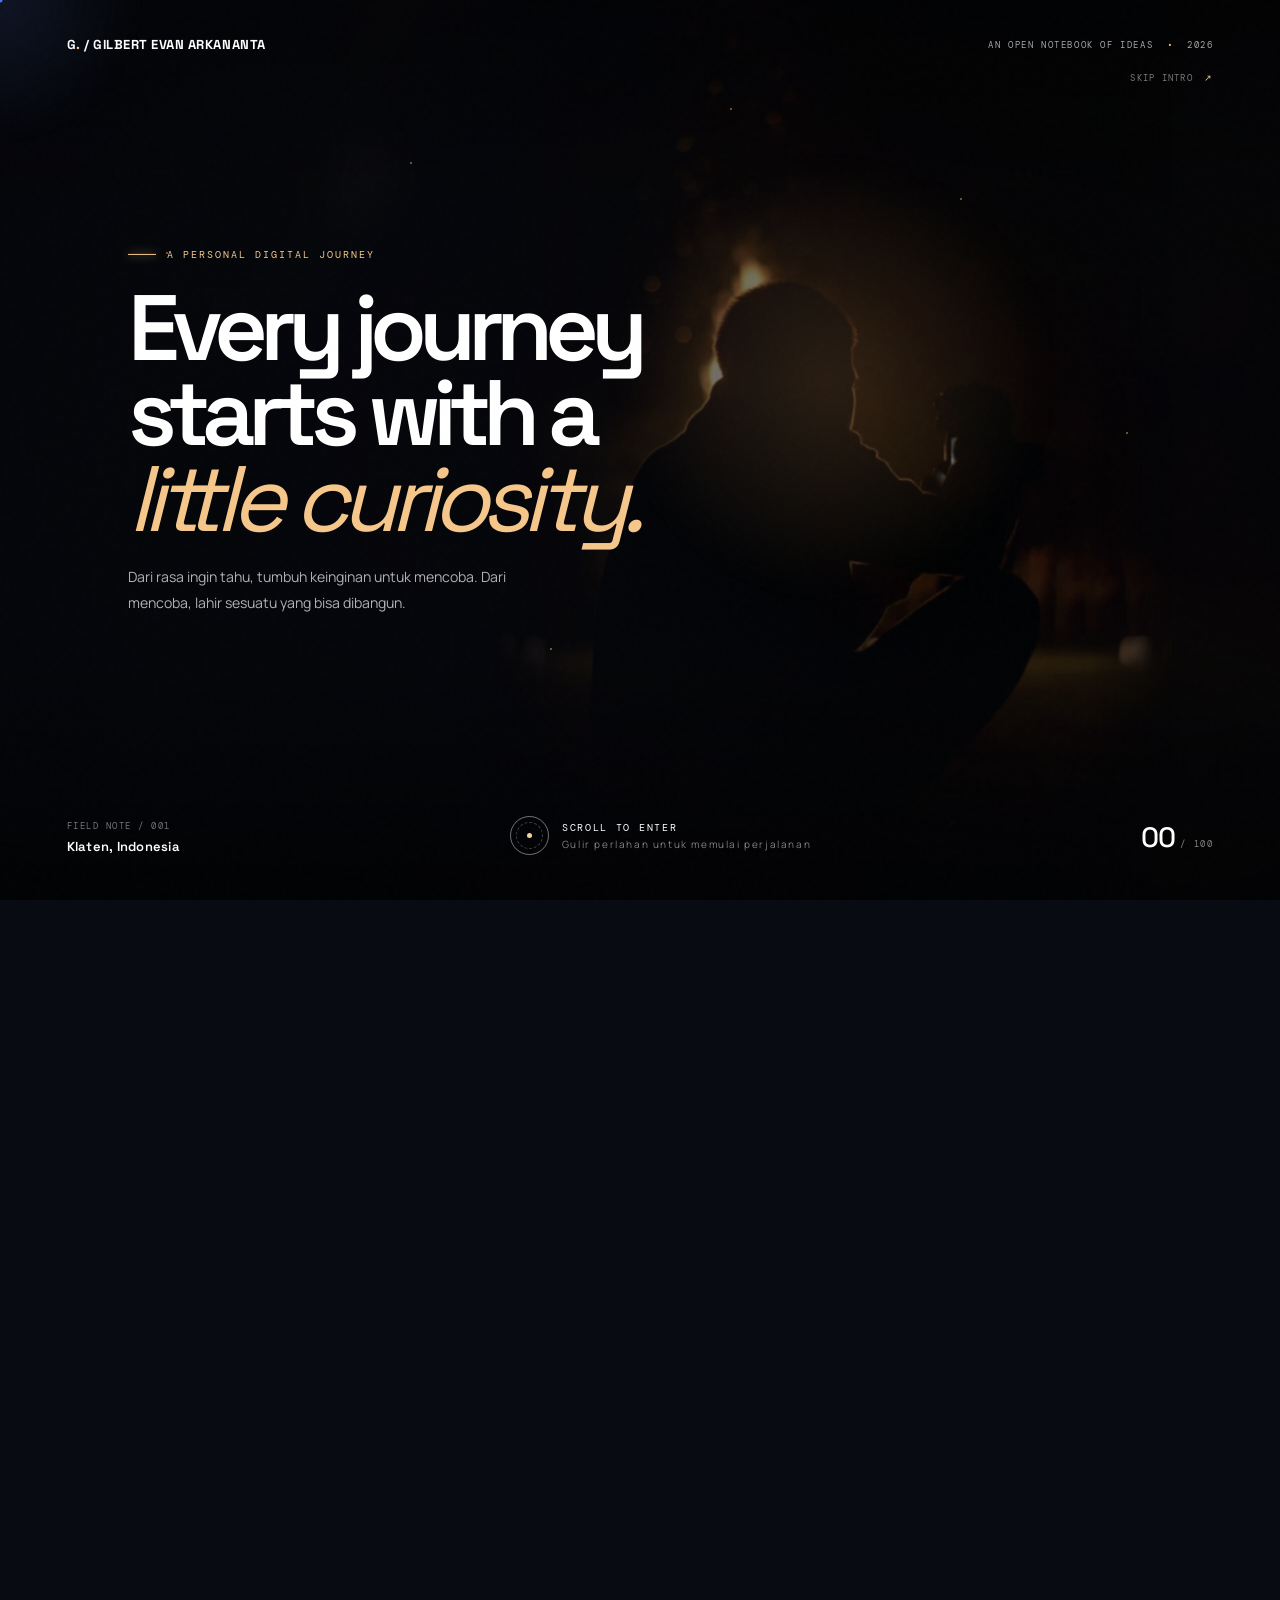
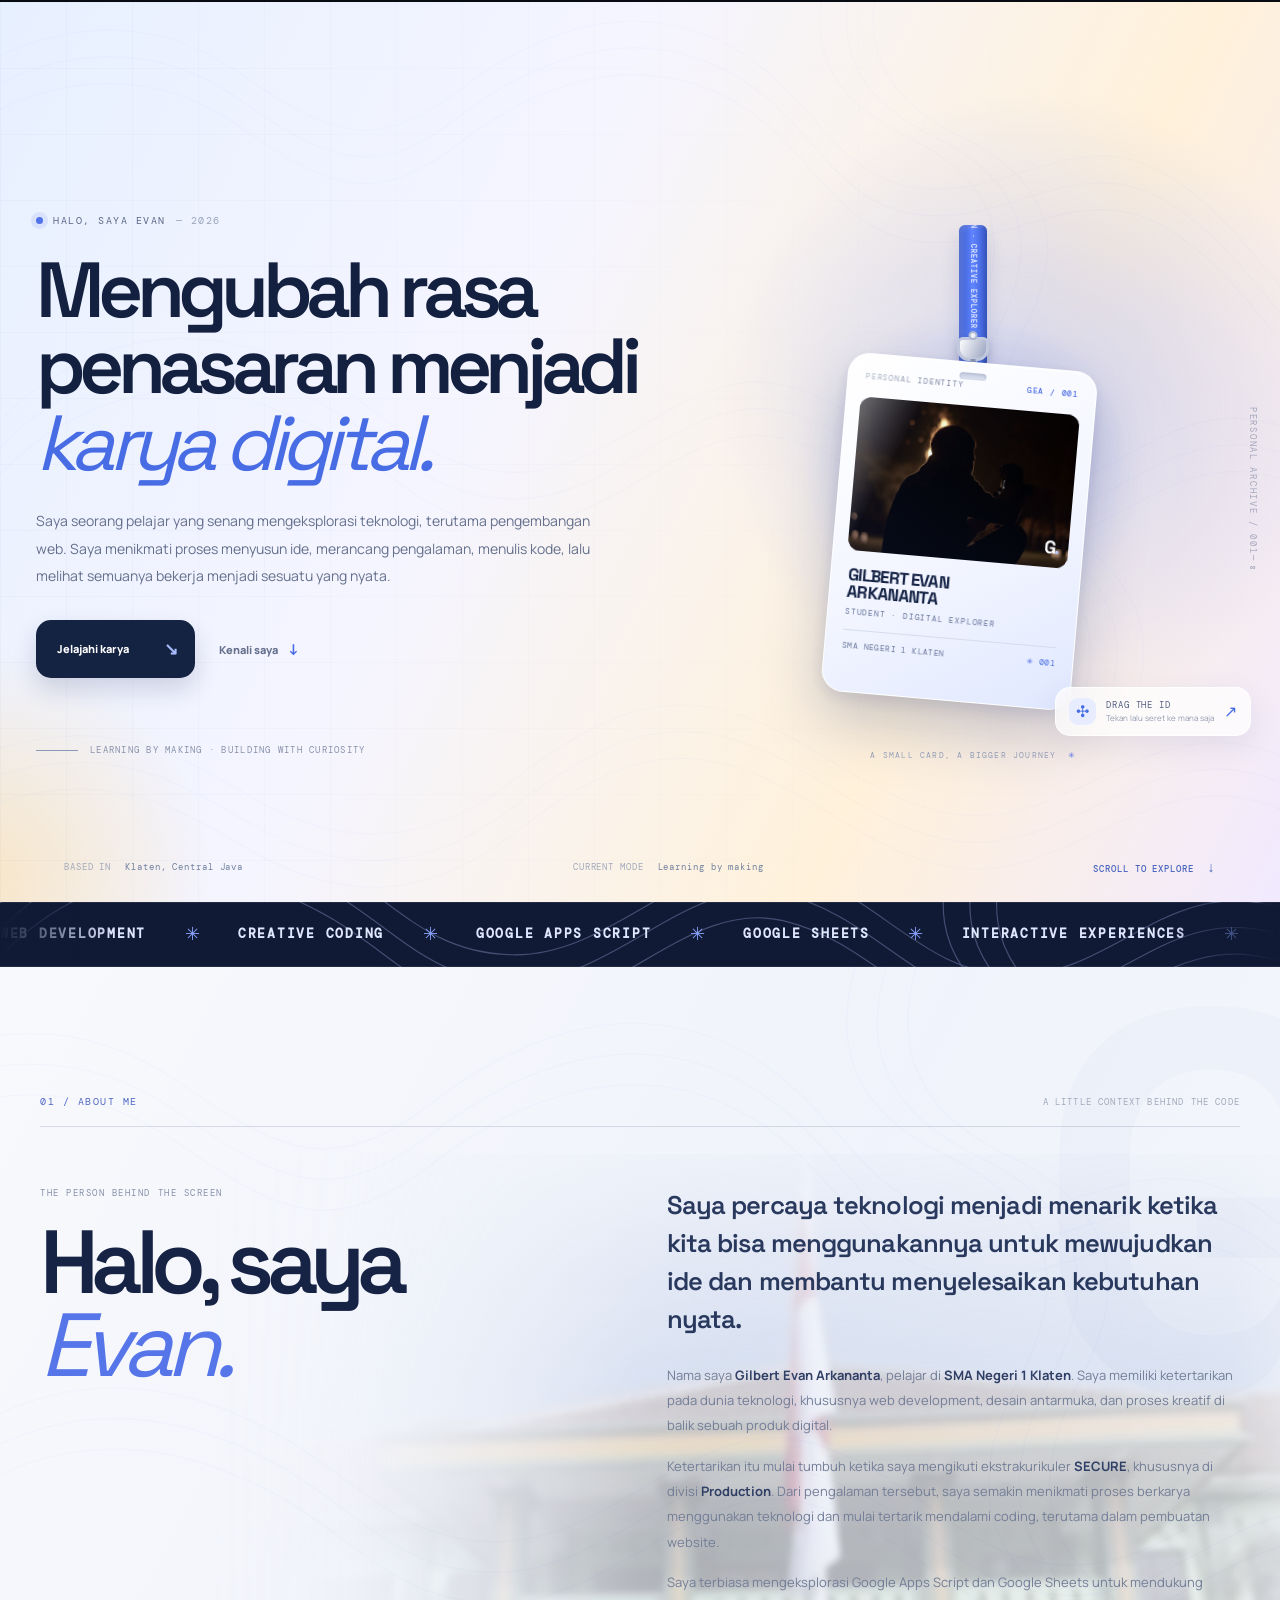
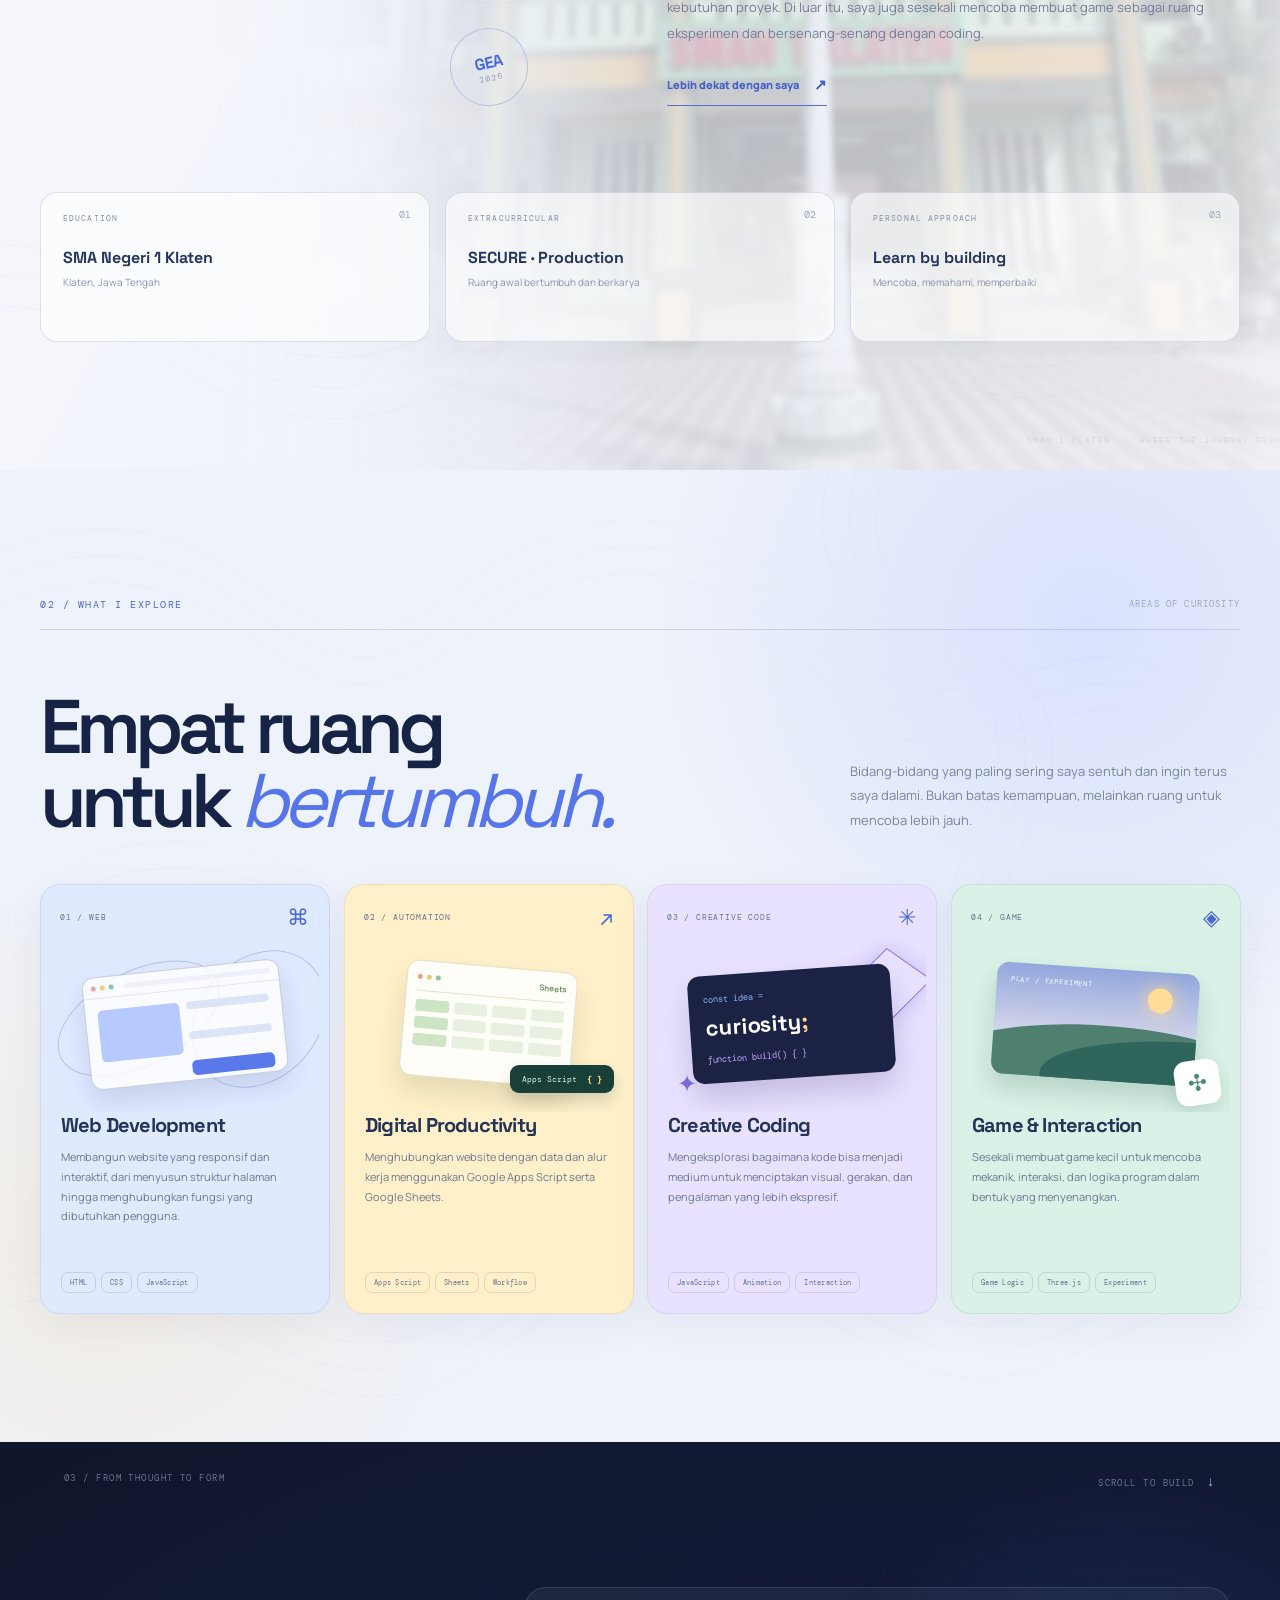
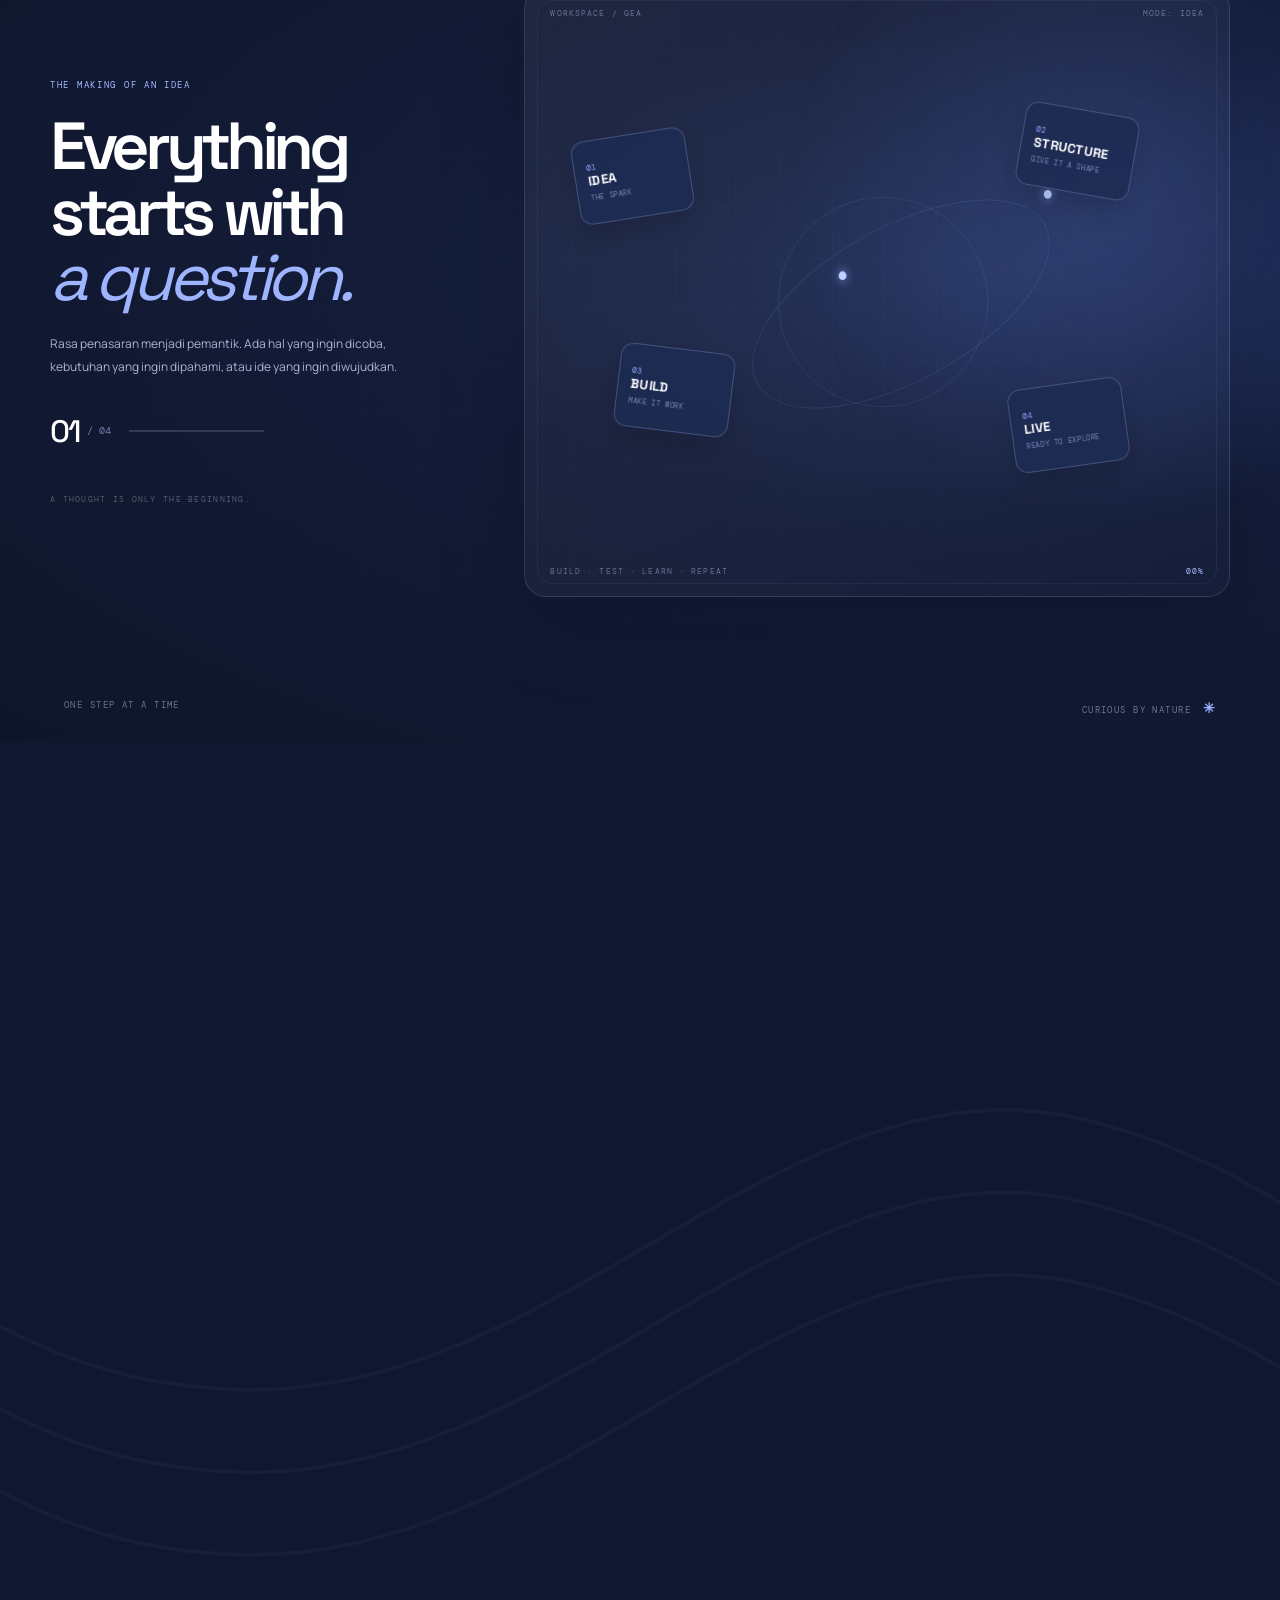
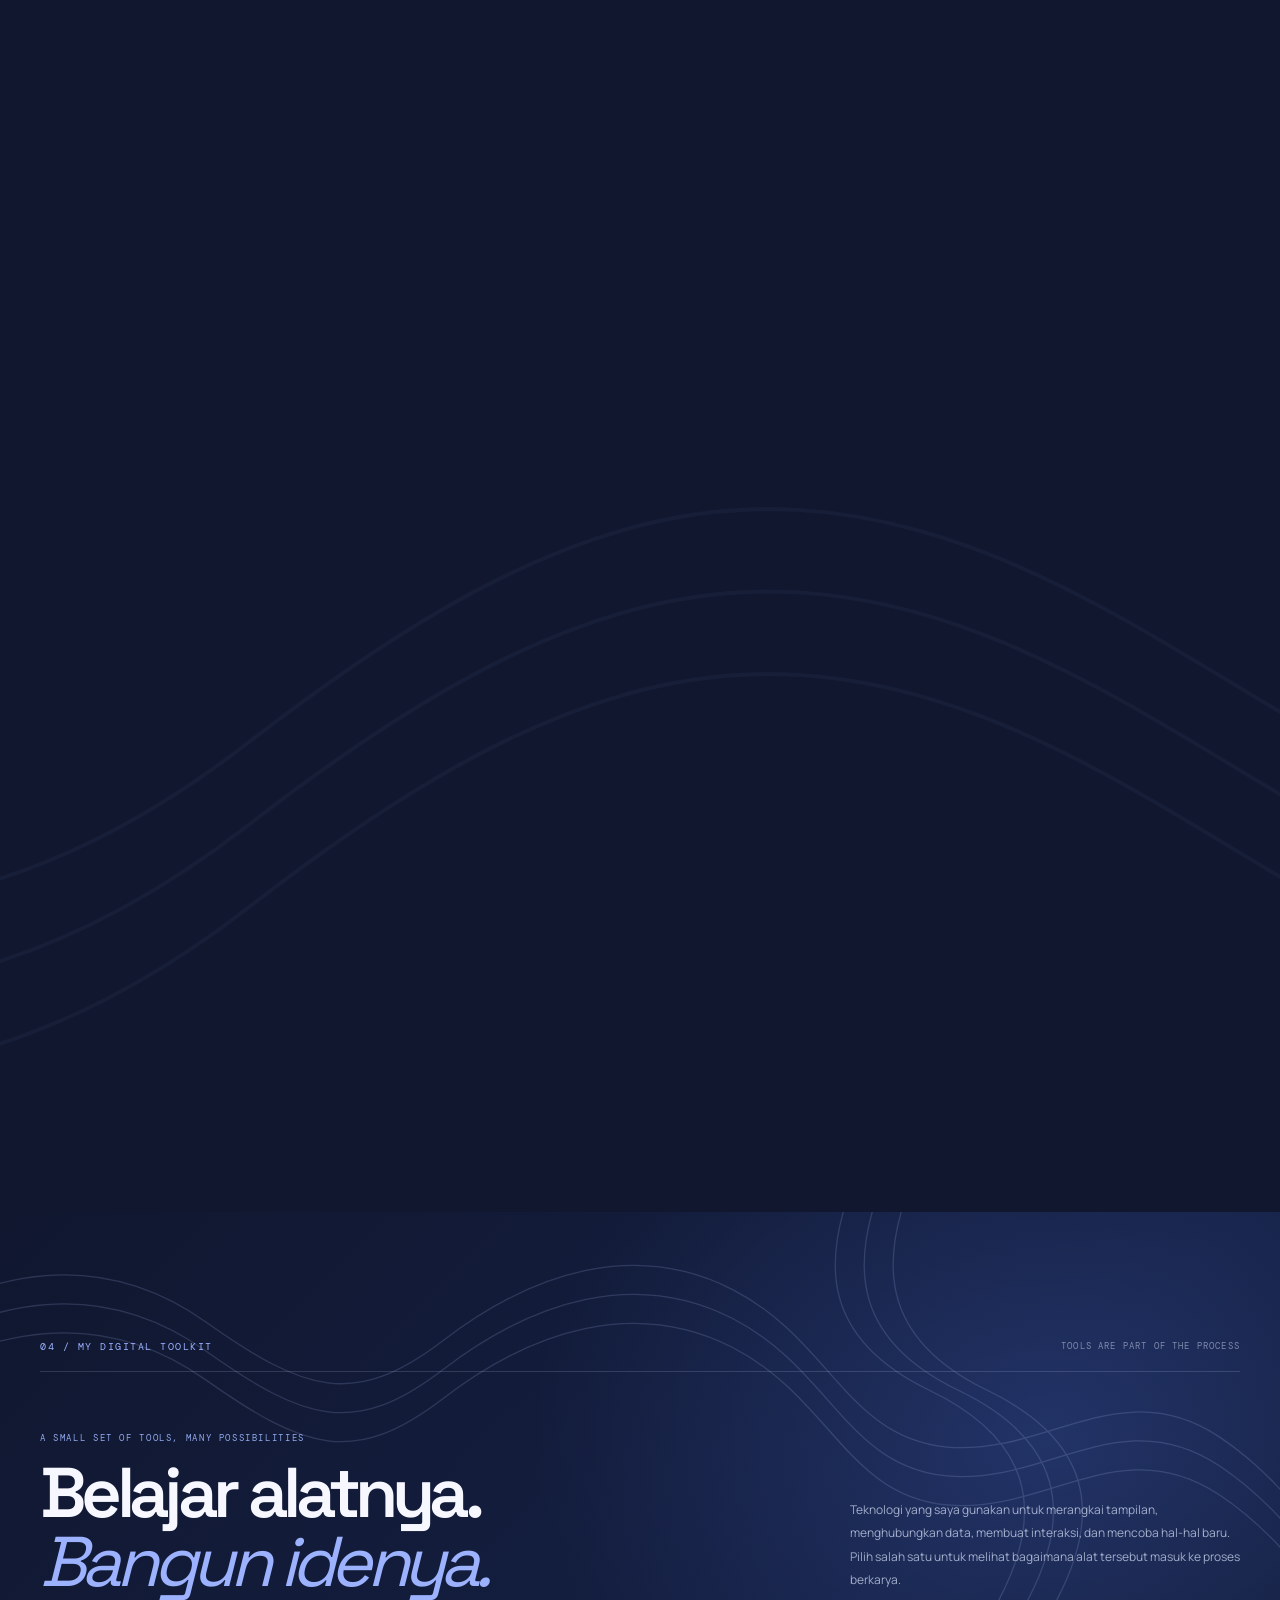
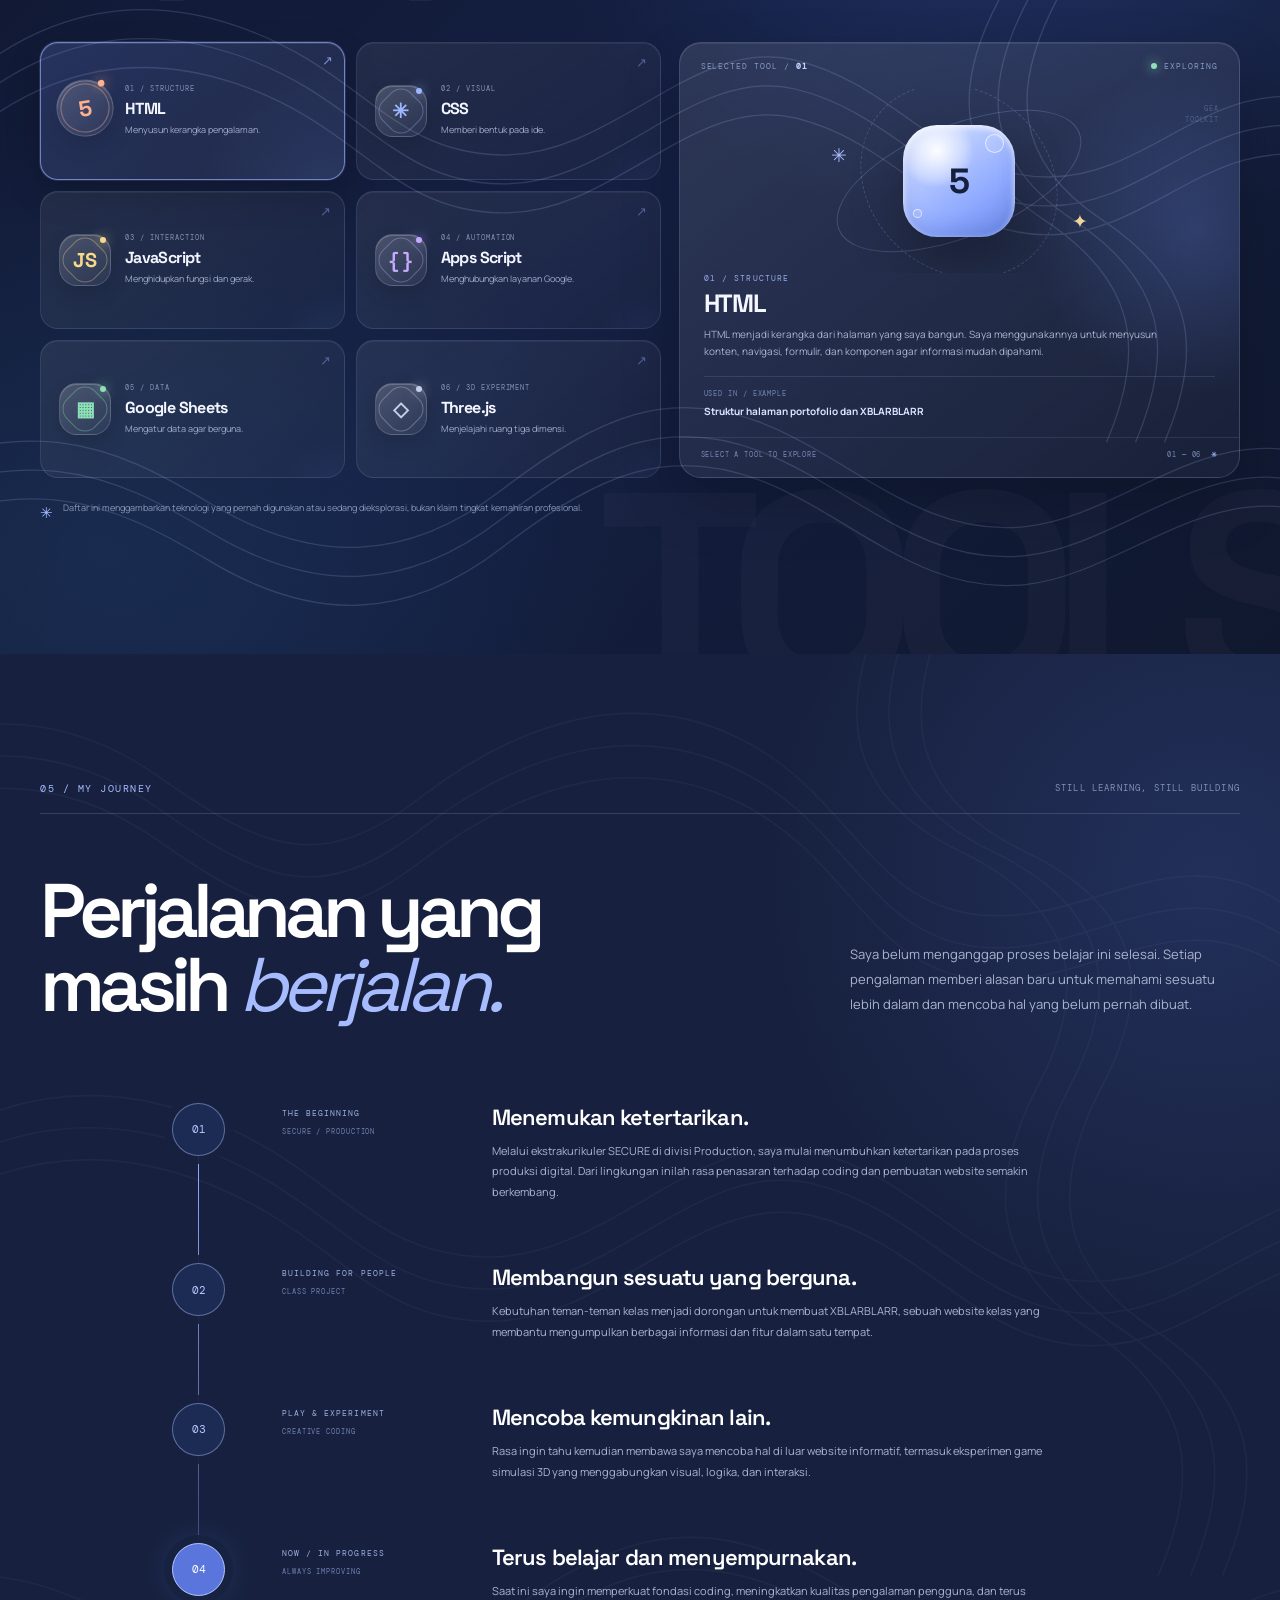
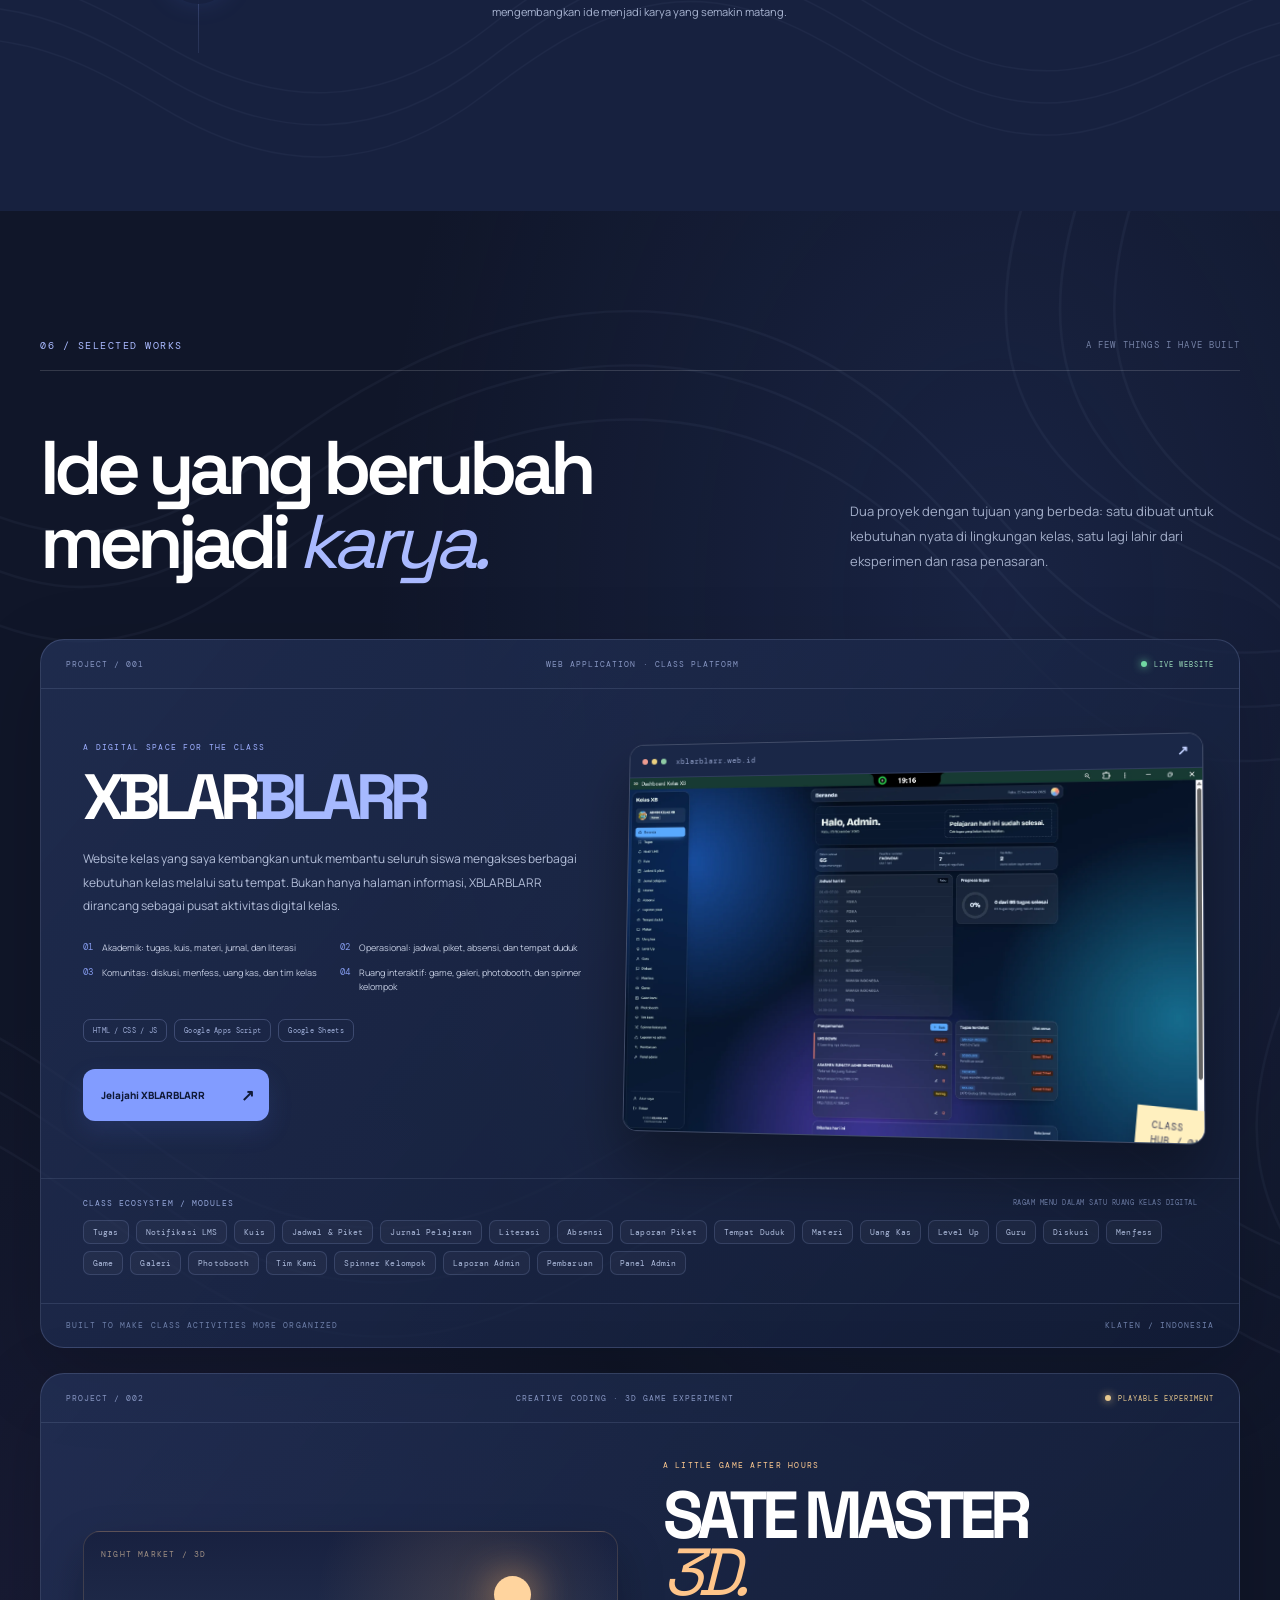
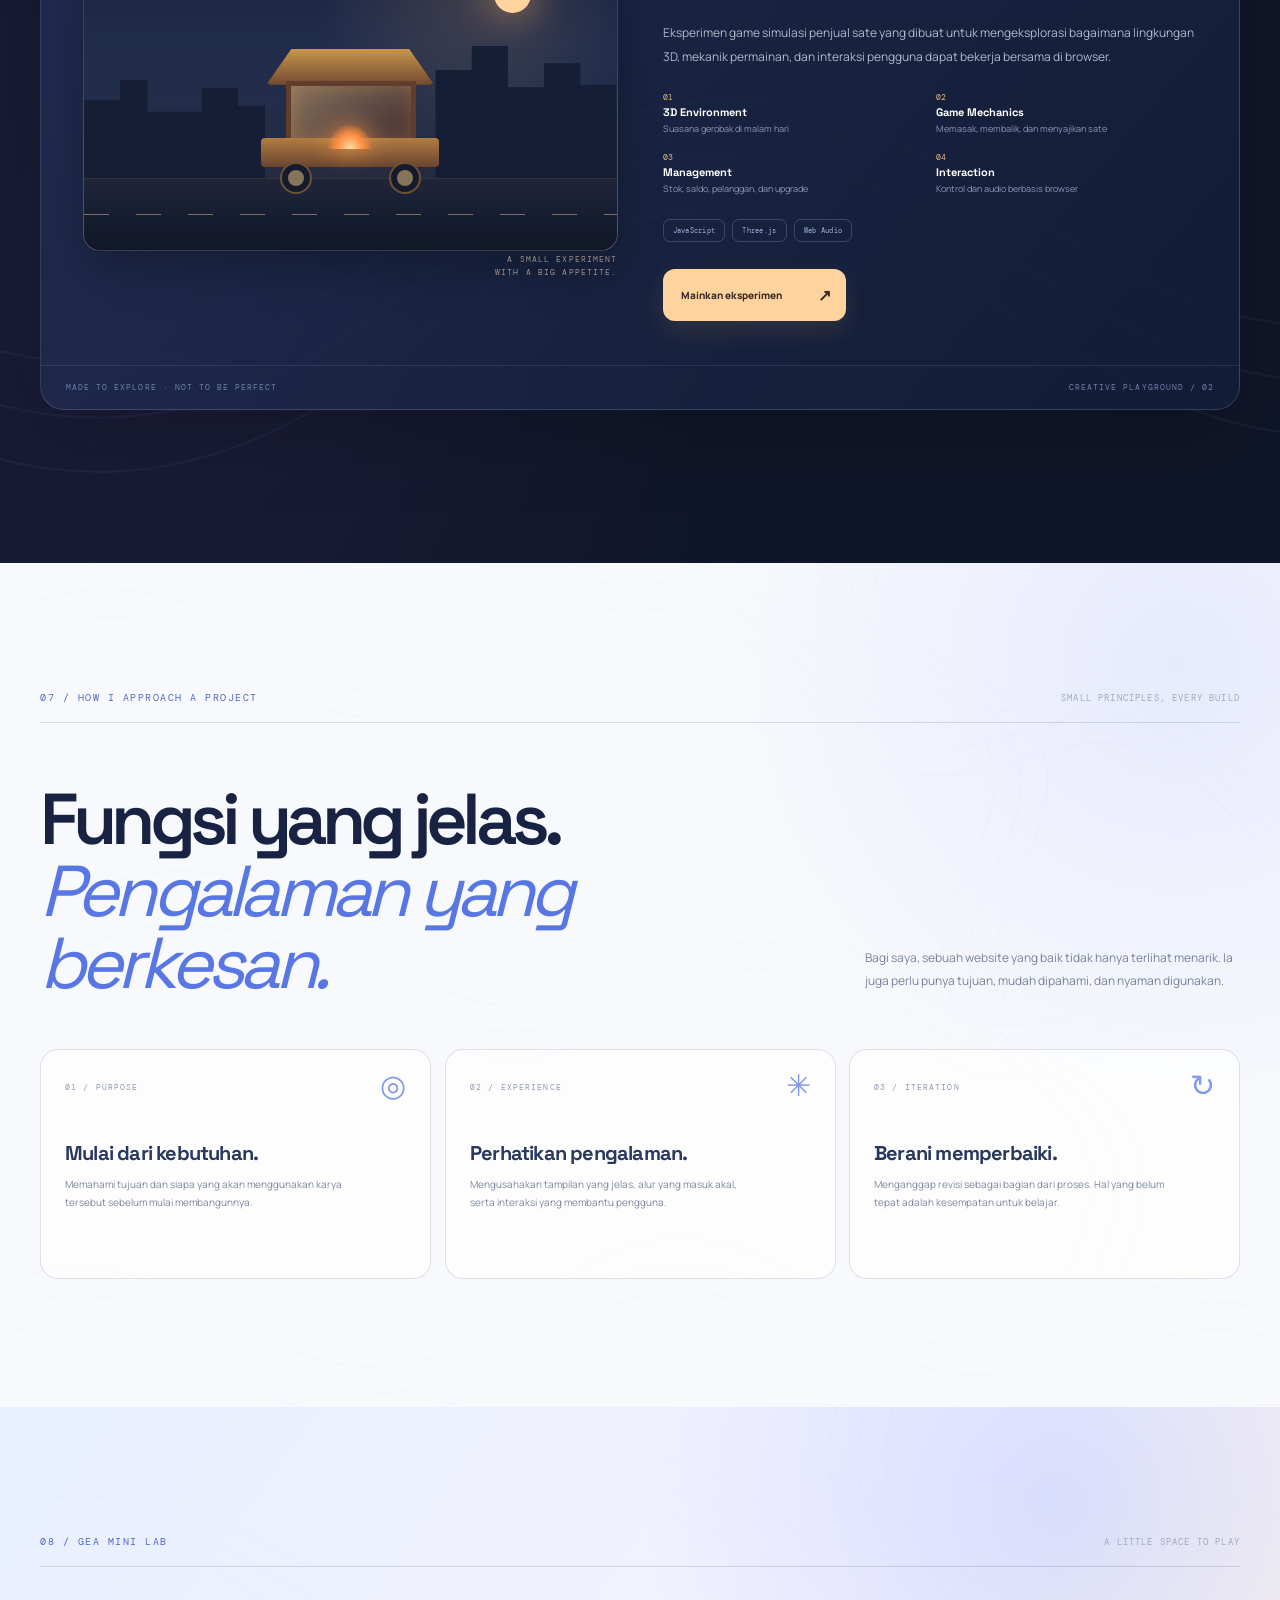
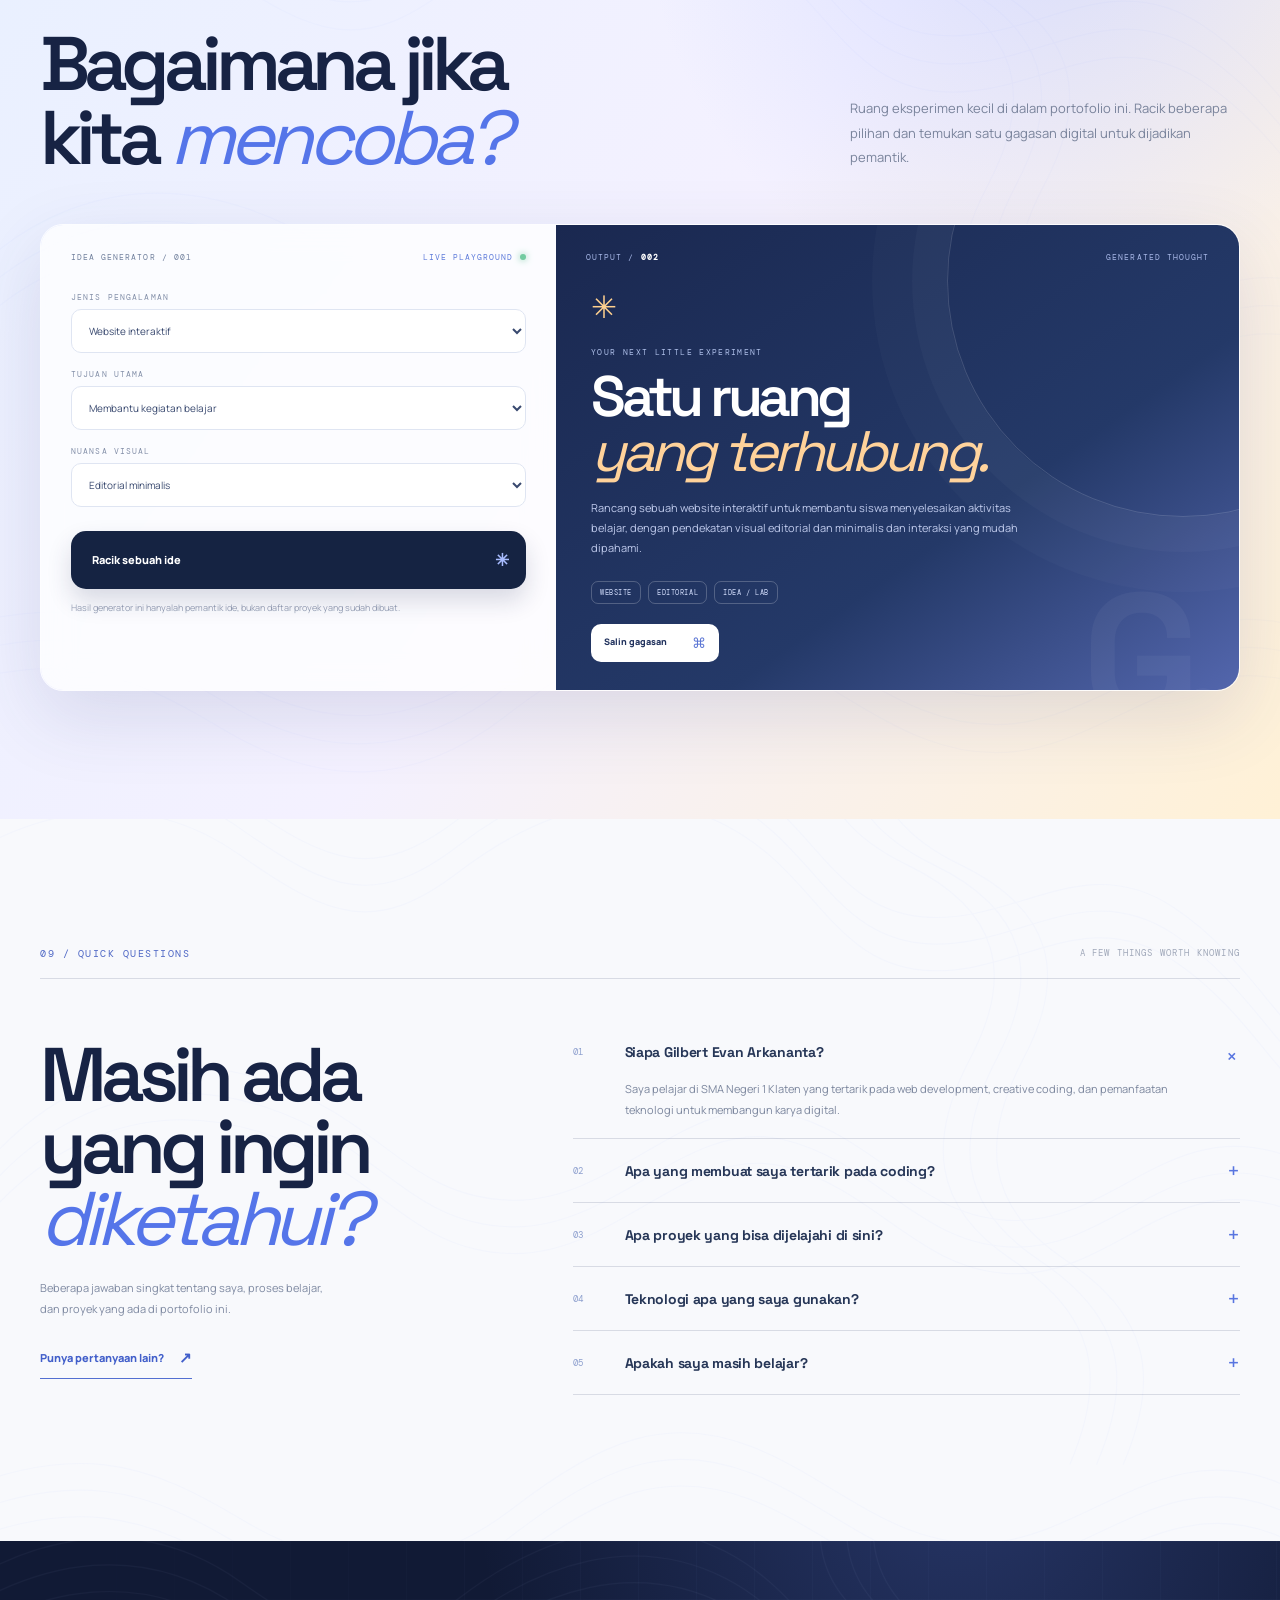
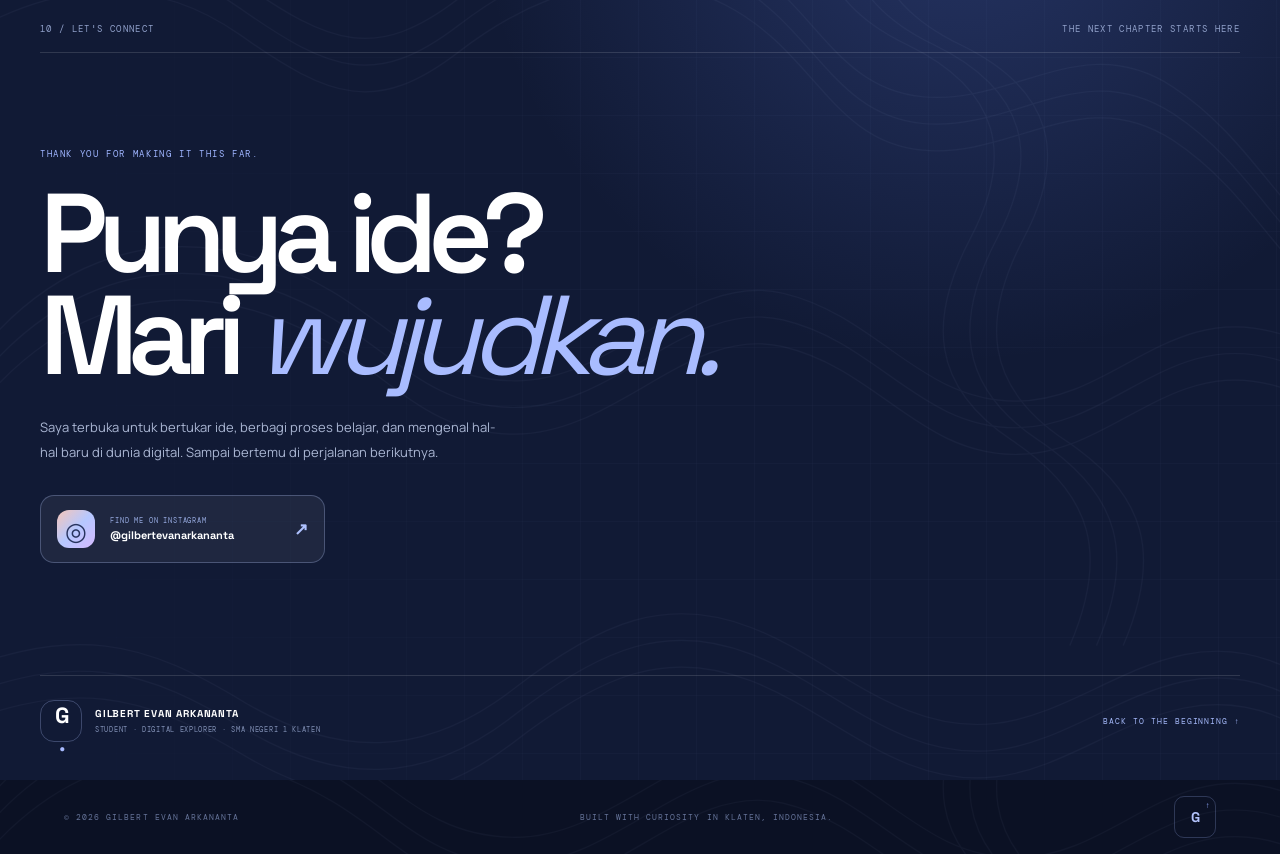
==== commit 1af644d2: "Update index.html" ====
--- a/index.html
+++ b/index.html
@@ -1,6 +1,8 @@
 <!doctype html>
 <html lang="id">
 <head>
+  <meta name="google-site-verification" content="cdDQZofxzjkaUvr_etumVufzT4cTWdkad1wo94fBdA4" />
+  
   <meta charset="utf-8">
   <meta name="viewport" content="width=device-width, initial-scale=1">
   <meta name="theme-color" content="#101323">
